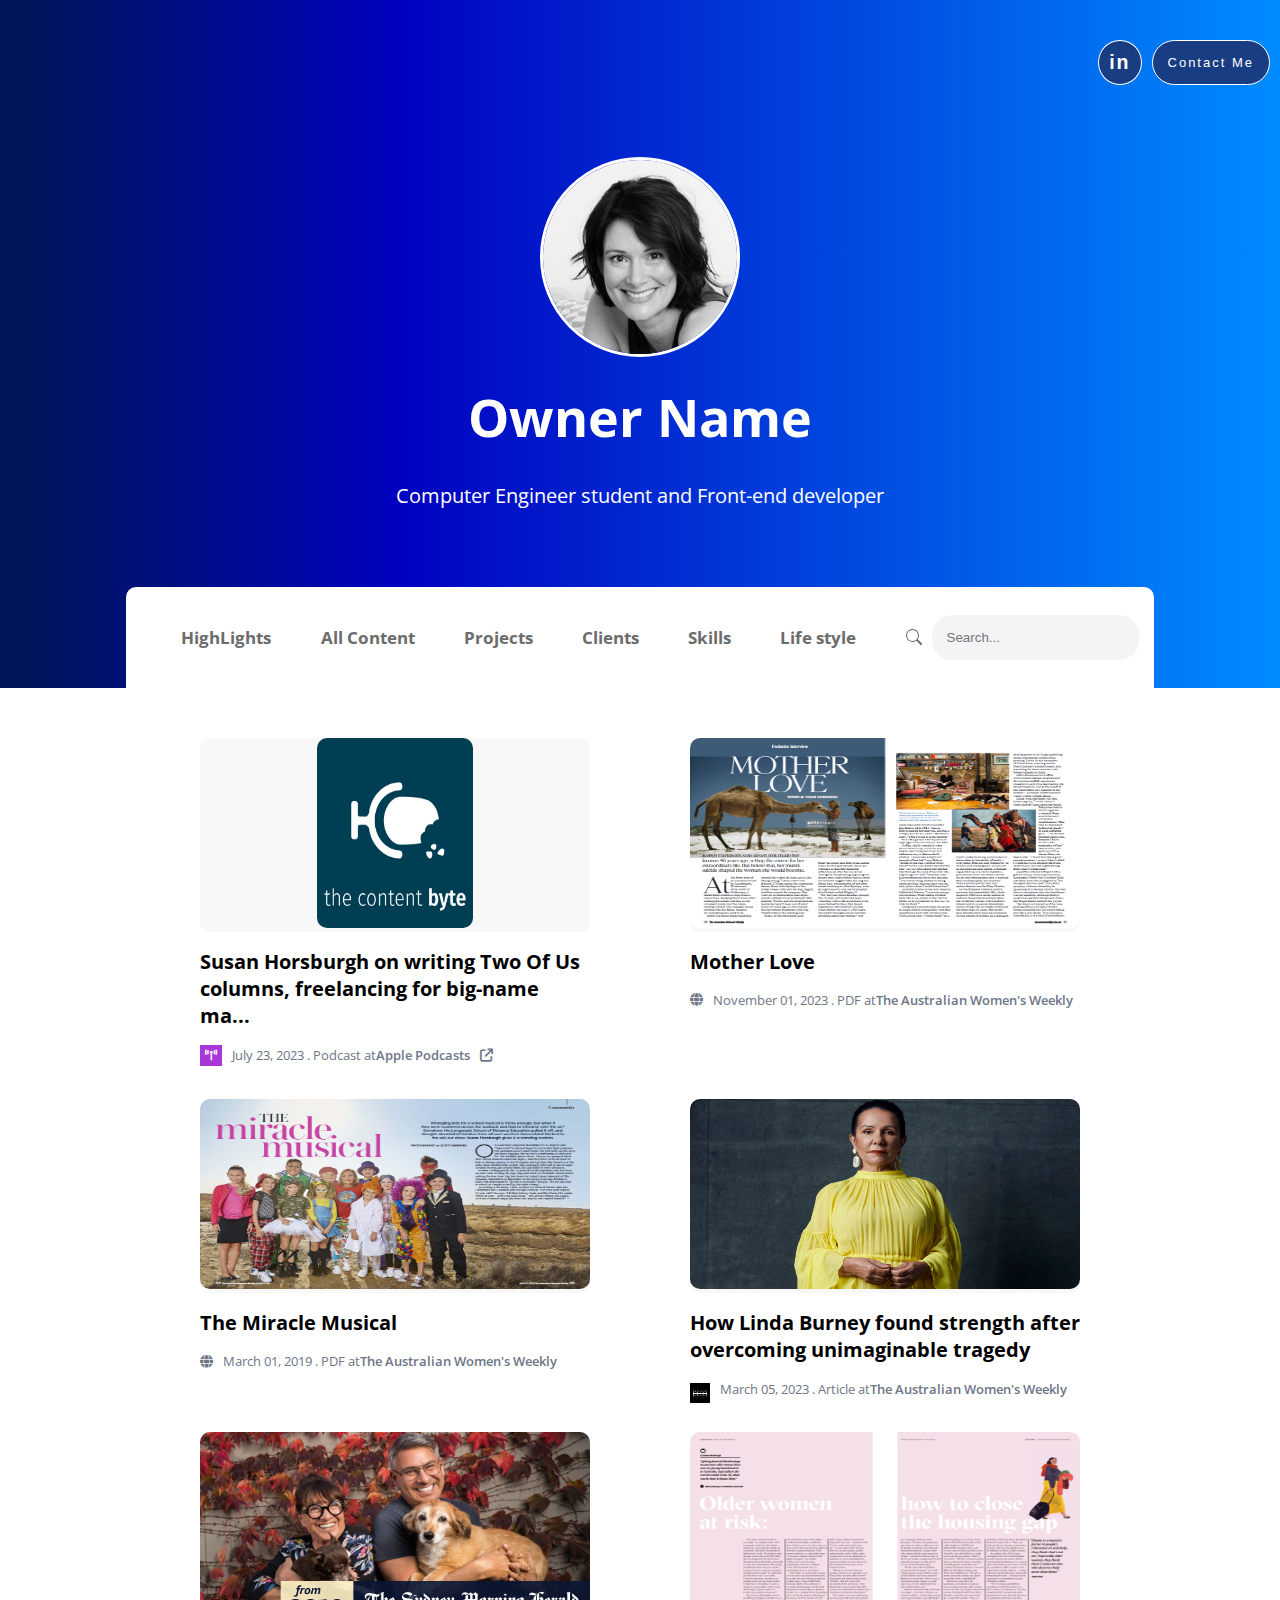
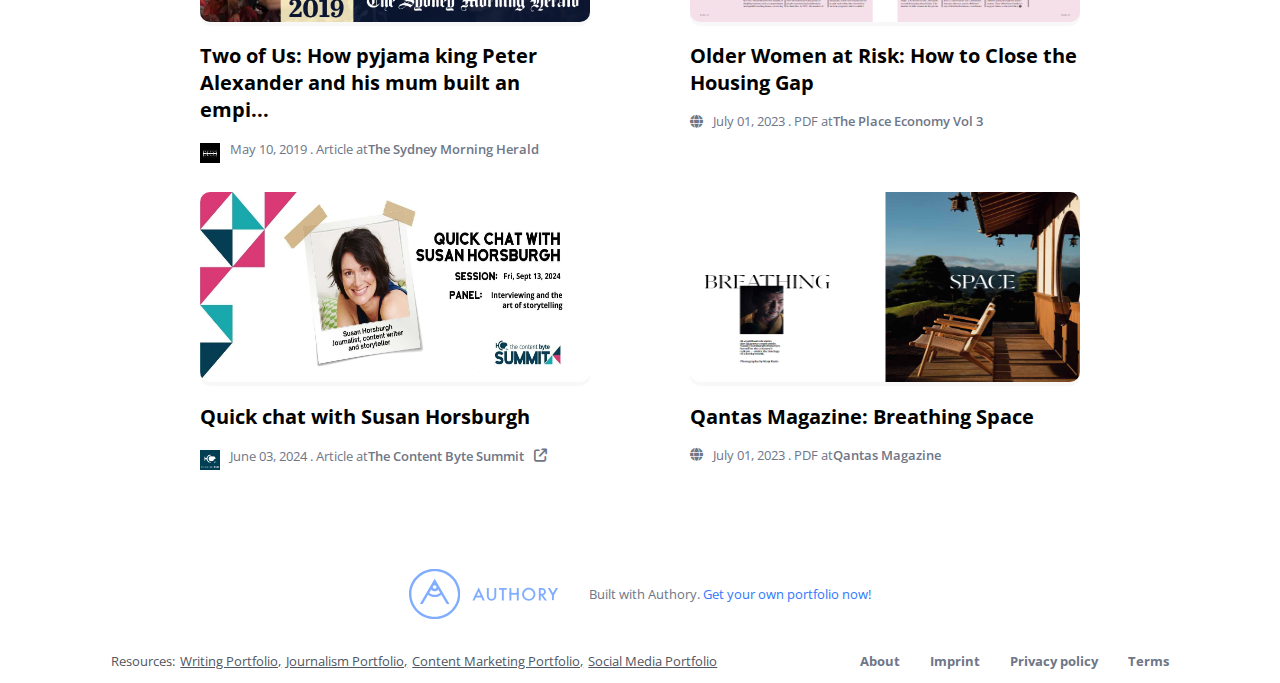
==== html/index.html @ 60794b68 "handel paragraph in small screens" ====
<!DOCTYPE html>
<html lang="en">
  <head>
    <meta charset="UTF-8" />
    <meta name="viewport" content="width=device-width, initial-scale=1.0" />
    <link rel="icon" href="../images/logo.svg" />
    <link rel="stylesheet" href="../CSS/all.min.css" />
    <link rel="stylesheet" href="../CSS/sections.css" />
    <link rel="stylesheet" href="../CSS/header.css" />
    <link rel="stylesheet" href="../CSS/style.css" />
    <link rel="stylesheet" href="../CSS/footer.css" />
    <!-- font  -->
    <link rel="preconnect" href="https://fonts.googleapis.com" />
    <link rel="preconnect" href="https://fonts.gstatic.com" crossorigin />
    <link
      href="https://fonts.googleapis.com/css2?family=Cairo:wght@200..1000&family=Open+Sans:ital,wght@0,300..800;1,300..800&family=Roboto:ital,wght@0,100;0,300;0,400;0,500;0,700;0,900;1,100;1,300;1,400;1,500;1,700;1,900&display=swap"
      rel="stylesheet"
    />
    <!-- ### -->
    <title>Susan Horsburgh</title>
  </head>

  <body>
    <header>
      <div class="btns">
        <button type="button" class="linked-in">
          <a href="https://www.linkedin.com/">in</a>
        </button>
        <button type="button" class="contact">Contact Me</button>
      </div>
      <div class="info">
        <div class="profile-img">
          <img src="../images/avatar.jpg" alt="profile image" />
        </div>
        <h1>Owner Name</h1>
        <p>Computer Engineer student and Front-end developer</p>
      </div>
      <div class="container">
        <nav class="nav-bar">
          <ul class="header-links">
            <li name="Highlights">HighLights</li>
            <li name="all-content">All Content</li>
            <li>Projects</li>
            <li>Clients</li>
            <li>Skills</li>
            <li>Life style</li>
            <li>
              <svg
                xmlns="http://www.w3.org/2000/svg"
                width="16"
                height="16"
                fill="currentColor"
                class="bi bi-search"
                viewBox="0 0 16 16"
              >
                <path
                  d="M11.742 10.344a6.5 6.5 0 1 0-1.397 1.398h-.001q.044.06.098.115l3.85 3.85a1 1 0 0 0 1.415-1.414l-3.85-3.85a1 1 0 0 0-.115-.1zM12 6.5a5.5 5.5 0 1 1-11 0 5.5 5.5 0 0 1 11 0"
                />
              </svg>
              <input type="text" id="search" placeholder="Search..." />
            </li>
            <!-- additional slot -->
          </ul>
        </nav>
      </div>
    </header>

    <div class="pop-up hidden">
      <button class="close-pop-up">&times;</button>
      <h2>I'm a modal window 😍</h2>
      <p>
        Lorem ipsum dolor sit amet, consectetur adipisicing elit, sed do eiusmod
        tempor incididunt ut labore et dolore magna aliqua. Ut enim ad minim
        veniam, quis nostrud exercitation ullamco laboris nisi ut aliquip ex ea
        commodo consequat. Duis aute irure dolor in reprehenderit in voluptate
        velit esse cillum dolore eu fugiat nulla pariatur. Excepteur sint
        occaecat cupidatat non proident, sunt in culpa qui officia deserunt
        mollit anim id est laborum.
      </p>
    </div>
    <div class="contact-card pop-up hidden">
      <button class="close-pop-up">&times;</button>
      <h2>Contact Portfolio owner</h2>
      <p>Share your thoughts or even inquire about something</p>
      <input type="email" placeholder="e.g yourname@gmail.com" />
      <button>Send</button>
    </div>
    <!-- start HighLights section  -->
    <div class="Highlights active">
      <div class="section-flex">
        <div class="card">
          <div class="card-img">
            <img src="../images/Highlights-1.webp" alt="" />
          </div>
          <h2>
            Susan Horsburgh on writing Two Of Us columns, freelancing for
            big-name ma...
          </h2>
          <p class="hidden-p">
            Freelance writer Susan Horsburgh has an enviable CV and portfolio,
            writing for some of the country's most prestigious titles, including
            The Australian Women's Weekly, Good Weekend (in the Sydney Morning
            Herald and The Age) and Qantas magazines. She
          </p>
          <p>
            <i class="fa-solid fa-tower-broadcast left"></i> July 23, 2023 .
            Podcast at <span>Apple Podcasts</span
            ><i class="fa-solid fa-arrow-up-right-from-square right"></i>
          </p>
        </div>
        <div class="card">
          <div class="card-img">
            <img src="../images/Highlights-2.png" class="ml" alt="" />
          </div>
          <h2>Mother Love</h2>
          <p class="hidden-p">
            Robyn Davidson’s solo desert trek made her famous 46 years ago,
            setting the course for her extraordinary life. But before that, her
            mum’s suicide shaped the woman she would become. Words by Susan
            Horsburgh.
          </p>
          <p>
            <i class="fa-solid fa-globe left"></i> November 01, 2023 . PDF at
            <span>The Australian Women's Weekly</span>
          </p>
        </div>
      </div>
      <div class="section-flex">
        <div class="card">
          <div class="card-img">
            <img src="../images/Highlights-3.png" alt="" />
          </div>
          <h2>The Miracle Musical</h2>
          <p class="hidden-p">
            Wrangling kids for a school musical is tricky enough, but what if
            they were scattered across the outback and had to rehearse over the
            air? Somehow the Longreach School of Distance Education pulled it
            off. Susan Horsburgh reports.
          </p>
          <p>
            <i class="fa-solid fa-globe left"></i> March 01, 2019 . PDF at
            <span>The Australian Women's Weekly</span>
          </p>
        </div>
        <div class="card">
          <div class="card-img">
            <img src="../images/Highlights-4.webp" alt="" />
          </div>
          <h2>
            How Linda Burney found strength after overcoming unimaginable
            tragedy
          </h2>
          <p class="hidden-p">
            Having lost both her husband and son, the Minister for Indigenous
            Australians has dealt with grief through the fortifying power of her
            female friendships. By Susan Horsburgh Linda Burney’s historic first
            speech to federal parliament in 2016 was a
          </p>
          <p>
            <img
              src="../images/logo3.jpg"
              style="translate: 0 20%"
              class="left icon"
              width="20px"
              height="20px"
              alt=""
            />
            March 05, 2023 . Article at
            <span>The Australian Women's Weekly</span>
          </p>
        </div>
      </div>
      <div class="section-flex">
        <div class="card">
          <div class="card-img">
            <img src="../images/Highlights-5.webp" alt="" />
          </div>
          <h2>
            Two of Us: How pyjama king Peter Alexander and his mum built an
            empi...
          </h2>
          <p class="hidden-p">
            By Susan Horsburgh May 11, 2019 — 12.08am Save Log in, register or
            subscribe to save articles for later. Share Normal text sizeLarger
            text sizeVery large text size This article features among the best
            Two of Us columns of 2019 Pyjama king Peter
          </p>
          <p>
            <img
              src="../images/logo3.jpg"
              style="translate: 0 20%"
              class="left icon"
              width="20px"
              height="20px"
              alt=""
            />
            May 10, 2019 . Article at <span>The Sydney Morning Herald</span>
          </p>
        </div>
        <div class="card">
          <div class="card-img">
            <img src="../images/Highlights-6.png" alt="" />
          </div>
          <h2>Older Women at Risk: How to Close the Housing Gap</h2>
          <p class="hidden-p">
            Lifelong financial disadvantage means more older women than ever are
            facing homelessness in Australia, especially in the current rental
            crisis. So, what can be done to house them?
          </p>
          <p>
            <i class="fa-solid fa-globe left"></i> July 01, 2023 . PDF at
            <span>The Place Economy Vol 3</span>
          </p>
        </div>
      </div>
      <div class="section-flex">
        <div class="card">
          <div class="card-img">
            <img src="../images/Highlights-7.webp" alt="" />
          </div>
          <h2>Quick chat with Susan Horsburgh</h2>
          <p class="hidden-p">
            0 Comments You’ve been a journalist for many years. What do you love
            about what you do? I just love chatting with people and writing
            about it. It’s my dream job, possibly because I’m quite nosy – as
            anyone sitting next to me on a plane would know.
          </p>
          <p>
            <img
              src="../images/Highlights-1.webp"
              style="translate: 0 20%"
              class="left icon"
              width="20px"
              height="20px"
              alt=""
            />
            June 03, 2024 . Article at <span>The Content Byte Summit</span
            ><i class="fa-solid fa-arrow-up-right-from-square right"></i>
          </p>
        </div>
        <div class="card">
          <div class="card-img">
            <img src="../images/Highlights-8.png" alt="" />
          </div>
          <h2>Qantas Magazine: Breathing Space</h2>
          <p class="hidden-p">
            At a spiritual retreat in the Japanese countryside, Susan Horsburgh
            immerses herself in the country's culture - under the tutelage of a
            kooky monk.
          </p>
          <p>
            <i class="fa-solid fa-globe left"></i> July 01, 2023 . PDF at
            <span>Qantas Magazine</span>
          </p>
        </div>
      </div>
    </div>
    <!-- end HighLights section  -->
    <!-- start All content section  -->
    <div class="all-content">
      <div class="section-flex">
        <div class="card">
          <div class="card-img">
            <img src="../images/Allcontent-1.webp" alt="" />
          </div>
          <h2>5 Questions with Kellie Riordan</h2>
          <p class="hidden-p">
            Kellie Riordan is the founder and director of Deadset Studios, a
            podcast production house with clients that include the BBC, SBS,
            ABC, ARN, Pinna, iHeartRadio and Global UK. Kellie was founding
            managing editor of ABC’s podcast unit Audio Studios, and has
            launched more than 50 new programs, many of them critically
            acclaimed, such as Walkley award winner Unravel True Crime, Ladies,
            We Need to Talk, and leadership podcast Curveball, which she hosts.
          </p>
          <p>
            <img
              src="../images/logo3.jpg"
              style="translate: 0 20%"
              class="left icon"
              width="20px"
              height="20px"
              alt=""
            />
            June 18, 2024 . Article at <span>Women in Media newsletter</span
            ><i class="fa-solid fa-arrow-up-right-from-square right"></i>
          </p>
        </div>
        <div class="card">
          <div class="card-img">
            <img src="../images/Allcontent-2.webp" alt="" />
          </div>
          <h2>Quick chat with Susan Horsburgh</h2>
          <p class="hidden-p">
            0 Comments You’ve been a journalist for many years. What do you love
            about what you do? I just love chatting with people and writing
            about it. It’s my dream job, possibly because I’m quite nosy – as
            anyone sitting next to me on a plane would know.
          </p>
          <p>
            <img
              src="../images/Highlights-1.webp"
              style="translate: 0 20%"
              class="left icon"
              width="20px"
              height="20px"
              alt=""
            />
            June 03, 2024 . Article at <span>The Content Byte Summit</span
            ><i class="fa-solid fa-arrow-up-right-from-square right"></i>
          </p>
        </div>
      </div>
      <div class="section-flex">
        <div class="card">
          <div class="card-img">
            <img src="../images/Allcontent-3.webp" alt="" />
          </div>
          <h2>5 Questions with Grainne Brunsdon</h2>
          <p class="hidden-p">
            Grainne Brunsdon recently stepped into the COO role at Screen
            Australia after two years as Director of Content, leading production
            investment and development, distribution support and business
            initiatives. She has worked in the creative industries for more than
            25 years, including senior roles at Screen NSW and Arts NSW, and
            leadership positions in international cultural relations with the
            British Council and arts organisations in Sydney.
          </p>
          <p>
            <img
              src="../images/logo3.jpg"
              style="translate: 0 20%"
              class="left icon"
              width="20px"
              height="20px"
              alt=""
            />
            May 21, 2024 . Article at <span>Women in Media newsletter</span
            ><i class="fa-solid fa-arrow-up-right-from-square right"></i>
          </p>
        </div>
        <div class="card">
          <div class="card-img">
            <img src="../images/Allcontent-4.webp" alt="" />
          </div>
          <h2>
            ‘She had dreadlocks and a ghostly white face’: Meeting a childhood
            bestie again
          </h2>
          <p class="hidden-p">
            By Susan Horsburgh April 18, 2024 — 5.00am , register or subscribe
            to save articles for later. Save articles for later Add articles to
            your saved list and come back to them any time. In the 1970s,
            Myfanwy Jones, 52, and Hilde Hinton, 55, used to play
          </p>
          <p>
            <img
              src="../images/logo3.jpg"
              style="translate: 0 20%"
              class="left icon"
              width="20px"
              height="20px"
              alt=""
            />
            April 17, 2024 . Article at <span>The Age</span>
          </p>
        </div>
      </div>
      <div class="section-flex">
        <div class="card">
          <div class="card-img">
            <img src="../images/Allcontent-5.webp" alt="" />
          </div>
          <h2>5 Questions with Kate McClymont AM</h2>
          <p class="hidden-p">
            Award winning investigative journalist Kate McClymont AM will be
            giving the inaugural Women in Media Oration Honouring Caroline Jones
            AO on 8 August, a gala dinner taking place the evening before the
            2024 WiM Conference. A ten-time Walkley winner
          </p>
          <p>
            <img
              src="../images/logo3.jpg"
              style="translate: 0 20%"
              class="left icon"
              width="20px"
              height="20px"
              alt=""
            />
            April 17, 2024 . Article at <span> Women in Media newsletter</span
            ><i class="fa-solid fa-arrow-up-right-from-square right"></i>
          </p>
        </div>
        <div class="card">
          <div class="card-img">
            <img src="../images/Allcontent-6.webp" alt="" />
          </div>
          <h2>Steering Your Course</h2>
          <p class="hidden-p">
            Words by Susan Horsburgh Building a career isn’t a solo pursuit –
            most of us need mentors and support networks particularly, to help
            us find our voice. The formidable forces behind Future Women and
            Missing Perspectives used their advocacy to launch
          </p>
          <p>
            <img
              src="../images/logo3.jpg"
              style="translate: 0 20%"
              class="left icon"
              width="20px"
              height="20px"
              alt=""
            />
            April 16, 2024 . Article at <span>Women in Media newsletter</span
            ><i class="fa-solid fa-arrow-up-right-from-square right"></i>
          </p>
        </div>
      </div>
      <div class="section-flex">
        <div class="card">
          <div class="card-img">
            <img src="../images/Allcontent-7.png" alt="" />
          </div>
          <h2>Spotlight on Niigata</h2>
          <p class="hidden-p">
            This under-the-radar prefecture just two hours from Tokyo by bullet
            train won't stay secret for long.
          </p>
          <p>
            <i class="fa-solid fa-globe left"></i> August 01, 2023 . PDF at
            <span>Qantas Magazine</span>
          </p>
        </div>
        <div class="card">
          <div class="card-img">
            <img src="../images/Allcontent-8.png" alt="" />
          </div>
          <h2>Older Women at Risk: How to Close the Housing Gap</h2>
          <p class="hidden-p">
            Lifelong financial disadvantage means more older women than ever are
            facing homelessness in Australia, especially in the current rental
            crisis. So, what can be done to house them?
          </p>
          <p>
            <i class="fa-solid fa-globe left"></i> July 01, 2023 . PDF at
            <span>The Place Economy Vol 3</span>
          </p>
        </div>
      </div>
    </div>
    <!-- end All content section  -->
    <!-- start footer  -->
    <footer>
      <div class="foot1">
        <img src="../images/logo.svg" alt="" width="150px" height="90px" />
        <p>
          Built with Authory.
          <a href="https://authory.com/" target="_blank"
            >Get your own portfolio now!</a
          >
        </p>
      </div>
      <div class="foot2">
        <div class="resources">
          <ul>
            <li>Resources:</li>
            <li>
              <a
                href="https://authory.com/blog/writing-portfolio"
                target="_blank"
                >Writing Portfolio,
              </a>
            </li>
            <li>
              <a
                href="https://authory.com/blog/journalism-portfolio"
                target="_blank"
                >Journalism Portfolio,
              </a>
            </li>
            <li>
              <a
                href="https://authory.com/blog/content-marketing-portfolio"
                target="_blank"
                >Content Marketing Portfolio,
              </a>
            </li>
            <li>
              <a
                href="https://authory.com/blog/social-media-portfolio"
                target="_blank"
                >Social Media Portfolio</a
              >
            </li>
          </ul>
        </div>
        <div class="links">
          <ul>
            <li><a href="https://authory.com/about">About</a></li>
            <li><a href="https://authory.com/imprint">Imprint</a></li>
            <li><a href="https://authory.com/privacy">Privacy policy</a></li>
            <li><a href="https://authory.com/tos">Terms</a></li>
          </ul>
        </div>
      </div>
    </footer>
    <!-- end footer  -->
    <script src="https://ajax.googleapis.com/ajax/libs/jquery/3.7.1/jquery.min.js"></script>
    <!-- jquery may be deleted -->
    <script src="../Js/main.js"></script>
    <script src="../JS/details.js"></script>
  </body>
</html>
---- CSS/sections.css ----
.Highlights,
.all-content,
.projects,
.clients {
  padding: 50px 200px;
  display: none;
}

.section-flex {
  display: flex;
  gap: 100px;
}

.section-flex .card {
  width: 50%;
  margin-bottom: 20px;
}

.section-flex .card-img {
  background-color: #f8f8f8;
  border-radius: 10px;
}

.section-flex .card img:not(.icon) {
  width: 100%;
  height: 190px;
  border-radius: 10px;
}

.Highlights .section-flex:first-child .card:first-child img {
  width: 40%;
  margin: 0px 30%;
}

.card p {
  color: var(--text-color);
  font-size: small;
  display: flex;
  align-items: center;
}

.card img,
.card h2 {
  cursor: pointer;
}

.card span {
  font-weight: 600;
}

.left {
  margin-right: 10px;
}

.Highlights .section-flex:first-child .card:first-child .left {
  background-color: #a937d7;
  padding: 5px;
  color: white;
  font-size: smaller;
}

.right {
  margin-left: 10px;
  cursor: pointer;
}

/* media queries  */
@media (max-width: 1200px) {
  .Highlights,
  .all-content {
    padding: 50px 50px;
  }
}

@media (max-width: 997px) {
  .section-flex {
    gap: 50px;
  }

  .Highlights,
  .all-content {
    padding: 50px 0px;
  }
}

@media (max-width: 850px) {
  p span {
    overflow: hidden;
    text-overflow: ellipsis;
    white-space: nowrap;
    flex: 1;
  }
}

.card .hidden-p {
  display: none;
}

@media (max-width: 700px) {
  .section-flex {
    flex-wrap: wrap;
    gap: 0;
  }

  .section-flex .card {
    width: 100%;
    margin-bottom: 50px;
  }

  .card p {
    display: block;
  }

  .card .hidden-p {
    display: -webkit-box;
    overflow: hidden;
    text-overflow: ellipsis;
    -webkit-box-orient: vertical;
    -webkit-line-clamp: 3;
    color: black;
    font-size: medium;
  }
}

@media (max-width: 415px) {
  .card p {
    display: flex;
  }

  .card p span {
    flex: 1;
  }
}
---- CSS/header.css ----
/* tasneem's task */
/* just for testing you can remove it when you start working */
header {
  /*  height: 82vh; */
  background-color: #183d82;
  background: linear-gradient(
    90deg,
    rgba(0, 20, 92, 1) 3%,
    rgba(1, 1, 191, 1) 31%,
    rgb(0, 140, 255) 100%
  );
  position: relative;
}

.btns {
  display: flex;
  flex-flow: row wrap;
  justify-content: flex-end;
}

header > .btns > button {
  background-color: #183d82;
  color: white;
  border: 1px solid white;
  font-size: 1em;
  margin: 40px 10px 0px 0px;
  letter-spacing: 2px;
}
header > .btns > button:hover {
  background-color: #d1d8e6;
  color: black;
  cursor: pointer;
}

.linked-in {
  border-radius: 50%;
  font-weight: 600;
  font-size: 1.5em !important;
  padding: 10px;
}
header a {
  text-decoration: none;
  color: white;
}

.contact {
  border-radius: 60px 60px;
  padding: 10px 15px;
}

header > .info {
  display: grid;
  place-items: center;
  align-items: center;
  color: white;
  margin-top: 8vh;
}

.profile-img > img {
  width: 200px;
  border-radius: 50%;
  border: 3px solid white;
}

header > .linked-in {
  width: min-content;
  align-self: flex-end;
}

header h1 {
  font-size: 4em;
  margin: 20px 0px 10px 0px;
}
header h1,
p:hover {
  cursor: pointer;
}

header p {
  font-size: 1.5em;
  margin-bottom: 4em;
}

.container {
  display: grid;
  place-items: center;
}

.container .nav-bar ul {
  display: flex;
  gap: 1.2rem;
  list-style: none;
}
.container .nav-bar ul li {
  white-space: nowrap;
  padding: 15px;
  display: flex;
  align-items: center;
  font-size: 1.3em;
  font-weight: 700;
  color: #6b6c6c;
  text-decoration: none;
  transition: color 0.3s ease;
  cursor: pointer;
}
.container .nav-bar li:hover {
  color: cornflowerblue;
}

.container nav {
  background-color: white;
  display: flex;
  border-radius: 10px 10px 0px 0px;
}

.nav-bar input,
.contact-card input {
  background-color: #f4f4f6;
  border-radius: 20px;
  border-width: 0px;
  padding: 15px;
  margin-left: 10px;
}
.hidden {
  display: none;
}
.pop-up {
  position: absolute;
  top: 15%;
  left: 50%;
  transform: translate(-50%, -50%);
  background-color: white;
  border-radius: 10px;
  box-shadow: 0 3rem 5rem rgba(0, 0, 0, 0.3);
  z-index: 10;
  backdrop-filter: blur(80px);
}

.contact-card input {
  width: 70%;
  margin: 0px 20px 0px 0px;
  border-radius: 10px;
}
.contact-card button {
  background-color: #3957ff;
  color: white;
  border-radius: 20px;
  padding: 10px;
  width: 100px;
  border-color: transparent;
  margin-top: 10px;
  cursor: pointer;
}

.contact-card .close-pop-up {
  position: absolute;
  left: 82%;
  top: 0%;
  width: 40px;
  cursor: pointer;
}
.contact-card h2 {
  margin-top: 0px;
  margin-bottom: 20px;
  letter-spacing: 0.5px;
}

.contact-card {
  padding: 30px;
  width: 50dvw;
}

@media screen and (max-width: 878px) {
  header {
    display: flex;
    flex-direction: column-reverse;
  }

  header .container {
    order: -1;
  }
  header .btns {
    display: flex;
    flex-direction: column-reverse;
    align-items: center;
  }
  header .btns button {
    margin: 0px 0px 25px 0px;
  }
  .container .nav-bar ul li {
    padding: 0px;
  }
  .container .nav-bar ul {
    flex-wrap: wrap;
    justify-content: flex-start;
  }
}
---- CSS/style.css ----
:root {
    --text-color: #6e7687;
}

* {
    box-sizing: border-box;
}

body {
    font-family: "Open Sans", sans-serif;
    font-size: small;
    position: relative;
    margin: 0px;
    /* for bg to have full width */
}
---- CSS/footer.css ----
/* footer styles  */
footer {
    padding: 0px 40px;
}

footer .foot1 {
    margin: 0px auto;
    display: flex;
    justify-content: center;
    gap: 30px;
    align-items: center;
}

footer .foot1 img {
    opacity: 0.6;
}

footer .foot1 p {
    color: #6e7687;
}

footer .foot1 a {
    text-decoration: none;
    color: #2e77ff;
    cursor: pointer;
}

footer .foot2 {
    display: flex;
    justify-content: space-around;
}

footer .foot2 .resources ul {
    display: flex;
    color: #505662;
    gap: 5px;
    padding: 0;
    flex-wrap: wrap;
}

footer .foot2 .resources ul li {
    list-style: none;
}

footer .foot2 .resources ul li a {
    color: #505662;
}

footer .foot2 .links ul {
    display: flex;
    gap: 30px;
    padding: 0;
}

footer .foot2 .links ul li {
    list-style: none;

}

.links li a {
    text-decoration: none;
    color: #6e7687;
    font-weight: bold;
}

.links li a:hover {
    color: #505662;
}

@media (max-width: 1050px) {
    footer .foot2 .resources {
        flex: 1;
    }
}

@media (max-width: 415px) {
    .foot1 a {
        display: block;
    }
}

@media (max-width:800px) {
    .foot2 {
        flex-wrap: wrap;
        justify-content: center;
    }

    footer {
        padding: 0;
    }

    .resources,
    .links {
        width: 100%;
    }

    footer .foot2 .links ul,
    footer .foot2 .resources ul {
        justify-content: center;
    }
}

.active {
    display: block;
}
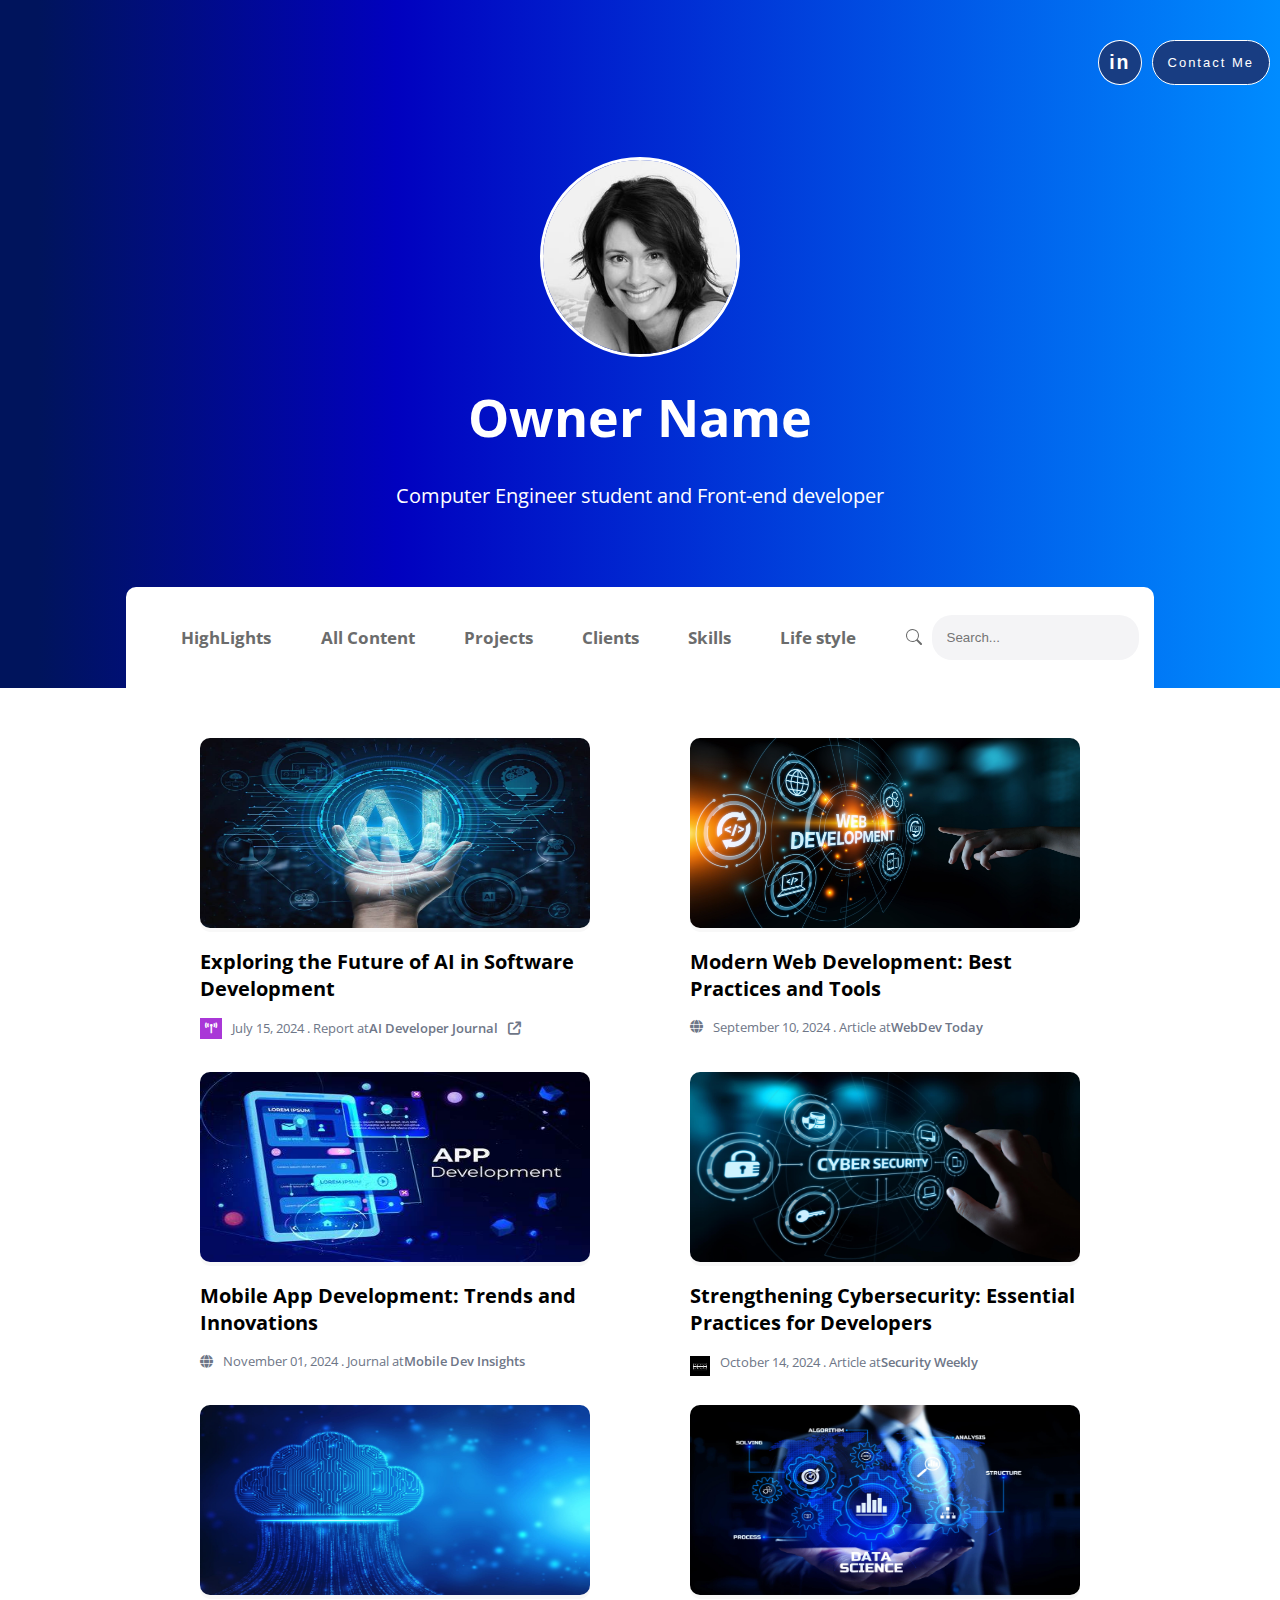
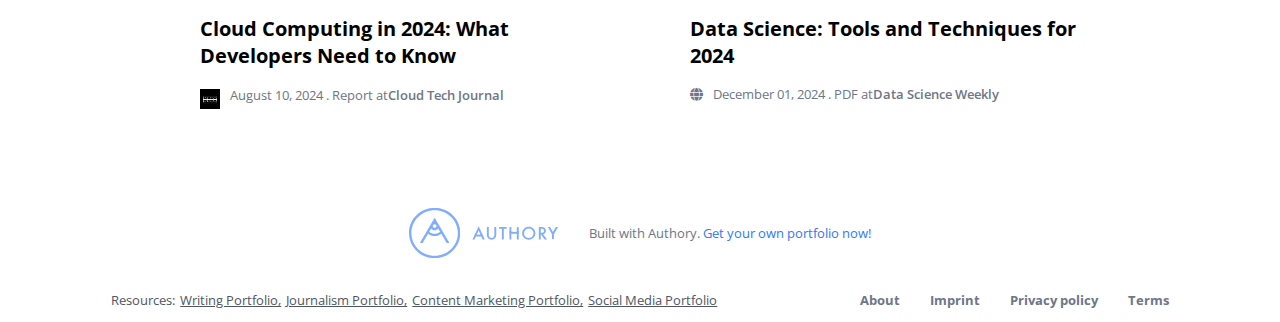
==== commit cd161a65: "changing to programming relatance" ====
--- a/html/index.html
+++ b/html/index.html
@@ -7,6 +7,8 @@
     <link rel="stylesheet" href="../CSS/all.min.css" />
     <link rel="stylesheet" href="../CSS/sections.css" />
     <link rel="stylesheet" href="../CSS/header.css" />
+    <link rel="stylesheet" href="../CSS/projects.css" />
+    <link rel="stylesheet" href="../CSS/clients.css" />
     <link rel="stylesheet" href="../CSS/style.css" />
     <link rel="stylesheet" href="../CSS/footer.css" />
     <!-- font  -->
@@ -40,10 +42,10 @@
           <ul class="header-links">
             <li name="Highlights">HighLights</li>
             <li name="all-content">All Content</li>
-            <li>Projects</li>
-            <li>Clients</li>
+            <li name="projects">Projects</li>
+            <li name="clients">Clients</li>
             <li>Skills</li>
-            <li>Life style</li>
+            <li name = "lifestyle-content" >Life style</li>
             <li>
               <svg
                 xmlns="http://www.w3.org/2000/svg"
@@ -85,370 +87,704 @@
       <input type="email" placeholder="e.g yourname@gmail.com" />
       <button>Send</button>
     </div>
-    <!-- start HighLights section  -->
-    <div class="Highlights active">
+<!-- start HighLights section  -->
+<div class="Highlights active">
+  <div class="section-flex">
+    <div class="card">
+      <div class="card-img">
+        <img src="../images/programming-project-1.jpg" alt="Programming Project" />
+      </div>
+      <h2>
+        Exploring the Future of AI in Software Development
+      </h2>
+      <p class="hidden-p">
+        This article delves into how AI is transforming software development, from automating routine tasks to enhancing code quality and debugging processes.
+      </p>
+      <p>
+        <i class="fa-solid fa-tower-broadcast left"></i> July 15, 2024 . Report at <span>AI Developer Journal</span>
+        <i class="fa-solid fa-arrow-up-right-from-square right"></i>
+      </p>
+    </div>
+    <div class="card">
+      <div class="card-img">
+        <img src="../images/programming-project-2.jpeg" class="ml" alt="Web Development" />
+      </div>
+      <h2>Modern Web Development: Best Practices and Tools</h2>
+      <p class="hidden-p">
+        This guide covers the latest best practices in web development, including frameworks, tools, and techniques to create efficient and scalable web applications.
+      </p>
+      <p>
+        <i class="fa-solid fa-globe left"></i> September 10, 2024 . Article at <span>WebDev Today</span>
+      </p>
+    </div>
+  </div>
+  <div class="section-flex">
+    <div class="card">
+      <div class="card-img">
+        <img src="../images/programming-project-3.jpeg" alt="Mobile App Development" />
+      </div>
+      <h2>Mobile App Development: Trends and Innovations</h2>
+      <p class="hidden-p">
+        Discover the latest trends in mobile app development, from cross-platform frameworks to AI-powered apps that enhance user experience.
+      </p>
+      <p>
+        <i class="fa-solid fa-globe left"></i> November 01, 2024 . Journal at <span>Mobile Dev Insights</span>
+      </p>
+    </div>
+    <div class="card">
+      <div class="card-img">
+        <img src="../images/programming-project-4.jpg" alt="Cybersecurity" />
+      </div>
+      <h2>
+        Strengthening Cybersecurity: Essential Practices for Developers
+      </h2>
+      <p class="hidden-p">
+        This article focuses on the critical role of cybersecurity in software development, offering best practices to safeguard applications against threats.
+      </p>
+      <p>
+        <img
+          src="../images/logo3.jpg"
+          style="translate: 0 20%"
+          class="left icon"
+          width="20px"
+          height="20px"
+          alt=""
+        />
+        October 14, 2024 . Article at <span>Security Weekly</span>
+      </p>
+    </div>
+  </div>
+  <div class="section-flex">
+    <div class="card">
+      <div class="card-img">
+        <img src="../images/programming-project-5.jpg" alt="Cloud Computing" />
+      </div>
+      <h2>
+        Cloud Computing in 2024: What Developers Need to Know
+      </h2>
+      <p class="hidden-p">
+        An overview of the latest advancements in cloud computing, and how developers can leverage these technologies for more robust and scalable applications.
+      </p>
+      <p>
+        <img
+          src="../images/logo3.jpg"
+          style="translate: 0 20%"
+          class="left icon"
+          width="20px"
+          height="20px"
+          alt=""
+        />
+        August 10, 2024 . Report at <span>Cloud Tech Journal</span>
+      </p>
+    </div>
+    <div class="card">
+      <div class="card-img">
+        <img src="../images/programming-project-6.jpg" alt="Data Science" />
+      </div>
+      <h2>Data Science: Tools and Techniques for 2024</h2>
+      <p class="hidden-p">
+        This article explores the most effective tools and techniques in data science, helping developers and data scientists maximize the value of big data.
+      </p>
+      <p>
+        <i class="fa-solid fa-globe left"></i> December 01, 2024 . PDF at <span>Data Science Weekly</span>
+      </p>
+    </div>
+  </div>
+</div>
+<!-- end HighLights section  -->
+
+
+<!-- start All content section  -->
+<div class="all-content">
+  <div class="section-flex">
+    <div class="card">
+      <div class="card-img">
+        <img src="../images/programming-1.png" alt="Python Basics" />
+      </div>
+      <h2>Getting Started with Python</h2>
+      <p class="hidden-p">
+        Learn the fundamentals of Python programming, a versatile language used in web development, data analysis, artificial intelligence, and more.
+      </p>
+      <p>
+        <i class="fa-solid fa-globe left"></i> July 15, 2024 . Tutorial at <span>Codecademy</span>
+        <i class="fa-solid fa-arrow-up-right-from-square right"></i>
+      </p>
+    </div>
+    <div class="card">
+      <div class="card-img">
+        <img src="../images/programming-2.jpg" alt="JavaScript ES6" />
+      </div>
+      <h2>Understanding JavaScript ES6</h2>
+      <p class="hidden-p">
+        Explore the features of ES6, the latest version of JavaScript, and how it improves upon previous iterations with modern syntax and capabilities.
+      </p>
+      <p>
+        <i class="fa-solid fa-globe left"></i> August 01, 2024 . Guide at <span>MDN Web Docs</span>
+        <i class="fa-solid fa-arrow-up-right-from-square right"></i>
+      </p>
+    </div>
+  </div>
+  <div class="section-flex">
+    <div class="card">
+      <div class="card-img">
+        <img src="../images/programming-3.png" alt="React JS" />
+      </div>
+      <h2>Building Components with React</h2>
+      <p class="hidden-p">
+        Learn how to build reusable UI components with React, a popular JavaScript library for creating dynamic and responsive web applications.
+      </p>
+      <p>
+        <i class="fa-solid fa-globe left"></i> September 12, 2024 . Course at <span>Udemy</span>
+        <i class="fa-solid fa-arrow-up-right-from-square right"></i>
+      </p>
+    </div>
+    <div class="card">
+      <div class="card-img">
+        <img src="../images/programming-4.png" alt="Node.js" />
+      </div>
+      <h2>Server-side Development with Node.js</h2>
+      <p class="hidden-p">
+        Dive into Node.js, a powerful platform for building scalable network applications using JavaScript on the server side.
+      </p>
+      <p>
+        <i class="fa-solid fa-globe left"></i> October 10, 2024 . Workshop at <span>Pluralsight</span>
+        <i class="fa-solid fa-arrow-up-right-from-square right"></i>
+      </p>
+    </div>
+  </div>
+  <div class="section-flex">
+    <div class="card">
+      <div class="card-img">
+        <img src="../images/programming-5.jpg" alt="MongoDB" />
+      </div>
+      <h2>Mastering MongoDB for Modern Applications</h2>
+      <p class="hidden-p">
+        Discover how to efficiently use MongoDB, a powerful NoSQL database, for building scalable and flexible data-driven applications.
+      </p>
+      <p>
+        <i class="fa-solid fa-globe left"></i> June 30, 2024 . Article at <span>MongoDB University</span>
+        <i class="fa-solid fa-arrow-up-right-from-square right"></i>
+      </p>
+    </div>    
+    <div class="card">
+      <div class="card-img">
+        <img src="../images/programming-6.avif" alt="Version Control Git" />
+      </div>
+      <h2>Version Control with Git</h2>
+      <p class="hidden-p">
+        Get started with Git, the popular version control system, to manage your codebase efficiently and collaborate with others on projects.
+      </p>
+    </div>
+  </div>
+</div>
+<!-- end All content section  -->
+
+    <!-- start Lifestyle section  -->
+    <div class="lifestyle-content">
       <div class="section-flex">
         <div class="card">
           <div class="card-img">
-            <img src="../images/Highlights-1.webp" alt="" />
-          </div>
-          <h2>
-            Susan Horsburgh on writing Two Of Us columns, freelancing for
-            big-name ma...
-          </h2>
+            <img src="../images/lifestyle-1.jpg" alt="Healthy Eating" />
+          </div>
+          <h2>Embracing a Healthy Eating Lifestyle</h2>
           <p class="hidden-p">
-            Freelance writer Susan Horsburgh has an enviable CV and portfolio,
-            writing for some of the country's most prestigious titles, including
-            The Australian Women's Weekly, Good Weekend (in the Sydney Morning
-            Herald and The Age) and Qantas magazines. She
-          </p>
-          <p>
-            <i class="fa-solid fa-tower-broadcast left"></i> July 23, 2023 .
-            Podcast at <span>Apple Podcasts</span
-            ><i class="fa-solid fa-arrow-up-right-from-square right"></i>
-          </p>
-        </div>
-        <div class="card">
-          <div class="card-img">
-            <img src="../images/Highlights-2.png" class="ml" alt="" />
-          </div>
-          <h2>Mother Love</h2>
+            Explore the benefits of a balanced diet and discover tips for incorporating nutritious foods into your daily routine.
+          </p>
+          <p>
+            <i class="fa-solid fa-globe left"></i> July 15, 2024 . Article at <span>Healthline</span>
+            <i class="fa-solid fa-arrow-up-right-from-square right"></i>
+          </p>
+        </div>
+        <div class="card">
+          <div class="card-img">
+            <img src="../images/lifestyle-2.png" alt="Mindfulness Practices" />
+          </div>
+          <h2>Integrating Mindfulness into Your Daily Life</h2>
           <p class="hidden-p">
-            Robyn Davidson’s solo desert trek made her famous 46 years ago,
-            setting the course for her extraordinary life. But before that, her
-            mum’s suicide shaped the woman she would become. Words by Susan
-            Horsburgh.
-          </p>
-          <p>
-            <i class="fa-solid fa-globe left"></i> November 01, 2023 . PDF at
-            <span>The Australian Women's Weekly</span>
+            Learn how mindfulness and meditation can help reduce stress and improve overall well-being in your everyday life.
+          </p>
+          <p>
+            <i class="fa-solid fa-globe left"></i> August 01, 2024 . Guide at <span>Mindful.org</span>
+            <i class="fa-solid fa-arrow-up-right-from-square right"></i>
           </p>
         </div>
       </div>
       <div class="section-flex">
         <div class="card">
           <div class="card-img">
-            <img src="../images/Highlights-3.png" alt="" />
-          </div>
-          <h2>The Miracle Musical</h2>
+            <img src="../images/lifestyle-3.jpg" alt="Fitness Routines" />
+          </div>
+          <h2>Effective Fitness Routines for Busy Lives</h2>
           <p class="hidden-p">
-            Wrangling kids for a school musical is tricky enough, but what if
-            they were scattered across the outback and had to rehearse over the
-            air? Somehow the Longreach School of Distance Education pulled it
-            off. Susan Horsburgh reports.
-          </p>
-          <p>
-            <i class="fa-solid fa-globe left"></i> March 01, 2019 . PDF at
-            <span>The Australian Women's Weekly</span>
-          </p>
-        </div>
-        <div class="card">
-          <div class="card-img">
-            <img src="../images/Highlights-4.webp" alt="" />
-          </div>
-          <h2>
-            How Linda Burney found strength after overcoming unimaginable
-            tragedy
-          </h2>
+            Discover efficient workout routines that fit into a busy schedule, helping you stay active and healthy without sacrificing time.
+          </p>
+          <p>
+            <i class="fa-solid fa-globe left"></i> September 12, 2024 . Course at <span>Fitness Blender</span>
+            <i class="fa-solid fa-arrow-up-right-from-square right"></i>
+          </p>
+        </div>
+        <div class="card">
+          <div class="card-img">
+            <img src="../images/lifestyle-4.jpg" alt="Travel Adventures" />
+          </div>
+          <h2>Exploring Unique Travel Destinations</h2>
           <p class="hidden-p">
-            Having lost both her husband and son, the Minister for Indigenous
-            Australians has dealt with grief through the fortifying power of her
-            female friendships. By Susan Horsburgh Linda Burney’s historic first
-            speech to federal parliament in 2016 was a
-          </p>
-          <p>
+            Embark on exciting adventures and discover off-the-beaten-path travel destinations that offer unique experiences and cultural insights.
+          </p>
+          <p>
+            <i class="fa-solid fa-globe left"></i> October 10, 2024 . Article at <span>Travel + Leisure</span>
+            <i class="fa-solid fa-arrow-up-right-from-square right"></i>
+          </p>
+        </div>
+      </div>
+      <div class="section-flex">
+        <div class="card">
+          <div class="card-img">
+            <img src="../images/lifestyle-5.jpeg" alt="Home Organization" />
+          </div>
+          <h2>Tips for Organizing Your Home</h2>
+          <p class="hidden-p">
+            Get practical advice for decluttering and organizing your living space to create a more functional and aesthetically pleasing home environment.
+          </p>
+          <p>
+            <i class="fa-solid fa-globe left"></i> November 05, 2024 . Article at <span>Good Housekeeping</span>
+            <i class="fa-solid fa-arrow-up-right-from-square right"></i>
+          </p>
+        </div>
+        <div class="card">
+          <div class="card-img">
+            <img src="../images/lifestyle-6.webp" alt="Sustainable Living" />
+          </div>
+          <h2>Adopting a Sustainable Living Lifestyle</h2>
+          <p class="hidden-p">
+            Learn how to make eco-friendly choices and reduce your carbon footprint to live a more sustainable and environmentally conscious life.
+          </p>
+          <p>
+            <i class="fa-solid fa-globe left"></i> December 01, 2024 . Article at <span>Green Living</span>
+            <i class="fa-solid fa-arrow-up-right-from-square right"></i>
+          </p>
+        </div>
+      </div>
+    </div>
+    <!-- end Lifestyle section  -->
+
+    <!-- start projects section -->
+    <div class="projects">
+      <div class="section-flex">
+        <div class="card">
+          <div class="card-img">
+            <img src="../images/alien.jpg" alt="an alien holding earth" />
+          </div>
+          <h2>Alien Invasion Simulator</h2>
+          <p class="hidden-p">lorem Ipsum</p>
+          <p>
+            <svg
+              xmlns="http://www.w3.org/2000/svg"
+              width="16"
+              height="16"
+              fill="currentColor"
+              class="bi bi-arrow-right-circle"
+              viewBox="0 0 16 16"
+            >
+              <path
+                fill-rule="evenodd"
+                d="M1 8a7 7 0 1 0 14 0A7 7 0 0 0 1 8m15 0A8 8 0 1 1 0 8a8 8 0 0 1 16 0M4.5 7.5a.5.5 0 0 0 0 1h5.793l-2.147 2.146a.5.5 0 0 0 .708.708l3-3a.5.5 0 0 0 0-.708l-3-3a.5.5 0 1 0-.708.708L10.293 7.5z"
+              />
+            </svg>
+            May 2024
+            <svg
+              xmlns="http://www.w3.org/2000/svg"
+              width="16"
+              height="16"
+              fill="currentColor"
+              class="bi bi-github"
+              viewBox="0 0 16 16"
+            >
+              <path
+                d="M8 0C3.58 0 0 3.58 0 8c0 3.54 2.29 6.53 5.47 7.59.4.07.55-.17.55-.38 0-.19-.01-.82-.01-1.49-2.01.37-2.53-.49-2.69-.94-.09-.23-.48-.94-.82-1.13-.28-.15-.68-.52-.01-.53.63-.01 1.08.58 1.23.82.72 1.21 1.87.87 2.33.66.07-.52.28-.87.51-1.07-1.78-.2-3.64-.89-3.64-3.95 0-.87.31-1.59.82-2.15-.08-.2-.36-1.02.08-2.12 0 0 .67-.21 2.2.82.64-.18 1.32-.27 2-.27s1.36.09 2 .27c1.53-1.04 2.2-.82 2.2-.82.44 1.1.16 1.92.08 2.12.51.56.82 1.27.82 2.15 0 3.07-1.87 3.75-3.65 3.95.29.25.54.73.54 1.48 0 1.07-.01 1.93-.01 2.2 0 .21.15.46.55.38A8.01 8.01 0 0 0 16 8c0-4.42-3.58-8-8-8"
+              />
+            </svg>
+            <span>Github repo</span>
+          </p>
+        </div>
+        <div class="card">
+          <div class="card-img">
+            <img src="../images/aes.jpg" alt="lock image" />
+          </div>
+          <h2>Advanced Encryption System</h2>
+          <p class="hidden-p">lorem Ipsum</p>
+          <p>
+            <svg
+              xmlns="http://www.w3.org/2000/svg"
+              width="16"
+              height="16"
+              fill="currentColor"
+              class="bi bi-arrow-right-circle"
+              viewBox="0 0 16 16"
+            >
+              <path
+                fill-rule="evenodd"
+                d="M1 8a7 7 0 1 0 14 0A7 7 0 0 0 1 8m15 0A8 8 0 1 1 0 8a8 8 0 0 1 16 0M4.5 7.5a.5.5 0 0 0 0 1h5.793l-2.147 2.146a.5.5 0 0 0 .708.708l3-3a.5.5 0 0 0 0-.708l-3-3a.5.5 0 1 0-.708.708L10.293 7.5z"
+              />
+            </svg>
+            May 2024
+            <svg
+              xmlns="http://www.w3.org/2000/svg"
+              width="16"
+              height="16"
+              fill="currentColor"
+              class="bi bi-github"
+              viewBox="0 0 16 16"
+            >
+              <path
+                d="M8 0C3.58 0 0 3.58 0 8c0 3.54 2.29 6.53 5.47 7.59.4.07.55-.17.55-.38 0-.19-.01-.82-.01-1.49-2.01.37-2.53-.49-2.69-.94-.09-.23-.48-.94-.82-1.13-.28-.15-.68-.52-.01-.53.63-.01 1.08.58 1.23.82.72 1.21 1.87.87 2.33.66.07-.52.28-.87.51-1.07-1.78-.2-3.64-.89-3.64-3.95 0-.87.31-1.59.82-2.15-.08-.2-.36-1.02.08-2.12 0 0 .67-.21 2.2.82.64-.18 1.32-.27 2-.27s1.36.09 2 .27c1.53-1.04 2.2-.82 2.2-.82.44 1.1.16 1.92.08 2.12.51.56.82 1.27.82 2.15 0 3.07-1.87 3.75-3.65 3.95.29.25.54.73.54 1.48 0 1.07-.01 1.93-.01 2.2 0 .21.15.46.55.38A8.01 8.01 0 0 0 16 8c0-4.42-3.58-8-8-8"
+              />
+            </svg>
+            <span>Github repo</span>
+          </p>
+        </div>
+      </div>
+      <div class="section-flex">
+        <div class="card">
+          <div class="card-img">
+            <img src="../images/calc.jpg" alt="circuit design" />
+          </div>
+          <h2>3 Bit Binary Calculator</h2>
+          <p class="hidden-p">lorem Ipsum</p>
+          <p>
+            <svg
+              xmlns="http://www.w3.org/2000/svg"
+              width="16"
+              height="16"
+              fill="currentColor"
+              class="bi bi-arrow-right-circle"
+              viewBox="0 0 16 16"
+            >
+              <path
+                fill-rule="evenodd"
+                d="M1 8a7 7 0 1 0 14 0A7 7 0 0 0 1 8m15 0A8 8 0 1 1 0 8a8 8 0 0 1 16 0M4.5 7.5a.5.5 0 0 0 0 1h5.793l-2.147 2.146a.5.5 0 0 0 .708.708l3-3a.5.5 0 0 0 0-.708l-3-3a.5.5 0 1 0-.708.708L10.293 7.5z"
+              />
+            </svg>
+            May 21, 2024
+            <svg
+              xmlns="http://www.w3.org/2000/svg"
+              width="16"
+              height="16"
+              fill="currentColor"
+              class="bi bi-github"
+              viewBox="0 0 16 16"
+            >
+              <path
+                d="M8 0C3.58 0 0 3.58 0 8c0 3.54 2.29 6.53 5.47 7.59.4.07.55-.17.55-.38 0-.19-.01-.82-.01-1.49-2.01.37-2.53-.49-2.69-.94-.09-.23-.48-.94-.82-1.13-.28-.15-.68-.52-.01-.53.63-.01 1.08.58 1.23.82.72 1.21 1.87.87 2.33.66.07-.52.28-.87.51-1.07-1.78-.2-3.64-.89-3.64-3.95 0-.87.31-1.59.82-2.15-.08-.2-.36-1.02.08-2.12 0 0 .67-.21 2.2.82.64-.18 1.32-.27 2-.27s1.36.09 2 .27c1.53-1.04 2.2-.82 2.2-.82.44 1.1.16 1.92.08 2.12.51.56.82 1.27.82 2.15 0 3.07-1.87 3.75-3.65 3.95.29.25.54.73.54 1.48 0 1.07-.01 1.93-.01 2.2 0 .21.15.46.55.38A8.01 8.01 0 0 0 16 8c0-4.42-3.58-8-8-8"
+              />
+            </svg>
+            <span>Github repo</span>
+          </p>
+        </div>
+        <div class="card">
+          <div class="card-img">
             <img
-              src="../images/logo3.jpg"
-              style="translate: 0 20%"
-              class="left icon"
-              width="20px"
-              height="20px"
-              alt=""
-            />
-            March 05, 2023 . Article at
-            <span>The Australian Women's Weekly</span>
-          </p>
-        </div>
-      </div>
-      <div class="section-flex">
-        <div class="card">
-          <div class="card-img">
-            <img src="../images/Highlights-5.webp" alt="" />
-          </div>
-          <h2>
-            Two of Us: How pyjama king Peter Alexander and his mum built an
-            empi...
-          </h2>
-          <p class="hidden-p">
-            By Susan Horsburgh May 11, 2019 — 12.08am Save Log in, register or
-            subscribe to save articles for later. Share Normal text sizeLarger
-            text sizeVery large text size This article features among the best
-            Two of Us columns of 2019 Pyjama king Peter
-          </p>
-          <p>
-            <img
-              src="../images/logo3.jpg"
-              style="translate: 0 20%"
-              class="left icon"
-              width="20px"
-              height="20px"
-              alt=""
-            />
-            May 10, 2019 . Article at <span>The Sydney Morning Herald</span>
-          </p>
-        </div>
-        <div class="card">
-          <div class="card-img">
-            <img src="../images/Highlights-6.png" alt="" />
-          </div>
-          <h2>Older Women at Risk: How to Close the Housing Gap</h2>
-          <p class="hidden-p">
-            Lifelong financial disadvantage means more older women than ever are
-            facing homelessness in Australia, especially in the current rental
-            crisis. So, what can be done to house them?
-          </p>
-          <p>
-            <i class="fa-solid fa-globe left"></i> July 01, 2023 . PDF at
-            <span>The Place Economy Vol 3</span>
-          </p>
-        </div>
-      </div>
-      <div class="section-flex">
-        <div class="card">
-          <div class="card-img">
-            <img src="../images/Highlights-7.webp" alt="" />
-          </div>
-          <h2>Quick chat with Susan Horsburgh</h2>
-          <p class="hidden-p">
-            0 Comments You’ve been a journalist for many years. What do you love
-            about what you do? I just love chatting with people and writing
-            about it. It’s my dream job, possibly because I’m quite nosy – as
-            anyone sitting next to me on a plane would know.
-          </p>
-          <p>
-            <img
-              src="../images/Highlights-1.webp"
-              style="translate: 0 20%"
-              class="left icon"
-              width="20px"
-              height="20px"
-              alt=""
-            />
-            June 03, 2024 . Article at <span>The Content Byte Summit</span
-            ><i class="fa-solid fa-arrow-up-right-from-square right"></i>
-          </p>
-        </div>
-        <div class="card">
-          <div class="card-img">
-            <img src="../images/Highlights-8.png" alt="" />
-          </div>
-          <h2>Qantas Magazine: Breathing Space</h2>
-          <p class="hidden-p">
-            At a spiritual retreat in the Japanese countryside, Susan Horsburgh
-            immerses herself in the country's culture - under the tutelage of a
-            kooky monk.
-          </p>
-          <p>
-            <i class="fa-solid fa-globe left"></i> July 01, 2023 . PDF at
-            <span>Qantas Magazine</span>
-          </p>
-        </div>
-      </div>
-    </div>
-    <!-- end HighLights section  -->
-    <!-- start All content section  -->
-    <div class="all-content">
-      <div class="section-flex">
-        <div class="card">
-          <div class="card-img">
-            <img src="../images/Allcontent-1.webp" alt="" />
-          </div>
-          <h2>5 Questions with Kellie Riordan</h2>
-          <p class="hidden-p">
-            Kellie Riordan is the founder and director of Deadset Studios, a
-            podcast production house with clients that include the BBC, SBS,
-            ABC, ARN, Pinna, iHeartRadio and Global UK. Kellie was founding
-            managing editor of ABC’s podcast unit Audio Studios, and has
-            launched more than 50 new programs, many of them critically
-            acclaimed, such as Walkley award winner Unravel True Crime, Ladies,
-            We Need to Talk, and leadership podcast Curveball, which she hosts.
-          </p>
-          <p>
-            <img
-              src="../images/logo3.jpg"
-              style="translate: 0 20%"
-              class="left icon"
-              width="20px"
-              height="20px"
-              alt=""
-            />
-            June 18, 2024 . Article at <span>Women in Media newsletter</span
-            ><i class="fa-solid fa-arrow-up-right-from-square right"></i>
-          </p>
-        </div>
-        <div class="card">
-          <div class="card-img">
-            <img src="../images/Allcontent-2.webp" alt="" />
-          </div>
-          <h2>Quick chat with Susan Horsburgh</h2>
-          <p class="hidden-p">
-            0 Comments You’ve been a journalist for many years. What do you love
-            about what you do? I just love chatting with people and writing
-            about it. It’s my dream job, possibly because I’m quite nosy – as
-            anyone sitting next to me on a plane would know.
-          </p>
-          <p>
-            <img
-              src="../images/Highlights-1.webp"
-              style="translate: 0 20%"
-              class="left icon"
-              width="20px"
-              height="20px"
-              alt=""
-            />
-            June 03, 2024 . Article at <span>The Content Byte Summit</span
-            ><i class="fa-solid fa-arrow-up-right-from-square right"></i>
-          </p>
-        </div>
-      </div>
-      <div class="section-flex">
-        <div class="card">
-          <div class="card-img">
-            <img src="../images/Allcontent-3.webp" alt="" />
-          </div>
-          <h2>5 Questions with Grainne Brunsdon</h2>
-          <p class="hidden-p">
-            Grainne Brunsdon recently stepped into the COO role at Screen
-            Australia after two years as Director of Content, leading production
-            investment and development, distribution support and business
-            initiatives. She has worked in the creative industries for more than
-            25 years, including senior roles at Screen NSW and Arts NSW, and
-            leadership positions in international cultural relations with the
-            British Council and arts organisations in Sydney.
-          </p>
-          <p>
-            <img
-              src="../images/logo3.jpg"
-              style="translate: 0 20%"
-              class="left icon"
-              width="20px"
-              height="20px"
-              alt=""
-            />
-            May 21, 2024 . Article at <span>Women in Media newsletter</span
-            ><i class="fa-solid fa-arrow-up-right-from-square right"></i>
-          </p>
-        </div>
-        <div class="card">
-          <div class="card-img">
-            <img src="../images/Allcontent-4.webp" alt="" />
-          </div>
-          <h2>
-            ‘She had dreadlocks and a ghostly white face’: Meeting a childhood
-            bestie again
-          </h2>
-          <p class="hidden-p">
-            By Susan Horsburgh April 18, 2024 — 5.00am , register or subscribe
-            to save articles for later. Save articles for later Add articles to
-            your saved list and come back to them any time. In the 1970s,
-            Myfanwy Jones, 52, and Hilde Hinton, 55, used to play
-          </p>
-          <p>
-            <img
-              src="../images/logo3.jpg"
-              style="translate: 0 20%"
-              class="left icon"
-              width="20px"
-              height="20px"
-              alt=""
-            />
-            April 17, 2024 . Article at <span>The Age</span>
-          </p>
-        </div>
-      </div>
-      <div class="section-flex">
-        <div class="card">
-          <div class="card-img">
-            <img src="../images/Allcontent-5.webp" alt="" />
-          </div>
-          <h2>5 Questions with Kate McClymont AM</h2>
-          <p class="hidden-p">
-            Award winning investigative journalist Kate McClymont AM will be
-            giving the inaugural Women in Media Oration Honouring Caroline Jones
-            AO on 8 August, a gala dinner taking place the evening before the
-            2024 WiM Conference. A ten-time Walkley winner
-          </p>
-          <p>
-            <img
-              src="../images/logo3.jpg"
-              style="translate: 0 20%"
-              class="left icon"
-              width="20px"
-              height="20px"
-              alt=""
-            />
-            April 17, 2024 . Article at <span> Women in Media newsletter</span
-            ><i class="fa-solid fa-arrow-up-right-from-square right"></i>
-          </p>
-        </div>
-        <div class="card">
-          <div class="card-img">
-            <img src="../images/Allcontent-6.webp" alt="" />
-          </div>
-          <h2>Steering Your Course</h2>
-          <p class="hidden-p">
-            Words by Susan Horsburgh Building a career isn’t a solo pursuit –
-            most of us need mentors and support networks particularly, to help
-            us find our voice. The formidable forces behind Future Women and
-            Missing Perspectives used their advocacy to launch
-          </p>
-          <p>
-            <img
-              src="../images/logo3.jpg"
-              style="translate: 0 20%"
-              class="left icon"
-              width="20px"
-              height="20px"
-              alt=""
-            />
-            April 16, 2024 . Article at <span>Women in Media newsletter</span
-            ><i class="fa-solid fa-arrow-up-right-from-square right"></i>
-          </p>
-        </div>
-      </div>
-      <div class="section-flex">
-        <div class="card">
-          <div class="card-img">
-            <img src="../images/Allcontent-7.png" alt="" />
-          </div>
-          <h2>Spotlight on Niigata</h2>
-          <p class="hidden-p">
-            This under-the-radar prefecture just two hours from Tokyo by bullet
-            train won't stay secret for long.
-          </p>
-          <p>
-            <i class="fa-solid fa-globe left"></i> August 01, 2023 . PDF at
-            <span>Qantas Magazine</span>
-          </p>
-        </div>
-        <div class="card">
-          <div class="card-img">
-            <img src="../images/Allcontent-8.png" alt="" />
-          </div>
-          <h2>Older Women at Risk: How to Close the Housing Gap</h2>
-          <p class="hidden-p">
-            Lifelong financial disadvantage means more older women than ever are
-            facing homelessness in Australia, especially in the current rental
-            crisis. So, what can be done to house them?
-          </p>
-          <p>
-            <i class="fa-solid fa-globe left"></i> July 01, 2023 . PDF at
-            <span>The Place Economy Vol 3</span>
-          </p>
-        </div>
-      </div>
-    </div>
-    <!-- end All content section  -->
+              src="../images/kidpaint.jpg"
+              alt="a kids painting with a brush"
+            />
+          </div>
+          <h2>Paint for Kids</h2>
+          <p class="hidden-p">Lorem ipsum</p>
+          <p>
+            <svg
+              xmlns="http://www.w3.org/2000/svg"
+              width="16"
+              height="16"
+              fill="currentColor"
+              class="bi bi-arrow-right-circle"
+              viewBox="0 0 16 16"
+            >
+              <path
+                fill-rule="evenodd"
+                d="M1 8a7 7 0 1 0 14 0A7 7 0 0 0 1 8m15 0A8 8 0 1 1 0 8a8 8 0 0 1 16 0M4.5 7.5a.5.5 0 0 0 0 1h5.793l-2.147 2.146a.5.5 0 0 0 .708.708l3-3a.5.5 0 0 0 0-.708l-3-3a.5.5 0 1 0-.708.708L10.293 7.5z"
+              />
+            </svg>
+            December 2023
+            <svg
+              xmlns="http://www.w3.org/2000/svg"
+              width="16"
+              height="16"
+              fill="currentColor"
+              class="bi bi-github"
+              viewBox="0 0 16 16"
+            >
+              <path
+                d="M8 0C3.58 0 0 3.58 0 8c0 3.54 2.29 6.53 5.47 7.59.4.07.55-.17.55-.38 0-.19-.01-.82-.01-1.49-2.01.37-2.53-.49-2.69-.94-.09-.23-.48-.94-.82-1.13-.28-.15-.68-.52-.01-.53.63-.01 1.08.58 1.23.82.72 1.21 1.87.87 2.33.66.07-.52.28-.87.51-1.07-1.78-.2-3.64-.89-3.64-3.95 0-.87.31-1.59.82-2.15-.08-.2-.36-1.02.08-2.12 0 0 .67-.21 2.2.82.64-.18 1.32-.27 2-.27s1.36.09 2 .27c1.53-1.04 2.2-.82 2.2-.82.44 1.1.16 1.92.08 2.12.51.56.82 1.27.82 2.15 0 3.07-1.87 3.75-3.65 3.95.29.25.54.73.54 1.48 0 1.07-.01 1.93-.01 2.2 0 .21.15.46.55.38A8.01 8.01 0 0 0 16 8c0-4.42-3.58-8-8-8"
+              />
+            </svg>
+            <span>Github repo</span>
+          </p>
+        </div>
+      </div>
+    </div>
+    <!-- end project section -->
+    <div class="clients">
+      <div class="grid-container">
+        <div>
+          <svg
+            xmlns="http://www.w3.org/2000/svg"
+            width="2500"
+            height="857"
+            viewBox="0.512 0.511 748.99 256.61"
+          >
+            <g transform="translate(4636.413 -2865.209)">
+              <linearGradient
+                id="a"
+                gradientUnits="userSpaceOnUse"
+                x1="-11445.563"
+                y1="603.918"
+                x2="-11445.563"
+                y2="465.768"
+                gradientTransform="matrix(1.3509 0 0 -1.3509 10917.478 3681.026)"
+              >
+                <stop offset="0" stop-color="#196eef" />
+                <stop offset=".5" stop-color="#186dee" />
+                <stop offset="1" stop-color="#1065e7" />
+              </linearGradient>
+              <path
+                d="M-4520.08 2990.41h32.21v45.24c-10.05 3.229-22.74 5-35.931 5-53.46 0-84.88-45.78-84.88-90.49 0-43.851 28.42-74.61 68.07-74.61 25.09 0 39.689 8.5 52.75 20.34v14.76l24.49-24.49c-15.49-10.48-37.92-20.44-69.98-20.44-70.38 0-102.55 50.351-102.55 91.73 0 58.899 42.9 94.38 96.811 94.38 26.14 0 49.35-3.99 76.16-11.45v-46.74c0-2.39 1.05-4.03 2.62-5.47l8.46-8.46h-57.45l-10.78 10.7z"
+                fill="url(#a)"
+              />
+              <linearGradient
+                id="b"
+                gradientUnits="userSpaceOnUse"
+                x1="-11323.519"
+                y1="556.948"
+                x2="-11323.519"
+                y2="467.618"
+                gradientTransform="matrix(1.3509 0 0 -1.3509 10917.478 3681.026)"
+              >
+                <stop offset="0" stop-color="#de5744" />
+                <stop offset=".5" stop-color="#db4632" />
+                <stop offset="1" stop-color="#d13d29" />
+              </linearGradient>
+              <path
+                d="M-4375.79 2928.93c-40.51 0-65.61 29.601-65.61 61.021 0 27.12 20.221 59.319 61.19 59.319 39.41 0 63.59-29.659 63.59-61.629 0-29.78-23.63-58.7-59.17-58.7v-.011zm-6.721 8.63c28.561 0 41.28 37.21 41.28 63.75 0 39.47-29.61 40.25-33.15 40.25-13.55 0-23.02-8.189-30.109-18.93-6.24-9.899-12.34-28.29-12.34-46.26 0-17.9 5.859-26.64 15.08-33.07 7.54-4.82 14.6-5.74 19.229-5.74h.01z"
+                fill="url(#b)"
+              />
+              <linearGradient
+                id="c"
+                gradientUnits="userSpaceOnUse"
+                x1="-11130.575"
+                y1="556.948"
+                x2="-11130.575"
+                y2="413.518"
+                gradientTransform="matrix(1.3509 0 0 -1.3509 10917.478 3681.026)"
+              >
+                <stop offset="0" stop-color="#1a6fef" />
+                <stop offset=".25" stop-color="#1e72ef" />
+                <stop offset=".5" stop-color="#166bec" />
+                <stop offset=".75" stop-color="#1267e9" />
+                <stop offset="1" stop-color="#1063e5" stop-opacity=".87" />
+              </linearGradient>
+              <path
+                d="M-4110.979 2928.92c-35.381 0-54.521 22.4-54.521 47.41 0 19.04 13.64 40.52 41.78 40.52h7.119s-1.939 4.71-1.949 9.26c0 6.711 2.41 10.48 7.529 16.28-48.42 2.95-67.88 22.48-67.88 43.47 0 18.381 17.601 36.471 54.59 36.471 43.79 0 66.47-24.311 66.47-48.17 0-16.82-8.38-26.04-29.6-41.94-6.24-4.85-7.45-7.939-7.45-11.569 0-5.2 3.11-8.641 4.25-9.94 2.01-2.12 5.49-4.54 6.79-5.7 7.13-6.04 17.2-14.979 17.2-32.82 0-12.24-5.091-22.77-16.69-32.63h14.16l10.64-10.64h-52.438zm-9.76 7.96c6.42 0 11.779 2.27 17.439 6.98 6.279 5.66 16.311 20.87 16.311 39.69 0 20.31-15.78 25.87-24.32 25.87-4.18 0-9.189-1.17-13.43-4.07-9.42-6.109-18.771-22.37-18.771-41.72 0-17.46 10.4-26.75 22.771-26.75zm14.01 113.22c2.699 0 4.64.221 4.64.221s6.37 4.55 10.82 7.949c10.36 8.19 16.819 14.45 16.819 25.601 0 15.33-14.22 27.35-37.25 27.35-25.279 0-44.6-11.77-44.6-30.989 0-15.921 13.24-29.623 49.571-30.132z"
+                fill="url(#c)"
+              />
+              <linearGradient
+                id="d"
+                gradientUnits="userSpaceOnUse"
+                x1="-11061.771"
+                y1="601.408"
+                x2="-11061.771"
+                y2="470.128"
+                gradientTransform="matrix(1.3509 0 0 -1.3509 10917.478 3681.026)"
+              >
+                <stop offset="0" stop-color="#0aa561" />
+                <stop offset=".5" stop-color="#009b58" />
+                <stop offset="1" stop-color="#00914b" />
+              </linearGradient>
+              <path
+                d="M-4050.88 3045.76h48.57l7.399-7.399-13.93-1.74c-3.75-.46-5.979-3.7-5.979-6.84v-146.71c0-2.89 1.34-4.37 2.319-5.311l8.761-8.76h-41.42l-10.78 10.78h16.1v151.97c0 2.16-.68 3.63-2.14 5.14l-8.9 8.87z"
+                fill="url(#d)"
+              />
+              <linearGradient
+                id="e"
+                gradientUnits="userSpaceOnUse"
+                x1="-10998.289"
+                y1="556.948"
+                x2="-10998.289"
+                y2="467.864"
+                gradientTransform="matrix(1.3509 0 0 -1.3509 10917.478 3681.026)"
+              >
+                <stop offset="0" stop-color="#de5644" />
+                <stop offset=".5" stop-color="#da4531" />
+                <stop offset="1" stop-color="#ce3a28" />
+              </linearGradient>
+              <path
+                d="M-3936.5 2928.93c-27.12 0-55.93 20.67-55.93 57.78 0 30.649 20.67 62.56 59.29 62.56 9.63 0 17.56-1.239 24.99-4.649 7.97-3.67 15.64-9.63 21.239-17.12-10.569 5.33-19.189 8.83-30.64 8.83-21.76 0-42.74-15.7-50.08-44.56l76.87-31.07c-4.44-15.83-16.96-31.771-45.729-31.771h-.01zm-5.021 8.49c14.551 0 25.07 11.97 25.07 21.34 0 3.03-1.899 4.63-5.66 6.11l-47.25 19.11s-1.279-5.95-1.279-12.38c0-26.97 19.5-34.18 29.119-34.18z"
+                fill="url(#e)"
+              />
+              <linearGradient
+                id="f"
+                gradientUnits="userSpaceOnUse"
+                x1="-11221.762"
+                y1="556.754"
+                x2="-11221.762"
+                y2="467.795"
+                gradientTransform="matrix(1.3509 0 0 -1.3509 10917.478 3681.026)"
+              >
+                <stop offset="0" stop-color="#ffc01a" />
+                <stop offset=".5" stop-color="#ffba03" />
+                <stop offset="1" stop-color="#ffb300" />
+              </linearGradient>
+              <path
+                d="M-4238.33 2928.93c-40.51 0-65.61 29.601-65.61 61.021 0 27.12 20.221 59.319 61.19 59.319 39.41 0 63.59-29.659 63.59-61.629 0-29.78-23.63-58.7-59.17-58.7v-.011zm-6.721 8.63c28.561 0 41.28 37.21 41.28 63.75 0 39.47-29.61 40.25-33.15 40.25-13.55 0-23.02-8.189-30.109-18.93-6.24-9.899-12.34-28.29-12.34-46.26 0-17.9 5.859-26.64 15.08-33.07 7.54-4.82 14.6-5.74 19.229-5.74h.01z"
+                fill="url(#f)"
+              />
+            </g>
+          </svg>
+        </div>
+        <div>
+          <svg
+            version="1.1"
+            id="Layer_1"
+            xmlns="http://www.w3.org/2000/svg"
+            xmlns:xlink="http://www.w3.org/1999/xlink"
+            x="0px"
+            y="0px"
+            viewBox="0 0 2423.5 829"
+            style="enable-background: new 0 0 2423.5 829"
+            xml:space="preserve"
+          >
+            <path
+              d="M563.7,440.5c-1-104.9,85.7-155.3,89.6-157.7c-48.8-71.3-124.6-81.1-151.6-82.2c-64.5-6.6-125.9,38-158.7,38
+    s-83.3-37.1-136.8-36c-70.4,1-135.3,40.9-171.6,103.9C-38.4,433.1,16,621.1,87.3,724c34.9,50.3,76.3,107,130.9,104.9
+    c52.6-2.1,72.4-34,135.8-34s81.3,34,136.8,33c56.5-1.1,92.3-51.4,126.9-101.9C657.5,667.5,674,611,675,608
+    C673.7,607.5,564.9,565.8,563.7,440.5"
+            />
+            <path
+              d="M459.4,132.4c29-35.1,48.5-83.8,43.2-132.4c-41.7,1.7-92.2,27.8-122.1,62.9c-26.8,31-50.3,80.6-43.9,128.2
+    C382.9,194.7,430.5,167.4,459.4,132.4 M929.4,543.6l-48,145.5h-61.7l157.1-462.4h72l157.7,462.4h-63.8l-49.4-145.5H929.4z
+     M1081,496.9l-45.2-133.1c-10.3-30.2-17.1-57.6-24-84.4h-1.3c-6.9,27.4-14.4,55.5-23.3,83.7l-45.2,133.7L1081,496.9z M1253.3,465.4
+    c0-42.5-1.3-76.9-2.8-108.4h54.2l2.8,57h1.3c24.7-40.5,63.8-64.5,118-64.5c80.3,0,140.6,67.9,140.6,168.8
+    c0,119.4-72.7,178.3-150.9,178.3c-43.9,0-82.3-19.2-102.2-52.1h-1.3v180.4h-59.7V465.4z M1312.9,553.9c0,9,1.3,17.1,2.8,24.7
+    c11,41.8,47.3,70.7,90.6,70.7c63.8,0,100.9-52.1,100.9-128.3c0-66.6-35-123.4-98.8-123.4c-41.1,0-79.5,29.5-91.3,74.8
+    c-2.1,7.5-4.1,16.5-4.1,24.7L1312.9,553.9L1312.9,553.9z M1629.8,465.4c0-42.5-1.3-76.9-2.8-108.4h54.2l2.8,57h1.3
+    c24.7-40.5,63.8-64.5,118-64.5c80.3,0,140.6,67.9,140.6,168.8c0,119.4-72.7,178.3-150.9,178.3c-43.9,0-82.3-19.2-102.2-52.1h-1.3
+    v180.4h-59.7V465.4z M1689.5,553.9c0,9,1.3,17.1,2.8,24.7c11,41.8,47.3,70.7,90.6,70.7c63.8,0,100.9-52.1,100.9-128.3
+    c0-66.6-35-123.4-98.8-123.4c-41.1,0-79.5,29.5-91.3,74.8c-2.1,7.5-4.1,16.5-4.1,24.7L1689.5,553.9L1689.5,553.9z M2006.4,202h60.4
+    v487h-60.4V202z M2188.2,534c1.3,81.6,53.5,115.3,113.8,115.3c43.2,0,69.3-7.5,91.9-17.1l10.3,43.2c-21.2,9.6-57.6,20.6-110.4,20.6
+    c-102.2,0-163.3-67.2-163.3-167.4s59-179.1,155.7-179.1c108.4,0,137.2,95.3,137.2,156.4c0,12.4-1.3,21.9-2.1,28.1H2188.2z
+     M2365.2,490.8c0.7-38.4-15.8-98.1-83.7-98.1c-61.1,0-87.8,56.3-92.6,98.1H2365.2z"
+            />
+          </svg>
+        </div>
+        <div>
+          <svg
+            viewBox="0 0 603.9000000000002 129"
+            xmlns="http://www.w3.org/2000/svg"
+            width="2500"
+            height="534"
+          >
+            <path
+              d="M213.2 74.3l-3.6 10.2h-.3c-.6-2.3-1.7-5.8-3.5-10L186.5 26h-18.9v77.3h12.5V55.6c0-3 0-6.4-.1-10.6-.1-2.1-.3-3.7-.4-4.9h.3c.6 3 1.3 5.2 1.8 6.6l23.2 56.4h8.8l23-56.9c.5-1.3 1-3.9 1.5-6.1h.3c-.3 5.7-.5 10.8-.6 13.9v49h13.3V25.8H233zm50.6-26.7h13V103h-13zm6.6-23.4c-2.2 0-4 .8-5.5 2.2s-2.3 3.2-2.3 5.4c0 2.1.8 3.9 2.3 5.3s3.3 2.1 5.5 2.1 4.1-.8 5.5-2.1c1.5-1.4 2.3-3.2 2.3-5.3s-.8-3.9-2.3-5.4c-1.3-1.4-3.2-2.2-5.5-2.2m52.5 22.9c-2.4-.5-4.9-.8-7.3-.8-5.9 0-11.3 1.3-15.8 3.9s-8.1 6.2-10.4 10.7c-2.4 4.6-3.6 9.9-3.6 16 0 5.3 1.2 10 3.5 14.3 2.3 4.2 5.5 7.6 9.8 9.9 4.1 2.3 8.9 3.5 14.3 3.5 6.2 0 11.5-1.3 15.7-3.7l.1-.1v-12l-.5.4c-1.9 1.4-4.1 2.6-6.3 3.3-2.3.8-4.4 1.2-6.2 1.2-5.2 0-9.3-1.5-12.2-4.8-3-3.2-4.5-7.6-4.5-13.1 0-5.7 1.5-10.2 4.6-13.5s7.2-5 12.2-5c4.2 0 8.5 1.4 12.4 4.2l.5.4V49.2l-.1-.1c-1.7-.7-3.6-1.5-6.2-2m42.9-.4c-3.2 0-6.2 1-8.8 3.1-2.2 1.8-3.7 4.4-5 7.5h-.1v-9.7h-13V103h13V74.7c0-4.8 1-8.8 3.2-11.7 2.2-3 5-4.5 8.4-4.5 1.2 0 2.4.3 3.9.5 1.4.4 2.4.8 3.1 1.3l.5.4v-13l-.3-.1c-.9-.6-2.7-.9-4.9-.9m35.4-.3c-9.1 0-16.4 2.7-21.5 8-5.2 5.3-7.7 12.6-7.7 21.8 0 8.6 2.6 15.6 7.6 20.7 5 5 11.8 7.6 20.3 7.6 8.9 0 16-2.7 21.1-8.1 5.2-5.4 7.7-12.6 7.7-21.5 0-8.8-2.4-15.8-7.3-20.9-4.7-5.1-11.6-7.6-20.2-7.6M411.6 89c-2.4 3.1-6.2 4.6-10.9 4.6s-8.5-1.5-11.2-4.8c-2.7-3.1-4-7.6-4-13.3 0-5.9 1.4-10.4 4-13.6 2.7-3.2 6.4-4.8 11.1-4.8 4.6 0 8.2 1.5 10.8 4.6s4 7.6 4 13.5c-.2 6-1.3 10.7-3.8 13.8m46.1-18.4c-4.1-1.7-6.7-3-7.9-4.1-1-1-1.5-2.4-1.5-4.2 0-1.5.6-3 2.1-4s3.2-1.5 5.7-1.5c2.2 0 4.5.4 6.7 1s4.2 1.5 5.8 2.7l.5.4V48.7l-.3-.1c-1.5-.6-3.5-1.2-5.9-1.7-2.4-.4-4.6-.6-6.4-.6-6.2 0-11.3 1.5-15.3 4.8-4 3.1-5.9 7.3-5.9 12.2 0 2.6.4 4.9 1.3 6.8s2.2 3.7 4 5.2c1.8 1.4 4.4 3 8 4.5 3 1.3 5.3 2.3 6.7 3.1s2.3 1.7 3 2.4c.5.8.8 1.8.8 3.1 0 3.7-2.8 5.5-8.5 5.5-2.2 0-4.5-.4-7.2-1.3s-5.2-2.2-7.3-3.7l-.5-.4v12.7l.3.1c1.9.9 4.2 1.5 7 2.2 2.8.5 5.3.9 7.5.9 6.7 0 12.2-1.5 16.1-4.8 4-3.2 6.1-7.3 6.1-12.6 0-3.7-1-7-3.2-9.5-2.9-2.4-6.5-4.9-11.7-6.9m49.2-24.2c-9.1 0-16.4 2.7-21.5 8s-7.7 12.6-7.7 21.8c0 8.6 2.6 15.6 7.6 20.7 5 5 11.8 7.6 20.3 7.6 8.9 0 16-2.7 21.1-8.1 5.2-5.4 7.7-12.6 7.7-21.5 0-8.8-2.4-15.8-7.3-20.9-4.7-5.1-11.6-7.6-20.2-7.6M517.2 89c-2.4 3.1-6.2 4.6-10.9 4.6-4.8 0-8.5-1.5-11.2-4.8-2.7-3.1-4-7.6-4-13.3 0-5.9 1.4-10.4 4-13.6 2.7-3.2 6.4-4.8 11.1-4.8 4.5 0 8.2 1.5 10.8 4.6s4 7.6 4 13.5c0 6-1.3 10.7-3.8 13.8m86.7-30.7V47.6h-13.1V31.2l-.4.1L578 35l-.3.1v12.5h-19.6v-7c0-3.2.8-5.7 2.2-7.3s3.5-2.4 6.1-2.4c1.8 0 3.7.4 5.8 1.3l.5.3V21.2l-.3-.1c-1.8-.6-4.2-1-7.3-1-3.9 0-7.3.9-10.4 2.4-3.1 1.7-5.4 4-7.1 7.1-1.7 3-2.6 6.4-2.6 10.3v7.7h-9.1v10.6h9.1V103h13.1V58.3h19.6v28.5c0 11.7 5.5 17.6 16.5 17.6 1.8 0 3.7-.3 5.5-.6 1.9-.4 3.3-.9 4.1-1.3l.1-.1V91.7l-.5.4c-.8.5-1.5.9-2.7 1.2-1 .3-1.9.4-2.6.4-2.6 0-4.4-.6-5.7-2.1-1.2-1.4-1.8-3.7-1.8-7.1V58.3h13.3z"
+              fill="#737373"
+            />
+            <path d="M0 0h61.3v61.3H0z" fill="#f25022" />
+            <path d="M67.7 0H129v61.3H67.7z" fill="#7fba00" />
+            <path d="M0 67.7h61.3V129H0z" fill="#00a4ef" />
+            <path d="M67.7 67.7H129V129H67.7z" fill="#ffb900" />
+          </svg>
+        </div>
+        <div>
+          <svg
+            xmlns="http://www.w3.org/2000/svg"
+            width="2500"
+            height="2065"
+            viewBox="2.375 2.2 285.256 235.6"
+          >
+            <path
+              fill="#0F3A97"
+              d="M252.51 120c0 64.618-53.233 117.8-117.92 117.8-64.685 0-117.92-53.185-117.92-117.8 0-64.622 51.99-117.8 117.92-117.8 63.436 0 117.92 53.181 117.92 117.8"
+            />
+            <path
+              fill="#FFF"
+              d="M161.188 182c50.379 20.725 41.638-31.646 14.783-71.747-15.221-22.718-35.071-41.646-47.591-50.78-41.513-30.298-67.14-11.922-37.826 47.83 9.478 19.319 21.651 32.358 31.159 44.648 7.261 9.383 21.404 14.081 16.422 18.531-5.615 5.021-19.209-17.123-19.209-17.123-10.04-12.108-19.61-25.028-29.473-42.76-22.533-40.497-19.284-81.831 21.505-63.826 34.615 15.288 67.678 58.166 80.973 88.616 6.139 14.062 22.879 69.692-30.438 47.2"
+            />
+            <path
+              fill="#F7410A"
+              d="M4.526 154.92c22.163-14.76 43.176-24.29 78.935-36.102 50.249-16.6 88.067-27.758 134.472-51.082 20.771-10.438 56.811-33.847 69.698-54.196-3.858 7.876-15.812 23.206-21.22 29.985-62.96 78.833-197.07 74.363-261 112.209"
+            />
+            <path
+              fill="#FFF"
+              d="M36.678 97.303c20.284.159 18.294-.041 18.531.197.354 0 16.196 27.281 16.196 27.518 0 .115-.118-9.696-.118-21.967 0-1.417-3.899-5.55-3.783-5.55 5.79 0 13.357.118 13.357.118-2.835 3.307-3.402 3.034-3.426 5.079-.08 6.57-.154 18.716 0 32.356.022 2.045 1.537 2.835 4.02 6.378H62.893c-6.029-10.038-17.077-28.869-17.022-28.814.085.086-.238 11.812.116 21.257.119 3.121 1.538 4.133 4.14 6.969 0 0 2.993-.08-14.542.117 5.32-2.835 4.613-6.377 4.611-6.495-.191-13.052-.04-24.211-.04-31.415 0-1.181-.08-1.064-3.743-5.551M100.1 117.46c1.703-5.913 3.158-11.197 3.849-14.644.117-.591-1.3-2.716-3.546-4.842l-.159-.33c10.831.035 22.146.096 22.146.096 2.956 7.202 9.693 27.396 14.777 39.798 1.344 3.275 3.665 3.896 3.665 3.896-9.221-.117-26.333-.037-26.242-.117 4.609-4.136 4.018-4.136 2.008-10.154h-14.421c-2.956 6.848.921 10.062 1.417 10.037-3.282.17-14.421 0-14.421 0 6.029-4.254 5.673-5.552 5.673-5.552 1.656-5.892 3.575-12.347 5.255-18.189l5.917.001-2.542 8.148h11.47l-6.385-16.298-2.542 8.148-5.917-.001M199.17 118.05c1.7-5.911 3.156-11.197 3.847-14.644.116-.59-1.303-2.715-3.548-4.843l-.159-.328c10.834.035 22.151.095 22.151.095 2.951 7.204 9.69 27.396 14.772 39.798 1.343 3.279 3.662 3.896 3.662 3.896-9.215-.117-26.328-.037-26.239-.117 4.61-4.133 4.021-4.133 2.011-10.154h-14.424c-2.956 6.849.919 10.062 1.415 10.039-3.279.168-14.421 0-14.421 0 6.029-4.252 5.676-5.552 5.676-5.552 1.656-5.894 3.574-12.346 5.257-18.19h5.916c-1.274 4.077-2.54 8.151-2.54 8.151h11.464l-6.385-16.3s-1.267 4.073-2.539 8.147l-5.916.002M180.521 108.37c-.235-8.39 0-11.104 0-11.104-3.666 2.954-1.815 2.577-10.992 1.063-26.444-4.363-28.459 20.324-14.068 25.861 12.08 4.65 16.359 5.562 14.539 9.919-.591 1.422-11.584 6.616-22.932-3.896l.231 14.645c1.42-1.461 5.323-4.133 5.323-4.133.115 0 12.3 5.367 23.286-.236 16.907-8.619 8.469-22.572-9.574-28.106-15.015-4.606-.828-15.354 14.065-3.897M136.25 12.898a.965.965 0 0 1-.96.962.966.966 0 0 1-.96-.962c0-.522.435-.958.96-.958a.963.963 0 0 1 .96.958M142.91 27.44c0 .648-.538 1.183-1.182 1.183a1.189 1.189 0 0 1-1.184-1.183c0-.646.534-1.179 1.184-1.179.645 0 1.182.532 1.182 1.179M160.188 51.206c0 .646-.53 1.181-1.183 1.181a1.19 1.19 0 0 1-1.182-1.181c0-.648.495-1.184 1.146-1.184.652.002 1.219.536 1.219 1.184M132.41 35.633a.963.963 0 0 1-.96.959.965.965 0 0 1-.962-.959c0-.525.435-.96.962-.96a.963.963 0 0 1 .96.96M142.76 41.096a.965.965 0 0 1-.959.958.966.966 0 0 1-.961-.958c0-.525.435-.959.961-.959.525 0 .959.434.959.959M129.31 25.815c0 .648-.534 1.183-1.182 1.183s-1.182-.532-1.182-1.183c0-.646.534-1.182 1.182-1.182s1.182.534 1.182 1.182M113.65 35.338c0 .527-.433.96-.961.96a.965.965 0 0 1-.96-.96c0-.525.434-.96.96-.96a.964.964 0 0 1 .961.96M116.45 37.255a.966.966 0 0 1-.962.962.967.967 0 0 1-.962-.962.963.963 0 0 1 1.924 0M119.26 39.175a.965.965 0 0 1-.96.962.966.966 0 0 1-.961-.962c0-.523.435-.957.961-.957.527 0 .96.433.96.957M114.98 42.867a.97.97 0 0 1-.962.96.967.967 0 0 1-.962-.96c0-.525.434-.959.962-.959.525 0 .962.434.962.959M92.664 58.514a.964.964 0 0 1-.962.958c-.527 0-.961-.432-.961-.958s.435-.961.961-.961.962.434.962.961M96.8 63.535a.967.967 0 0 1-.961.959.968.968 0 0 1-.962-.959c0-.528.435-.96.962-.96.527 0 .961.432.961.96M93.512 144.58a.965.965 0 0 1-.961.959c-.527 0-.96-.434-.96-.959s.433-.961.96-.961c.528 0 .961.436.961.961M94.103 166.939c0 .648-.534 1.182-1.182 1.182s-1.182-.531-1.182-1.182c0-.646.534-1.18 1.182-1.18a1.188 1.188 0 0 1 1.182 1.18M81.392 178.391a.965.965 0 0 1-.959.958.966.966 0 0 1-.961-.958c0-.529.435-.961.961-.961.525 0 .959.431.959.961M66.174 183.029a1.19 1.19 0 0 1-1.184 1.182 1.186 1.186 0 0 1-1.182-1.182c0-.647.534-1.182 1.182-1.182a1.191 1.191 0 0 1 1.184 1.182M63.07 172.7c0 .645-.534 1.179-1.18 1.179a1.188 1.188 0 0 1-1.182-1.179 1.19 1.19 0 0 1 1.182-1.185c.646.003 1.18.536 1.18 1.185M61.299 179.27c0 .527-.435.959-.961.959s-.962-.432-.962-.959c0-.523.436-.96.962-.96s.961.434.961.96M49.918 173.811a.965.965 0 0 1-.958.959.966.966 0 0 1-.962-.959c0-.523.434-.959.962-.959.524 0 .958.433.958.959M89.668 192.26c0 .527-.397.961-.922.961-.527 0-.999-.434-.999-.961 0-.525.435-.96.96-.96.529 0 .961.434.961.96M101.64 183.48c0 .648-.496 1.184-1.146 1.184-.648 0-1.218-.533-1.218-1.184 0-.646.534-1.18 1.182-1.18a1.188 1.188 0 0 1 1.182 1.18M103.01 194.77c0 .527-.473.963-.997.963a.968.968 0 0 1-.962-.963c0-.523.434-.957.962-.957.524-.001.997.431.997.957M152.21 183.99a.968.968 0 0 1-.958.961.97.97 0 0 1-.964-.961c0-.527.434-.959.964-.959.524 0 .958.432.958.959M129.31 192.109a.963.963 0 0 1-.96.959.965.965 0 0 1-.96-.959c0-.523.435-.959.96-.959.528 0 .96.434.96.959M190.931 203.779a.967.967 0 0 1-.961.959.967.967 0 0 1-.963-.959c0-.524.436-.959.963-.959.525 0 .961.433.961.959M195.95 158.38a1.19 1.19 0 0 1-1.184 1.183 1.19 1.19 0 0 1-1.183-1.183c0-.648.533-1.183 1.183-1.183a1.189 1.189 0 0 1 1.184 1.183M186.5 164.8a.968.968 0 0 1-.963.961c-.524 0-.959-.435-.959-.961s.435-.958.959-.958c.528 0 .963.431.963.958M195.812 166.65c0 .647-.533 1.184-1.184 1.184s-1.184-.534-1.184-1.184c0-.646.533-1.182 1.184-1.182s1.184.536 1.184 1.182M186.5 178.09a.966.966 0 0 1-.963.959.966.966 0 0 1-.959-.959c0-.527.435-.961.959-.961.528 0 .963.433.963.961M210.58 151.96c0 .524-.437.96-.961.96a.967.967 0 0 1-.959-.96c0-.526.434-.958.959-.958.525 0 .961.432.961.958M212.91 157.79c0 .647-.493 1.183-1.144 1.183-.649 0-1.22-.533-1.22-1.183 0-.648.533-1.181 1.181-1.181.65.002 1.183.533 1.183 1.181M229.5 164.73c0 .647-.528 1.182-1.183 1.182a1.188 1.188 0 0 1-1.184-1.182 1.19 1.19 0 0 1 1.184-1.183 1.187 1.187 0 0 1 1.183 1.183M212.649 177.061a.968.968 0 0 1-.963.959.966.966 0 0 1-.961-.959c0-.527.436-.961.961-.961.525 0 .963.431.963.961M223.29 167.02a.964.964 0 0 1-.959.959.966.966 0 0 1-.96-.959c0-.524.437-.96.96-.96.525 0 .959.433.959.96M221.33 182.52a.964.964 0 0 1-.959.959.965.965 0 0 1-.963-.959c0-.523.434-.96.963-.96.525 0 .959.434.959.96M225.84 156.76c0 .811-.668 1.476-1.479 1.476-.81 0-1.477-.665-1.477-1.476 0-.81.667-1.475 1.477-1.475.811 0 1.479.665 1.479 1.475"
+            />
+            <path
+              fill="#FFF"
+              d="M224.358 152.26l-.439 4.059-4.027.444 4.062.44.444 4.209.444-4.209 3.988-.518-4.024-.369-.448-4.056M215.49 182.439c0 .812-.667 1.479-1.478 1.479a1.485 1.485 0 0 1-1.479-1.479c0-.81.668-1.475 1.479-1.475a1.484 1.484 0 0 1 1.478 1.475"
+            />
+            <path
+              fill="#FFF"
+              d="M214.021 177.939l-.444 4.061-4.025.441 4.062.444.445 4.205.444-4.205 3.986-.518-4.027-.37-.441-4.058M105.26 60.505c0 .81-.667 1.476-1.477 1.476a1.483 1.483 0 0 1-1.479-1.476c0-.812.666-1.477 1.479-1.477.81.002 1.477.667 1.477 1.477"
+            />
+            <path
+              fill="#FFF"
+              d="M103.78 56.003l-.444 4.059-4.028.444 4.064.439.444 4.211.442-4.211 3.99-.514-4.028-.371-.44-4.057M160.229 24.783c0 .81-.668 1.477-1.479 1.477s-1.476-.667-1.476-1.477c0-.812.664-1.479 1.476-1.479s1.479.669 1.479 1.479"
+            />
+            <path
+              fill="#FFF"
+              d="M158.75 20.277l-.44 4.062-4.026.444 4.063.441.44 4.208.444-4.208 3.988-.518-4.027-.369-.442-4.06M93.4 206.07c0 .812-.667 1.477-1.477 1.477a1.484 1.484 0 0 1-1.479-1.477c0-.809.667-1.478 1.479-1.478.81.001 1.477.67 1.477 1.478"
+            />
+            <path
+              fill="#FFF"
+              d="M91.958 201.561l-.442 4.062-4.027.442 4.063.441.443 4.208.442-4.208 3.99-.516-4.026-.37-.443-4.059"
+            />
+            <path
+              fill="#F7410A"
+              d="M287.62 13.541c-17.971 53.312-89.96 94.479-150.56 133.777-36.559 23.717-72.856 51.014-97.844 74.24-6.586 6.125 1.342-2.291-1.182.296 34.872-40.151 74.986-64.067 97.153-79.122 37.489-25.469 58.812-31.888 123.49-91.463"
+            />
+            <path
+              fill="#EE293D"
+              d="M19.515 145.62c-6.454 3.155-12.235 6.274-17.14 9.319l2.984 1.086c4.29-2.641 9.44-5.396 14.865-7.823M53.587 205.279a647.95 647.95 0 0 0-18.113 16.406l-.27 4.071c5.6-5.771 12.479-11.998 20.418-18.608"
+            />
+            <path
+              fill="#FFF"
+              d="M161.188 182c50.379 20.725 41.638-31.646 14.783-71.747-15.222-22.718-33.992-40.74-47.592-50.78-15.88-11.725-17.43-12.697-17.43-12.697 35.462 16.831 67.678 58.165 80.971 88.617 6.141 14.061 22.88 69.691-30.438 47.199"
+            />
+          </svg>
+        </div>
+        <div>
+          <svg
+            xmlns="http://www.w3.org/2000/svg"
+            width="2500"
+            height="2500"
+            viewBox="0 0 192.756 192.756"
+          >
+            <g fill-rule="evenodd" clip-rule="evenodd">
+              <path fill="#fff" d="M0 0h192.756v192.756H0V0z" />
+              <path
+                d="M26.389 83.282v5.2c-2.473-.865-5.181-1.37-7.34-1.37-2.665 0-4.148.812-4.148 2.271 0 .931.649 1.548 2.511 2.385l5.008 2.247c4.006 1.8 6.025 4.426 6.025 7.838 0 5.266-4.558 8.588-11.783 8.588-2.635 0-5.683-.377-8.912-1.107v-5.375c3.201.871 6.133 1.336 8.414 1.336 2.987 0 4.587-.832 4.587-2.383 0-.932-.625-1.617-2.056-2.256l-5.481-2.441c-4.063-1.812-5.938-4.253-5.938-7.733 0-4.987 4.393-8.167 11.285-8.167 2.413 0 5.383.367 7.828.967zM32.345 82.86h8.099v27.036h-8.099V82.86zM66.777 82.86v4.953H54.55v6.098h10.681v4.48H54.55v6.322h12.385v5.183H46.68V82.86h20.097zM105.039 82.86v27.036h-7.836V92.101l-7.676 18.006h-4.954l-7.624-18.006v17.795h-5.411V82.86h9.89l6.992 16.445 6.956-16.445h9.663zM131.393 82.86v4.953h-12.245v6.098h10.678v4.48h-10.678v6.322h12.383v5.183h-20.273V82.86h20.135zM159.92 82.86v27.036h-8.643l-9.732-17.34v17.34h-5.412V82.86h8.871l9.523 17.111V82.86h5.393zM183.424 83.282v5.2c-2.455-.859-5.18-1.37-7.299-1.37-2.707 0-4.189.799-4.189 2.263 0 .954.605 1.524 2.531 2.394l4.986 2.247c4.035 1.819 6.029 4.422 6.029 7.874 0 5.238-4.562 8.553-11.771 8.553-2.639 0-5.699-.379-8.924-1.107v-5.375c3.197.869 6.123 1.336 8.389 1.336 2.967 0 4.611-.832 4.611-2.334 0-.994-.576-1.635-2.076-2.305l-5.459-2.441c-4.088-1.826-5.941-4.239-5.941-7.732 0-4.984 4.395-8.166 11.271-8.166 2.42-.003 5.402.363 7.842.963z"
+                fill="#00a0b0"
+              />
+            </g>
+          </svg>
+        </div>
+        <div>
+          <svg
+            height="1188"
+            viewBox="35.433 35.43 885.827 383.745"
+            width="2500"
+            xmlns="http://www.w3.org/2000/svg"
+          >
+            <path
+              d="m897.747 317.349c-73.984-5.488-166.042-10.043-266.645-10.043-153.987 0-327.85 10.51-486.423 43.373-26.587-33.572-58.936-59.934-108.522-80.76l-.724 1.45c43.856 47.653 71.876 88.854 91.736 147.806 222.305-82.884 501.39-98.237 712.108-98.237 20.166 0 39.382.241 57.97.482z"
+              fill="#38748b"
+            />
+            <path
+              d="m666.38 166.677c1.207-5.73 2.173-10.525 2.173-17.236 0-12.924-8.16-18.219-16.802-18.219-14.147 0-21.518 8.401-24.865 35.455zm-280.501 65.18c-4.313 3.107-10.783 6.696-17.961 6.696-13.664 0-15.58-11.507-15.58-25.155 0-16.046 4.33-44.548 9.094-55.814 7.21-17.253 17.027-22.032 32.832-22.032.466 0 1.69 0 3.363.24zm464.181-39.317c-5.005 46.48-11.974 56.071-25.332 56.071-12.247 0-17.027-8.883-17.027-28.277 0-8.368.95-20.1 2.398-32.316 5.037-46.496 11.99-56.072 25.348-56.072 12.247 0 17.027 8.868 17.027 28.261 0 8.385-.965 20.118-2.414 32.333zm-318.113 88.147h-66.547l30.175-245.257h66.613zm135.399-42.617c13.358 0 31.35-3.106 45.497-7.178l-8.143 44.564c-16.802 4.281-40.46 6.68-61.576 6.68-67.272 0-85.974-29.244-85.974-67.547 0-97.98 42.15-120.238 100.12-120.238 45.515 0 73.743 22.017 73.743 64.199 0 18.411-3.766 34.972-6.405 46.463h-100.137c0 21.1 6.889 33.057 42.875 33.057zm-261.833-142.287c-46.463 0-71.602 8.852-91.977 30.643-19.393 20.633-29.693 57.037-29.693 95.598 0 33.54 8.369 61.302 49.827 61.302 18.894 0 35.455-7.146 50.776-16.046h.708l-1.657 13.407h62.992l22.515-183.697c-18.444-.74-39.768-1.207-63.49-1.207zm515.747 65.165c0-47.445-30.723-66.597-82.224-66.597-62.22 0-100.12 28.518-100.12 125.275 0 47.413 30.707 66.597 82.223 66.597 62.22 0 100.12-27.794 100.12-125.275zm-660.431-125.518c-15.306 57.472-36.405 114.975-63.475 172.704h-.483c-7.161-46.946-10.766-114.508-10.766-172.704h-77.155c2.414 91.945 18.46 173.17 36.437 245.256h74.257c41.909-75.674 81.194-157.11 111.612-245.256z"
+              fill="#99ca3c"
+            />
+          </svg>
+        </div>
+      </div>
+    </div>
+
     <!-- start footer  -->
     <footer>
       <div class="foot1">
--- a/CSS/sections.css
+++ b/CSS/sections.css
@@ -1,7 +1,8 @@
 .Highlights,
 .all-content,
 .projects,
-.clients {
+.clients,
+.lifestyle-content {
   padding: 50px 200px;
   display: none;
 }
@@ -27,10 +28,6 @@
   border-radius: 10px;
 }
 
-.Highlights .section-flex:first-child .card:first-child img {
-  width: 40%;
-  margin: 0px 30%;
-}
 
 .card p {
   color: var(--text-color);
@@ -66,8 +63,10 @@
 
 /* media queries  */
 @media (max-width: 1200px) {
+
   .Highlights,
-  .all-content {
+  .all-content ,
+  .lifestyle-content {
     padding: 50px 50px;
   }
 }
@@ -78,8 +77,9 @@
   }
 
   .Highlights,
-  .all-content {
-    padding: 50px 0px;
+  .all-content ,
+  .lifestyle-content {
+    padding: 50px 20px;
   }
 }
 
@@ -130,4 +130,4 @@
   .card p span {
     flex: 1;
   }
-}
+}--- a/CSS/projects.css
+++ b/CSS/projects.css
@@ -0,0 +1,13 @@
+.projects .card {
+  transition: all 1s ease-out;
+}
+.projects .card:hover {
+  transform: translate(42px, -10px);
+}
+
+.projects svg {
+  margin-right: 7px;
+}
+.projects svg.bi-github {
+  margin-left: 20px;
+}
--- a/CSS/clients.css
+++ b/CSS/clients.css
@@ -0,0 +1,33 @@
+.clients .grid-container {
+  display: grid;
+  grid-template-columns: repeat(2, 1fr);
+  grid-template-rows: repeat(3, 1fr);
+  gap: 20px;
+  place-items: center;
+}
+
+.clients .grid-container svg {
+  width: 300px;
+  height: 300px;
+  animation: border-play 3s ease-in-out infinite;
+  animation-fill-mode: forwards;
+  border: 10px solid transparent;
+  box-shadow: 10px 0px 20px 0px #576379;
+  padding: 20px;
+  border-radius: 10px;
+}
+@keyframes border-play {
+  0% {
+    box-shadow: 10px 0px 20px 0px #576379;
+  }
+  50% {
+    box-shadow: -10px 0px 20px 0px #576379;
+  }
+  100% {
+  }
+}
+@media screen and (max-width: 878px) {
+  .clients .grid-container {
+    grid-template-columns: 1fr;
+  }
+}
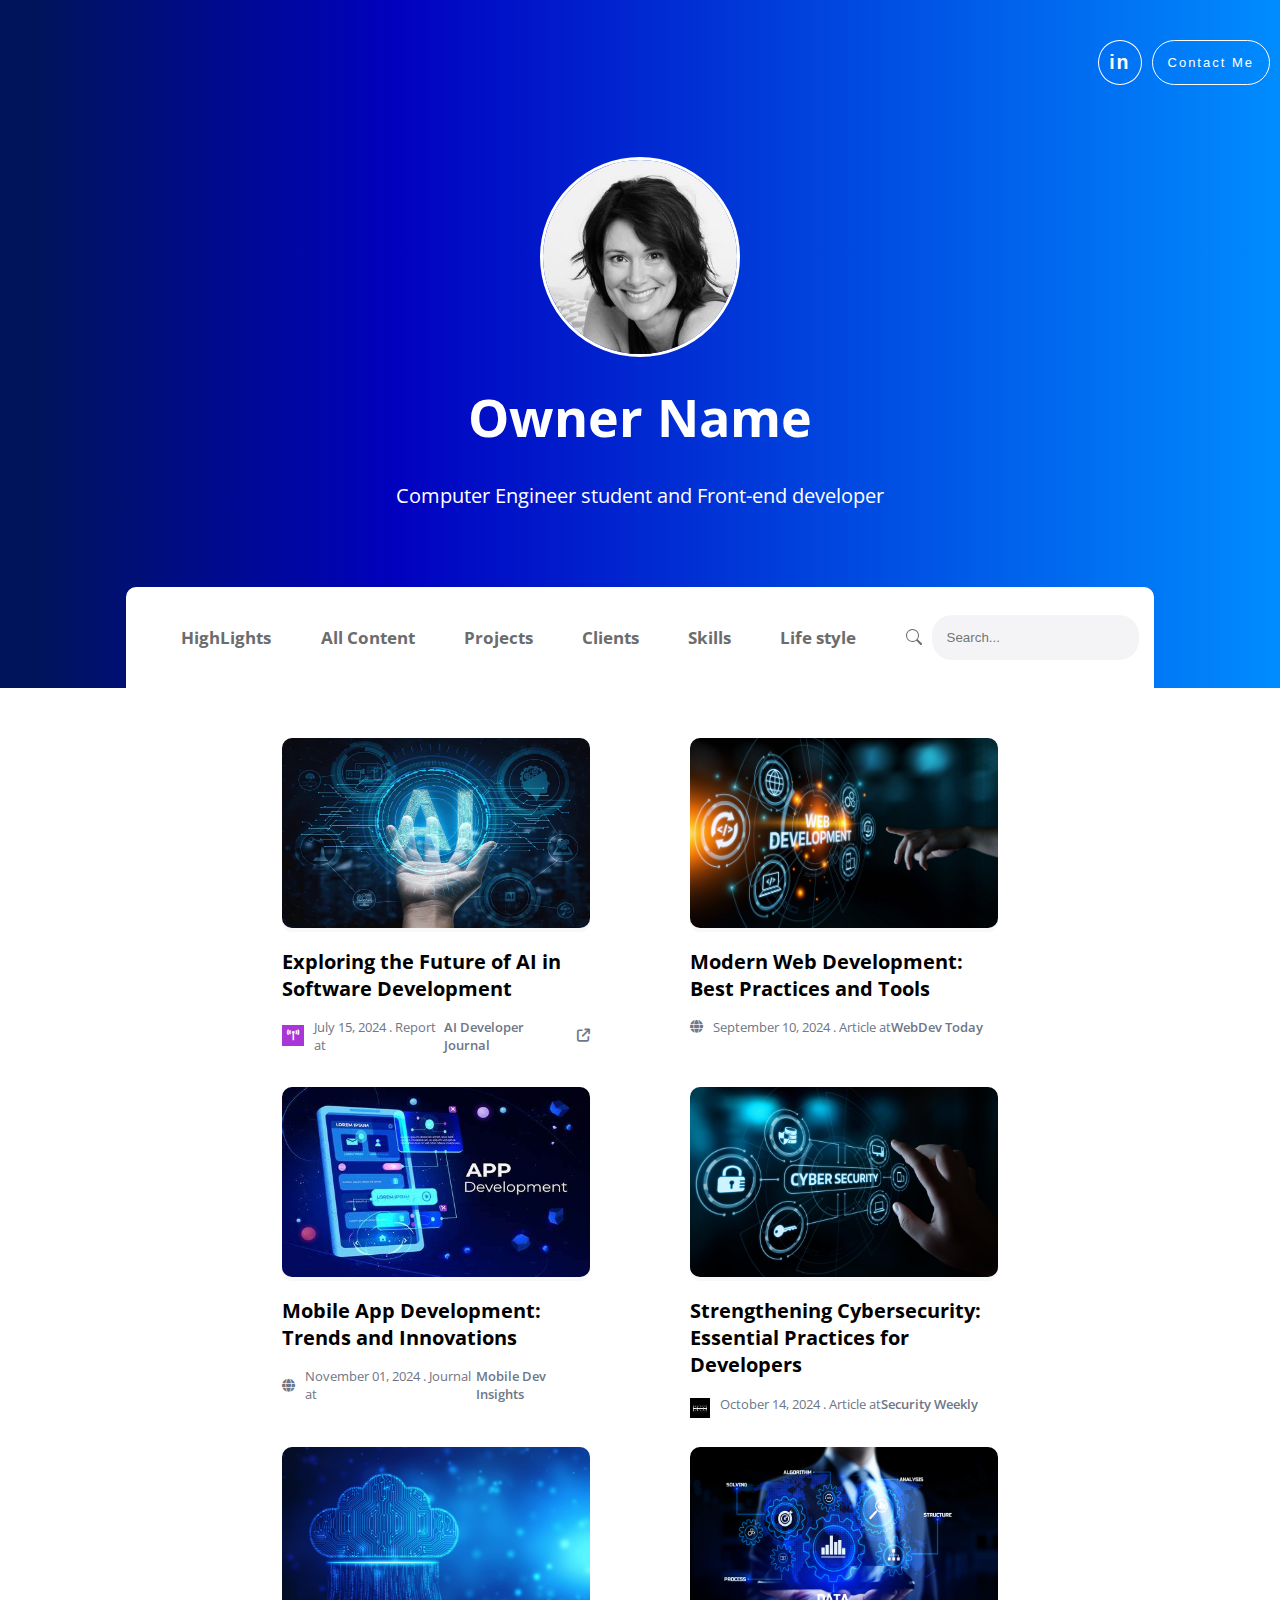
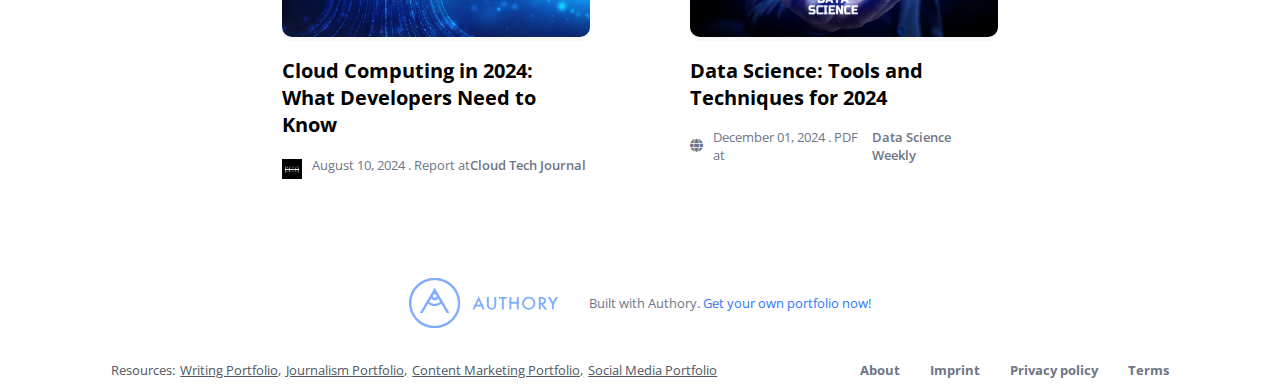
==== commit 725346aa: "Skills section" ====
--- a/html/index.html
+++ b/html/index.html
@@ -44,8 +44,8 @@
             <li name="all-content">All Content</li>
             <li name="projects">Projects</li>
             <li name="clients">Clients</li>
-            <li>Skills</li>
-            <li name = "lifestyle-content" >Life style</li>
+            <li name="skills">Skills</li>
+            <li name="lifestyle-content">Life style</li>
             <li>
               <svg
                 xmlns="http://www.w3.org/2000/svg"
@@ -87,197 +87,238 @@
       <input type="email" placeholder="e.g yourname@gmail.com" />
       <button>Send</button>
     </div>
-<!-- start HighLights section  -->
-<div class="Highlights active">
-  <div class="section-flex">
-    <div class="card">
-      <div class="card-img">
-        <img src="../images/programming-project-1.jpg" alt="Programming Project" />
-      </div>
-      <h2>
-        Exploring the Future of AI in Software Development
-      </h2>
-      <p class="hidden-p">
-        This article delves into how AI is transforming software development, from automating routine tasks to enhancing code quality and debugging processes.
-      </p>
-      <p>
-        <i class="fa-solid fa-tower-broadcast left"></i> July 15, 2024 . Report at <span>AI Developer Journal</span>
-        <i class="fa-solid fa-arrow-up-right-from-square right"></i>
-      </p>
+    <!-- start HighLights section  -->
+    <div class="Highlights active">
+      <div class="section-flex">
+        <div class="card">
+          <div class="card-img">
+            <img
+              src="../images/programming-project-1.jpg"
+              alt="Programming Project"
+            />
+          </div>
+          <h2>Exploring the Future of AI in Software Development</h2>
+          <p class="hidden-p">
+            This article delves into how AI is transforming software
+            development, from automating routine tasks to enhancing code quality
+            and debugging processes.
+          </p>
+          <p>
+            <i class="fa-solid fa-tower-broadcast left"></i> July 15, 2024 .
+            Report at <span>AI Developer Journal</span>
+            <i class="fa-solid fa-arrow-up-right-from-square right"></i>
+          </p>
+        </div>
+        <div class="card">
+          <div class="card-img">
+            <img
+              src="../images/programming-project-2.jpeg"
+              class="ml"
+              alt="Web Development"
+            />
+          </div>
+          <h2>Modern Web Development: Best Practices and Tools</h2>
+          <p class="hidden-p">
+            This guide covers the latest best practices in web development,
+            including frameworks, tools, and techniques to create efficient and
+            scalable web applications.
+          </p>
+          <p>
+            <i class="fa-solid fa-globe left"></i> September 10, 2024 . Article
+            at <span>WebDev Today</span>
+          </p>
+        </div>
+      </div>
+      <div class="section-flex">
+        <div class="card">
+          <div class="card-img">
+            <img
+              src="../images/programming-project-3.jpeg"
+              alt="Mobile App Development"
+            />
+          </div>
+          <h2>Mobile App Development: Trends and Innovations</h2>
+          <p class="hidden-p">
+            Discover the latest trends in mobile app development, from
+            cross-platform frameworks to AI-powered apps that enhance user
+            experience.
+          </p>
+          <p>
+            <i class="fa-solid fa-globe left"></i> November 01, 2024 . Journal
+            at <span>Mobile Dev Insights</span>
+          </p>
+        </div>
+        <div class="card">
+          <div class="card-img">
+            <img
+              src="../images/programming-project-4.jpg"
+              alt="Cybersecurity"
+            />
+          </div>
+          <h2>
+            Strengthening Cybersecurity: Essential Practices for Developers
+          </h2>
+          <p class="hidden-p">
+            This article focuses on the critical role of cybersecurity in
+            software development, offering best practices to safeguard
+            applications against threats.
+          </p>
+          <p>
+            <img
+              src="../images/logo3.jpg"
+              style="translate: 0 20%"
+              class="left icon"
+              width="20px"
+              height="20px"
+              alt=""
+            />
+            October 14, 2024 . Article at <span>Security Weekly</span>
+          </p>
+        </div>
+      </div>
+      <div class="section-flex">
+        <div class="card">
+          <div class="card-img">
+            <img
+              src="../images/programming-project-5.jpg"
+              alt="Cloud Computing"
+            />
+          </div>
+          <h2>Cloud Computing in 2024: What Developers Need to Know</h2>
+          <p class="hidden-p">
+            An overview of the latest advancements in cloud computing, and how
+            developers can leverage these technologies for more robust and
+            scalable applications.
+          </p>
+          <p>
+            <img
+              src="../images/logo3.jpg"
+              style="translate: 0 20%"
+              class="left icon"
+              width="20px"
+              height="20px"
+              alt=""
+            />
+            August 10, 2024 . Report at <span>Cloud Tech Journal</span>
+          </p>
+        </div>
+        <div class="card">
+          <div class="card-img">
+            <img src="../images/programming-project-6.jpg" alt="Data Science" />
+          </div>
+          <h2>Data Science: Tools and Techniques for 2024</h2>
+          <p class="hidden-p">
+            This article explores the most effective tools and techniques in
+            data science, helping developers and data scientists maximize the
+            value of big data.
+          </p>
+          <p>
+            <i class="fa-solid fa-globe left"></i> December 01, 2024 . PDF at
+            <span>Data Science Weekly</span>
+          </p>
+        </div>
+      </div>
     </div>
-    <div class="card">
-      <div class="card-img">
-        <img src="../images/programming-project-2.jpeg" class="ml" alt="Web Development" />
-      </div>
-      <h2>Modern Web Development: Best Practices and Tools</h2>
-      <p class="hidden-p">
-        This guide covers the latest best practices in web development, including frameworks, tools, and techniques to create efficient and scalable web applications.
-      </p>
-      <p>
-        <i class="fa-solid fa-globe left"></i> September 10, 2024 . Article at <span>WebDev Today</span>
-      </p>
+    <!-- end HighLights section  -->
+
+    <!-- start All content section  -->
+    <div class="all-content">
+      <div class="section-flex">
+        <div class="card">
+          <div class="card-img">
+            <img src="../images/programming-1.png" alt="Python Basics" />
+          </div>
+          <h2>Getting Started with Python</h2>
+          <p class="hidden-p">
+            Learn the fundamentals of Python programming, a versatile language
+            used in web development, data analysis, artificial intelligence, and
+            more.
+          </p>
+          <p>
+            <i class="fa-solid fa-globe left"></i> July 15, 2024 . Tutorial at
+            <span>Codecademy</span>
+            <i class="fa-solid fa-arrow-up-right-from-square right"></i>
+          </p>
+        </div>
+        <div class="card">
+          <div class="card-img">
+            <img src="../images/programming-2.jpg" alt="JavaScript ES6" />
+          </div>
+          <h2>Understanding JavaScript ES6</h2>
+          <p class="hidden-p">
+            Explore the features of ES6, the latest version of JavaScript, and
+            how it improves upon previous iterations with modern syntax and
+            capabilities.
+          </p>
+          <p>
+            <i class="fa-solid fa-globe left"></i> August 01, 2024 . Guide at
+            <span>MDN Web Docs</span>
+            <i class="fa-solid fa-arrow-up-right-from-square right"></i>
+          </p>
+        </div>
+      </div>
+      <div class="section-flex">
+        <div class="card">
+          <div class="card-img">
+            <img src="../images/programming-3.png" alt="React JS" />
+          </div>
+          <h2>Building Components with React</h2>
+          <p class="hidden-p">
+            Learn how to build reusable UI components with React, a popular
+            JavaScript library for creating dynamic and responsive web
+            applications.
+          </p>
+          <p>
+            <i class="fa-solid fa-globe left"></i> September 12, 2024 . Course
+            at <span>Udemy</span>
+            <i class="fa-solid fa-arrow-up-right-from-square right"></i>
+          </p>
+        </div>
+        <div class="card">
+          <div class="card-img">
+            <img src="../images/programming-4.png" alt="Node.js" />
+          </div>
+          <h2>Server-side Development with Node.js</h2>
+          <p class="hidden-p">
+            Dive into Node.js, a powerful platform for building scalable network
+            applications using JavaScript on the server side.
+          </p>
+          <p>
+            <i class="fa-solid fa-globe left"></i> October 10, 2024 . Workshop
+            at <span>Pluralsight</span>
+            <i class="fa-solid fa-arrow-up-right-from-square right"></i>
+          </p>
+        </div>
+      </div>
+      <div class="section-flex">
+        <div class="card">
+          <div class="card-img">
+            <img src="../images/programming-5.jpg" alt="MongoDB" />
+          </div>
+          <h2>Mastering MongoDB for Modern Applications</h2>
+          <p class="hidden-p">
+            Discover how to efficiently use MongoDB, a powerful NoSQL database,
+            for building scalable and flexible data-driven applications.
+          </p>
+          <p>
+            <i class="fa-solid fa-globe left"></i> June 30, 2024 . Article at
+            <span>MongoDB University</span>
+            <i class="fa-solid fa-arrow-up-right-from-square right"></i>
+          </p>
+        </div>
+        <div class="card">
+          <div class="card-img">
+            <img src="../images/programming-6.avif" alt="Version Control Git" />
+          </div>
+          <h2>Version Control with Git</h2>
+          <p class="hidden-p">
+            Get started with Git, the popular version control system, to manage
+            your codebase efficiently and collaborate with others on projects.
+          </p>
+        </div>
+      </div>
     </div>
-  </div>
-  <div class="section-flex">
-    <div class="card">
-      <div class="card-img">
-        <img src="../images/programming-project-3.jpeg" alt="Mobile App Development" />
-      </div>
-      <h2>Mobile App Development: Trends and Innovations</h2>
-      <p class="hidden-p">
-        Discover the latest trends in mobile app development, from cross-platform frameworks to AI-powered apps that enhance user experience.
-      </p>
-      <p>
-        <i class="fa-solid fa-globe left"></i> November 01, 2024 . Journal at <span>Mobile Dev Insights</span>
-      </p>
-    </div>
-    <div class="card">
-      <div class="card-img">
-        <img src="../images/programming-project-4.jpg" alt="Cybersecurity" />
-      </div>
-      <h2>
-        Strengthening Cybersecurity: Essential Practices for Developers
-      </h2>
-      <p class="hidden-p">
-        This article focuses on the critical role of cybersecurity in software development, offering best practices to safeguard applications against threats.
-      </p>
-      <p>
-        <img
-          src="../images/logo3.jpg"
-          style="translate: 0 20%"
-          class="left icon"
-          width="20px"
-          height="20px"
-          alt=""
-        />
-        October 14, 2024 . Article at <span>Security Weekly</span>
-      </p>
-    </div>
-  </div>
-  <div class="section-flex">
-    <div class="card">
-      <div class="card-img">
-        <img src="../images/programming-project-5.jpg" alt="Cloud Computing" />
-      </div>
-      <h2>
-        Cloud Computing in 2024: What Developers Need to Know
-      </h2>
-      <p class="hidden-p">
-        An overview of the latest advancements in cloud computing, and how developers can leverage these technologies for more robust and scalable applications.
-      </p>
-      <p>
-        <img
-          src="../images/logo3.jpg"
-          style="translate: 0 20%"
-          class="left icon"
-          width="20px"
-          height="20px"
-          alt=""
-        />
-        August 10, 2024 . Report at <span>Cloud Tech Journal</span>
-      </p>
-    </div>
-    <div class="card">
-      <div class="card-img">
-        <img src="../images/programming-project-6.jpg" alt="Data Science" />
-      </div>
-      <h2>Data Science: Tools and Techniques for 2024</h2>
-      <p class="hidden-p">
-        This article explores the most effective tools and techniques in data science, helping developers and data scientists maximize the value of big data.
-      </p>
-      <p>
-        <i class="fa-solid fa-globe left"></i> December 01, 2024 . PDF at <span>Data Science Weekly</span>
-      </p>
-    </div>
-  </div>
-</div>
-<!-- end HighLights section  -->
-
-
-<!-- start All content section  -->
-<div class="all-content">
-  <div class="section-flex">
-    <div class="card">
-      <div class="card-img">
-        <img src="../images/programming-1.png" alt="Python Basics" />
-      </div>
-      <h2>Getting Started with Python</h2>
-      <p class="hidden-p">
-        Learn the fundamentals of Python programming, a versatile language used in web development, data analysis, artificial intelligence, and more.
-      </p>
-      <p>
-        <i class="fa-solid fa-globe left"></i> July 15, 2024 . Tutorial at <span>Codecademy</span>
-        <i class="fa-solid fa-arrow-up-right-from-square right"></i>
-      </p>
-    </div>
-    <div class="card">
-      <div class="card-img">
-        <img src="../images/programming-2.jpg" alt="JavaScript ES6" />
-      </div>
-      <h2>Understanding JavaScript ES6</h2>
-      <p class="hidden-p">
-        Explore the features of ES6, the latest version of JavaScript, and how it improves upon previous iterations with modern syntax and capabilities.
-      </p>
-      <p>
-        <i class="fa-solid fa-globe left"></i> August 01, 2024 . Guide at <span>MDN Web Docs</span>
-        <i class="fa-solid fa-arrow-up-right-from-square right"></i>
-      </p>
-    </div>
-  </div>
-  <div class="section-flex">
-    <div class="card">
-      <div class="card-img">
-        <img src="../images/programming-3.png" alt="React JS" />
-      </div>
-      <h2>Building Components with React</h2>
-      <p class="hidden-p">
-        Learn how to build reusable UI components with React, a popular JavaScript library for creating dynamic and responsive web applications.
-      </p>
-      <p>
-        <i class="fa-solid fa-globe left"></i> September 12, 2024 . Course at <span>Udemy</span>
-        <i class="fa-solid fa-arrow-up-right-from-square right"></i>
-      </p>
-    </div>
-    <div class="card">
-      <div class="card-img">
-        <img src="../images/programming-4.png" alt="Node.js" />
-      </div>
-      <h2>Server-side Development with Node.js</h2>
-      <p class="hidden-p">
-        Dive into Node.js, a powerful platform for building scalable network applications using JavaScript on the server side.
-      </p>
-      <p>
-        <i class="fa-solid fa-globe left"></i> October 10, 2024 . Workshop at <span>Pluralsight</span>
-        <i class="fa-solid fa-arrow-up-right-from-square right"></i>
-      </p>
-    </div>
-  </div>
-  <div class="section-flex">
-    <div class="card">
-      <div class="card-img">
-        <img src="../images/programming-5.jpg" alt="MongoDB" />
-      </div>
-      <h2>Mastering MongoDB for Modern Applications</h2>
-      <p class="hidden-p">
-        Discover how to efficiently use MongoDB, a powerful NoSQL database, for building scalable and flexible data-driven applications.
-      </p>
-      <p>
-        <i class="fa-solid fa-globe left"></i> June 30, 2024 . Article at <span>MongoDB University</span>
-        <i class="fa-solid fa-arrow-up-right-from-square right"></i>
-      </p>
-    </div>    
-    <div class="card">
-      <div class="card-img">
-        <img src="../images/programming-6.avif" alt="Version Control Git" />
-      </div>
-      <h2>Version Control with Git</h2>
-      <p class="hidden-p">
-        Get started with Git, the popular version control system, to manage your codebase efficiently and collaborate with others on projects.
-      </p>
-    </div>
-  </div>
-</div>
-<!-- end All content section  -->
+    <!-- end All content section  -->
 
     <!-- start Lifestyle section  -->
     <div class="lifestyle-content">
@@ -288,10 +329,12 @@
           </div>
           <h2>Embracing a Healthy Eating Lifestyle</h2>
           <p class="hidden-p">
-            Explore the benefits of a balanced diet and discover tips for incorporating nutritious foods into your daily routine.
-          </p>
-          <p>
-            <i class="fa-solid fa-globe left"></i> July 15, 2024 . Article at <span>Healthline</span>
+            Explore the benefits of a balanced diet and discover tips for
+            incorporating nutritious foods into your daily routine.
+          </p>
+          <p>
+            <i class="fa-solid fa-globe left"></i> July 15, 2024 . Article at
+            <span>Healthline</span>
             <i class="fa-solid fa-arrow-up-right-from-square right"></i>
           </p>
         </div>
@@ -301,10 +344,12 @@
           </div>
           <h2>Integrating Mindfulness into Your Daily Life</h2>
           <p class="hidden-p">
-            Learn how mindfulness and meditation can help reduce stress and improve overall well-being in your everyday life.
-          </p>
-          <p>
-            <i class="fa-solid fa-globe left"></i> August 01, 2024 . Guide at <span>Mindful.org</span>
+            Learn how mindfulness and meditation can help reduce stress and
+            improve overall well-being in your everyday life.
+          </p>
+          <p>
+            <i class="fa-solid fa-globe left"></i> August 01, 2024 . Guide at
+            <span>Mindful.org</span>
             <i class="fa-solid fa-arrow-up-right-from-square right"></i>
           </p>
         </div>
@@ -316,10 +361,12 @@
           </div>
           <h2>Effective Fitness Routines for Busy Lives</h2>
           <p class="hidden-p">
-            Discover efficient workout routines that fit into a busy schedule, helping you stay active and healthy without sacrificing time.
-          </p>
-          <p>
-            <i class="fa-solid fa-globe left"></i> September 12, 2024 . Course at <span>Fitness Blender</span>
+            Discover efficient workout routines that fit into a busy schedule,
+            helping you stay active and healthy without sacrificing time.
+          </p>
+          <p>
+            <i class="fa-solid fa-globe left"></i> September 12, 2024 . Course
+            at <span>Fitness Blender</span>
             <i class="fa-solid fa-arrow-up-right-from-square right"></i>
           </p>
         </div>
@@ -329,10 +376,13 @@
           </div>
           <h2>Exploring Unique Travel Destinations</h2>
           <p class="hidden-p">
-            Embark on exciting adventures and discover off-the-beaten-path travel destinations that offer unique experiences and cultural insights.
-          </p>
-          <p>
-            <i class="fa-solid fa-globe left"></i> October 10, 2024 . Article at <span>Travel + Leisure</span>
+            Embark on exciting adventures and discover off-the-beaten-path
+            travel destinations that offer unique experiences and cultural
+            insights.
+          </p>
+          <p>
+            <i class="fa-solid fa-globe left"></i> October 10, 2024 . Article at
+            <span>Travel + Leisure</span>
             <i class="fa-solid fa-arrow-up-right-from-square right"></i>
           </p>
         </div>
@@ -344,10 +394,13 @@
           </div>
           <h2>Tips for Organizing Your Home</h2>
           <p class="hidden-p">
-            Get practical advice for decluttering and organizing your living space to create a more functional and aesthetically pleasing home environment.
-          </p>
-          <p>
-            <i class="fa-solid fa-globe left"></i> November 05, 2024 . Article at <span>Good Housekeeping</span>
+            Get practical advice for decluttering and organizing your living
+            space to create a more functional and aesthetically pleasing home
+            environment.
+          </p>
+          <p>
+            <i class="fa-solid fa-globe left"></i> November 05, 2024 . Article
+            at <span>Good Housekeeping</span>
             <i class="fa-solid fa-arrow-up-right-from-square right"></i>
           </p>
         </div>
@@ -357,10 +410,13 @@
           </div>
           <h2>Adopting a Sustainable Living Lifestyle</h2>
           <p class="hidden-p">
-            Learn how to make eco-friendly choices and reduce your carbon footprint to live a more sustainable and environmentally conscious life.
-          </p>
-          <p>
-            <i class="fa-solid fa-globe left"></i> December 01, 2024 . Article at <span>Green Living</span>
+            Learn how to make eco-friendly choices and reduce your carbon
+            footprint to live a more sustainable and environmentally conscious
+            life.
+          </p>
+          <p>
+            <i class="fa-solid fa-globe left"></i> December 01, 2024 . Article
+            at <span>Green Living</span>
             <i class="fa-solid fa-arrow-up-right-from-square right"></i>
           </p>
         </div>
@@ -784,7 +840,56 @@
         </div>
       </div>
     </div>
-
+    <div class="skills">
+      <div class="flex-content">
+        <ul>
+          <li>Problem Solving</li>
+          <li>
+            Front End
+            <svg
+              xmlns="http://www.w3.org/2000/svg"
+              width="16"
+              height="16"
+              fill="currentColor"
+              class="bi bi-caret-down-fill"
+              viewBox="0 0 16 16"
+            >
+              <path
+                d="M7.247 11.14 2.451 5.658C1.885 5.013 2.345 4 3.204 4h9.592a1 1 0 0 1 .753 1.659l-4.796 5.48a1 1 0 0 1-1.506 0z"
+              />
+            </svg>
+            <ul>
+              <li class="hidden">HTML</li>
+              <li class="hidden">CSS</li>
+              <li class="hidden">JS</li>
+            </ul>
+          </li>
+          <li>
+            Back End
+            <svg
+              xmlns="http://www.w3.org/2000/svg"
+              width="16"
+              height="16"
+              fill="currentColor"
+              class="bi bi-caret-down-fill"
+              viewBox="0 0 16 16"
+            >
+              <path
+                d="M7.247 11.14 2.451 5.658C1.885 5.013 2.345 4 3.204 4h9.592a1 1 0 0 1 .753 1.659l-4.796 5.48a1 1 0 0 1-1.506 0z"
+              />
+            </svg>
+            <ul>
+              <li class="hidden">Node js</li>
+              <li class="hidden">Express</li>
+            </ul>
+          </li>
+          <li>Data Structure</li>
+          <li>Version Control</li>
+          <li>Time managment</li>
+          <li>Communication skills</li>
+        </ul>
+      </div>
+    </div>
     <!-- start footer  -->
     <footer>
       <div class="foot1">
--- a/CSS/sections.css
+++ b/CSS/sections.css
@@ -2,7 +2,8 @@
 .all-content,
 .projects,
 .clients,
-.lifestyle-content {
+.lifestyle-content,
+.skills {
   padding: 50px 200px;
   display: none;
 }
@@ -10,10 +11,11 @@
 .section-flex {
   display: flex;
   gap: 100px;
+  justify-content: center;
 }
 
 .section-flex .card {
-  width: 50%;
+  width: 35%;
   margin-bottom: 20px;
 }
 
@@ -27,7 +29,6 @@
   height: 190px;
   border-radius: 10px;
 }
-
 
 .card p {
   color: var(--text-color);
@@ -63,9 +64,8 @@
 
 /* media queries  */
 @media (max-width: 1200px) {
-
   .Highlights,
-  .all-content ,
+  .all-content,
   .lifestyle-content {
     padding: 50px 50px;
   }
@@ -77,7 +77,7 @@
   }
 
   .Highlights,
-  .all-content ,
+  .all-content,
   .lifestyle-content {
     padding: 50px 20px;
   }
@@ -130,4 +130,4 @@
   .card p span {
     flex: 1;
   }
-}+}
--- a/CSS/header.css
+++ b/CSS/header.css
@@ -19,7 +19,7 @@
 }
 
 header > .btns > button {
-  background-color: #183d82;
+  background-color: transparent;
   color: white;
   border: 1px solid white;
   font-size: 1em;
--- a/CSS/projects.css
+++ b/CSS/projects.css
@@ -11,3 +11,47 @@
 .projects svg.bi-github {
   margin-left: 20px;
 }
+
+.skills {
+  padding-left: 300px;
+}
+.skills .flex-content {
+  font-size: 30px;
+}
+
+.skills .flex-content ul {
+  list-style: none;
+  width: 50%;
+}
+.skills .flex-content ul > li {
+  margin: 50px 0px;
+  border: 4px solid #006cf1;
+  padding: 20px 12px;
+  border-radius: 10px;
+  box-shadow: 4px 2px 5px slategrey;
+  cursor: pointer;
+  transition: all 0.5s ease-out;
+  position: relative;
+}
+.skills .flex-content ul > li:hover {
+  transform: translateY(-20px);
+}
+.skills .flex-content ul > li > svg {
+  position: absolute;
+  right: 20px;
+  top: 40%;
+}
+
+.hidden {
+  display: none;
+}
+
+@media (max-width: 878px) {
+  .skills .flex-content ul {
+    width: max-content;
+  }
+  .skills {
+    padding-left: 0px;
+    display: flex;
+  }
+}
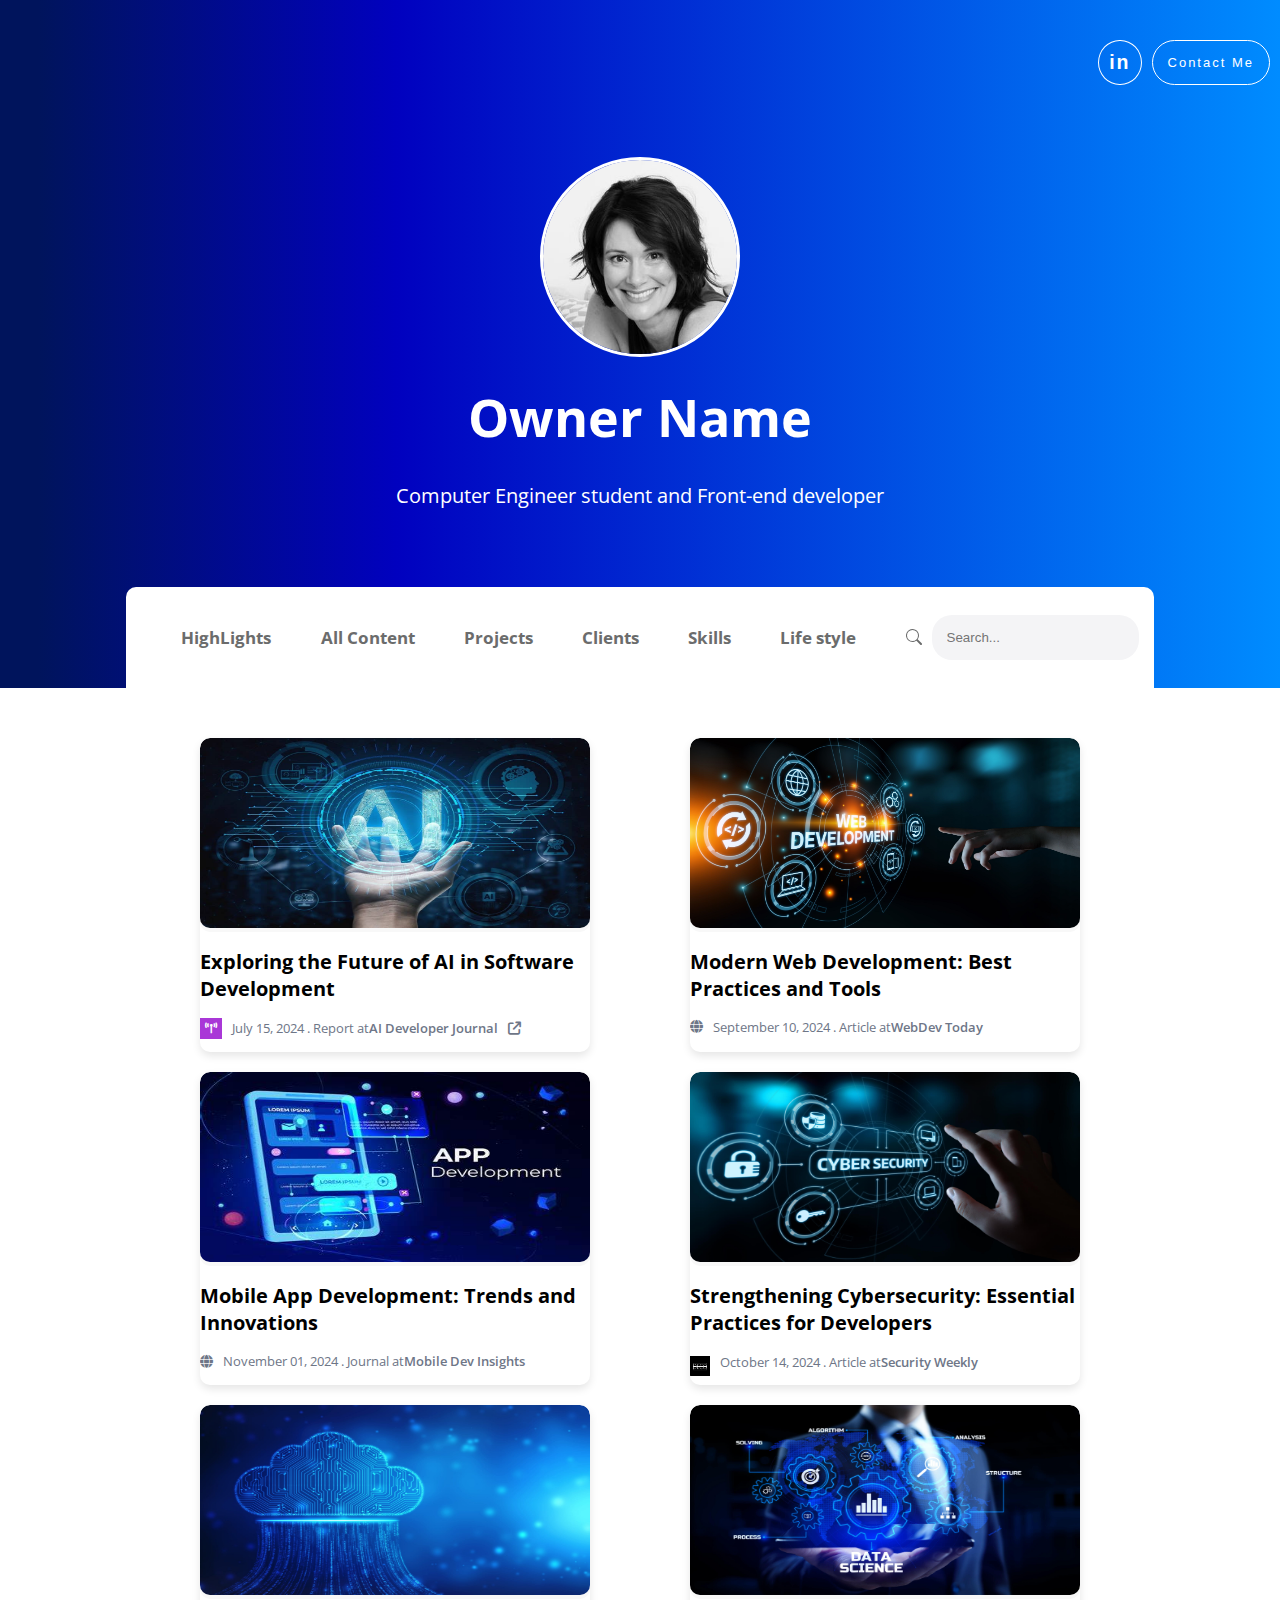
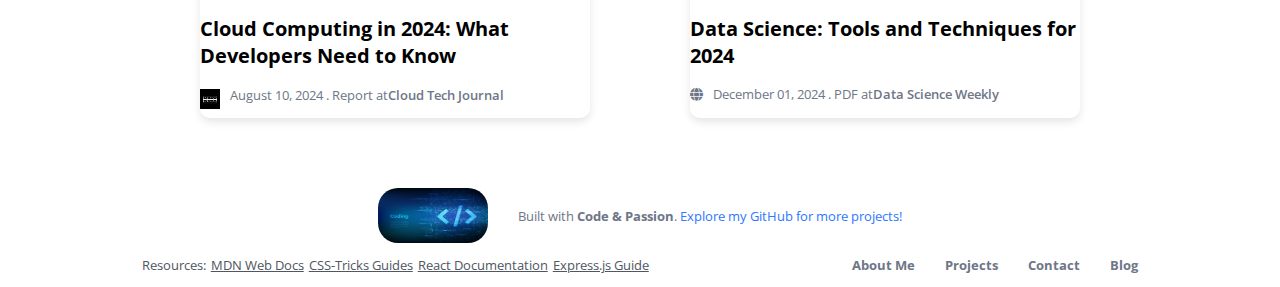
==== commit bdbd4c1d: "some changes" ====
--- a/html/index.html
+++ b/html/index.html
@@ -3,7 +3,7 @@
   <head>
     <meta charset="UTF-8" />
     <meta name="viewport" content="width=device-width, initial-scale=1.0" />
-    <link rel="icon" href="../images/logo.svg" />
+    <link rel="icon" href="../images/icon.jpg" />
     <link rel="stylesheet" href="../CSS/all.min.css" />
     <link rel="stylesheet" href="../CSS/sections.css" />
     <link rel="stylesheet" href="../CSS/header.css" />
@@ -44,8 +44,8 @@
             <li name="all-content">All Content</li>
             <li name="projects">Projects</li>
             <li name="clients">Clients</li>
-            <li name="skills">Skills</li>
-            <li name="lifestyle-content">Life style</li>
+            <li>Skills</li>
+            <li name = "lifestyle-content" >Life style</li>
             <li>
               <svg
                 xmlns="http://www.w3.org/2000/svg"
@@ -87,238 +87,197 @@
       <input type="email" placeholder="e.g yourname@gmail.com" />
       <button>Send</button>
     </div>
-    <!-- start HighLights section  -->
-    <div class="Highlights active">
-      <div class="section-flex">
-        <div class="card">
-          <div class="card-img">
-            <img
-              src="../images/programming-project-1.jpg"
-              alt="Programming Project"
-            />
-          </div>
-          <h2>Exploring the Future of AI in Software Development</h2>
-          <p class="hidden-p">
-            This article delves into how AI is transforming software
-            development, from automating routine tasks to enhancing code quality
-            and debugging processes.
-          </p>
-          <p>
-            <i class="fa-solid fa-tower-broadcast left"></i> July 15, 2024 .
-            Report at <span>AI Developer Journal</span>
-            <i class="fa-solid fa-arrow-up-right-from-square right"></i>
-          </p>
-        </div>
-        <div class="card">
-          <div class="card-img">
-            <img
-              src="../images/programming-project-2.jpeg"
-              class="ml"
-              alt="Web Development"
-            />
-          </div>
-          <h2>Modern Web Development: Best Practices and Tools</h2>
-          <p class="hidden-p">
-            This guide covers the latest best practices in web development,
-            including frameworks, tools, and techniques to create efficient and
-            scalable web applications.
-          </p>
-          <p>
-            <i class="fa-solid fa-globe left"></i> September 10, 2024 . Article
-            at <span>WebDev Today</span>
-          </p>
-        </div>
-      </div>
-      <div class="section-flex">
-        <div class="card">
-          <div class="card-img">
-            <img
-              src="../images/programming-project-3.jpeg"
-              alt="Mobile App Development"
-            />
-          </div>
-          <h2>Mobile App Development: Trends and Innovations</h2>
-          <p class="hidden-p">
-            Discover the latest trends in mobile app development, from
-            cross-platform frameworks to AI-powered apps that enhance user
-            experience.
-          </p>
-          <p>
-            <i class="fa-solid fa-globe left"></i> November 01, 2024 . Journal
-            at <span>Mobile Dev Insights</span>
-          </p>
-        </div>
-        <div class="card">
-          <div class="card-img">
-            <img
-              src="../images/programming-project-4.jpg"
-              alt="Cybersecurity"
-            />
-          </div>
-          <h2>
-            Strengthening Cybersecurity: Essential Practices for Developers
-          </h2>
-          <p class="hidden-p">
-            This article focuses on the critical role of cybersecurity in
-            software development, offering best practices to safeguard
-            applications against threats.
-          </p>
-          <p>
-            <img
-              src="../images/logo3.jpg"
-              style="translate: 0 20%"
-              class="left icon"
-              width="20px"
-              height="20px"
-              alt=""
-            />
-            October 14, 2024 . Article at <span>Security Weekly</span>
-          </p>
-        </div>
-      </div>
-      <div class="section-flex">
-        <div class="card">
-          <div class="card-img">
-            <img
-              src="../images/programming-project-5.jpg"
-              alt="Cloud Computing"
-            />
-          </div>
-          <h2>Cloud Computing in 2024: What Developers Need to Know</h2>
-          <p class="hidden-p">
-            An overview of the latest advancements in cloud computing, and how
-            developers can leverage these technologies for more robust and
-            scalable applications.
-          </p>
-          <p>
-            <img
-              src="../images/logo3.jpg"
-              style="translate: 0 20%"
-              class="left icon"
-              width="20px"
-              height="20px"
-              alt=""
-            />
-            August 10, 2024 . Report at <span>Cloud Tech Journal</span>
-          </p>
-        </div>
-        <div class="card">
-          <div class="card-img">
-            <img src="../images/programming-project-6.jpg" alt="Data Science" />
-          </div>
-          <h2>Data Science: Tools and Techniques for 2024</h2>
-          <p class="hidden-p">
-            This article explores the most effective tools and techniques in
-            data science, helping developers and data scientists maximize the
-            value of big data.
-          </p>
-          <p>
-            <i class="fa-solid fa-globe left"></i> December 01, 2024 . PDF at
-            <span>Data Science Weekly</span>
-          </p>
-        </div>
-      </div>
-    </div>
-    <!-- end HighLights section  -->
+<!-- start HighLights section  -->
+<div class="Highlights active">
+  <div class="section-flex">
+    <div class="card">
+      <div class="card-img">
+        <img src="../images/programming-project-1.jpg" alt="Programming Project" />
+      </div>
+      <h2>
+        Exploring the Future of AI in Software Development
+      </h2>
+      <p class="hidden-p">
+        This article delves into how AI is transforming software development, from automating routine tasks to enhancing code quality and debugging processes.
+      </p>
+      <p>
+        <i class="fa-solid fa-tower-broadcast left"></i> July 15, 2024 . Report at <span>AI Developer Journal</span>
+        <i class="fa-solid fa-arrow-up-right-from-square right"></i>
+      </p>
+    </div>
+    <div class="card">
+      <div class="card-img">
+        <img src="../images/programming-project-2.jpeg" class="ml" alt="Web Development" />
+      </div>
+      <h2>Modern Web Development: Best Practices and Tools</h2>
+      <p class="hidden-p">
+        This guide covers the latest best practices in web development, including frameworks, tools, and techniques to create efficient and scalable web applications.
+      </p>
+      <p>
+        <i class="fa-solid fa-globe left"></i> September 10, 2024 . Article at <span>WebDev Today</span>
+      </p>
+    </div>
+  </div>
+  <div class="section-flex">
+    <div class="card">
+      <div class="card-img">
+        <img src="../images/programming-project-3.jpeg" alt="Mobile App Development" />
+      </div>
+      <h2>Mobile App Development: Trends and Innovations</h2>
+      <p class="hidden-p">
+        Discover the latest trends in mobile app development, from cross-platform frameworks to AI-powered apps that enhance user experience.
+      </p>
+      <p>
+        <i class="fa-solid fa-globe left"></i> November 01, 2024 . Journal at <span>Mobile Dev Insights</span>
+      </p>
+    </div>
+    <div class="card">
+      <div class="card-img">
+        <img src="../images/programming-project-4.jpg" alt="Cybersecurity" />
+      </div>
+      <h2>
+        Strengthening Cybersecurity: Essential Practices for Developers
+      </h2>
+      <p class="hidden-p">
+        This article focuses on the critical role of cybersecurity in software development, offering best practices to safeguard applications against threats.
+      </p>
+      <p>
+        <img
+          src="../images/logo3.jpg"
+          style="translate: 0 20%"
+          class="left icon"
+          width="20px"
+          height="20px"
+          alt=""
+        />
+        October 14, 2024 . Article at <span>Security Weekly</span>
+      </p>
+    </div>
+  </div>
+  <div class="section-flex">
+    <div class="card">
+      <div class="card-img">
+        <img src="../images/programming-project-5.jpg" alt="Cloud Computing" />
+      </div>
+      <h2>
+        Cloud Computing in 2024: What Developers Need to Know
+      </h2>
+      <p class="hidden-p">
+        An overview of the latest advancements in cloud computing, and how developers can leverage these technologies for more robust and scalable applications.
+      </p>
+      <p>
+        <img
+          src="../images/logo3.jpg"
+          style="translate: 0 20%"
+          class="left icon"
+          width="20px"
+          height="20px"
+          alt=""
+        />
+        August 10, 2024 . Report at <span>Cloud Tech Journal</span>
+      </p>
+    </div>
+    <div class="card">
+      <div class="card-img">
+        <img src="../images/programming-project-6.jpg" alt="Data Science" />
+      </div>
+      <h2>Data Science: Tools and Techniques for 2024</h2>
+      <p class="hidden-p">
+        This article explores the most effective tools and techniques in data science, helping developers and data scientists maximize the value of big data.
+      </p>
+      <p>
+        <i class="fa-solid fa-globe left"></i> December 01, 2024 . PDF at <span>Data Science Weekly</span>
+      </p>
+    </div>
+  </div>
+</div>
+<!-- end HighLights section  -->
 
-    <!-- start All content section  -->
-    <div class="all-content">
-      <div class="section-flex">
-        <div class="card">
-          <div class="card-img">
-            <img src="../images/programming-1.png" alt="Python Basics" />
-          </div>
-          <h2>Getting Started with Python</h2>
-          <p class="hidden-p">
-            Learn the fundamentals of Python programming, a versatile language
-            used in web development, data analysis, artificial intelligence, and
-            more.
-          </p>
-          <p>
-            <i class="fa-solid fa-globe left"></i> July 15, 2024 . Tutorial at
-            <span>Codecademy</span>
-            <i class="fa-solid fa-arrow-up-right-from-square right"></i>
-          </p>
-        </div>
-        <div class="card">
-          <div class="card-img">
-            <img src="../images/programming-2.jpg" alt="JavaScript ES6" />
-          </div>
-          <h2>Understanding JavaScript ES6</h2>
-          <p class="hidden-p">
-            Explore the features of ES6, the latest version of JavaScript, and
-            how it improves upon previous iterations with modern syntax and
-            capabilities.
-          </p>
-          <p>
-            <i class="fa-solid fa-globe left"></i> August 01, 2024 . Guide at
-            <span>MDN Web Docs</span>
-            <i class="fa-solid fa-arrow-up-right-from-square right"></i>
-          </p>
-        </div>
-      </div>
-      <div class="section-flex">
-        <div class="card">
-          <div class="card-img">
-            <img src="../images/programming-3.png" alt="React JS" />
-          </div>
-          <h2>Building Components with React</h2>
-          <p class="hidden-p">
-            Learn how to build reusable UI components with React, a popular
-            JavaScript library for creating dynamic and responsive web
-            applications.
-          </p>
-          <p>
-            <i class="fa-solid fa-globe left"></i> September 12, 2024 . Course
-            at <span>Udemy</span>
-            <i class="fa-solid fa-arrow-up-right-from-square right"></i>
-          </p>
-        </div>
-        <div class="card">
-          <div class="card-img">
-            <img src="../images/programming-4.png" alt="Node.js" />
-          </div>
-          <h2>Server-side Development with Node.js</h2>
-          <p class="hidden-p">
-            Dive into Node.js, a powerful platform for building scalable network
-            applications using JavaScript on the server side.
-          </p>
-          <p>
-            <i class="fa-solid fa-globe left"></i> October 10, 2024 . Workshop
-            at <span>Pluralsight</span>
-            <i class="fa-solid fa-arrow-up-right-from-square right"></i>
-          </p>
-        </div>
-      </div>
-      <div class="section-flex">
-        <div class="card">
-          <div class="card-img">
-            <img src="../images/programming-5.jpg" alt="MongoDB" />
-          </div>
-          <h2>Mastering MongoDB for Modern Applications</h2>
-          <p class="hidden-p">
-            Discover how to efficiently use MongoDB, a powerful NoSQL database,
-            for building scalable and flexible data-driven applications.
-          </p>
-          <p>
-            <i class="fa-solid fa-globe left"></i> June 30, 2024 . Article at
-            <span>MongoDB University</span>
-            <i class="fa-solid fa-arrow-up-right-from-square right"></i>
-          </p>
-        </div>
-        <div class="card">
-          <div class="card-img">
-            <img src="../images/programming-6.avif" alt="Version Control Git" />
-          </div>
-          <h2>Version Control with Git</h2>
-          <p class="hidden-p">
-            Get started with Git, the popular version control system, to manage
-            your codebase efficiently and collaborate with others on projects.
-          </p>
-        </div>
-      </div>
-    </div>
-    <!-- end All content section  -->
+
+<!-- start All content section  -->
+<div class="all-content">
+  <div class="section-flex">
+    <div class="card">
+      <div class="card-img">
+        <img src="../images/programming-1.png" alt="Python Basics" />
+      </div>
+      <h2>Getting Started with Python</h2>
+      <p class="hidden-p">
+        Learn the fundamentals of Python programming, a versatile language used in web development, data analysis, artificial intelligence, and more.
+      </p>
+      <p>
+        <i class="fa-solid fa-globe left"></i> July 15, 2024 . Tutorial at <span>Codecademy</span>
+        <i class="fa-solid fa-arrow-up-right-from-square right"></i>
+      </p>
+    </div>
+    <div class="card">
+      <div class="card-img">
+        <img src="../images/programming-2.jpg" alt="JavaScript ES6" />
+      </div>
+      <h2>Understanding JavaScript ES6</h2>
+      <p class="hidden-p">
+        Explore the features of ES6, the latest version of JavaScript, and how it improves upon previous iterations with modern syntax and capabilities.
+      </p>
+      <p>
+        <i class="fa-solid fa-globe left"></i> August 01, 2024 . Guide at <span>MDN Web Docs</span>
+        <i class="fa-solid fa-arrow-up-right-from-square right"></i>
+      </p>
+    </div>
+  </div>
+  <div class="section-flex">
+    <div class="card">
+      <div class="card-img">
+        <img src="../images/programming-3.png" alt="React JS" />
+      </div>
+      <h2>Building Components with React</h2>
+      <p class="hidden-p">
+        Learn how to build reusable UI components with React, a popular JavaScript library for creating dynamic and responsive web applications.
+      </p>
+      <p>
+        <i class="fa-solid fa-globe left"></i> September 12, 2024 . Course at <span>Udemy</span>
+        <i class="fa-solid fa-arrow-up-right-from-square right"></i>
+      </p>
+    </div>
+    <div class="card">
+      <div class="card-img">
+        <img src="../images/programming-4.png" alt="Node.js" />
+      </div>
+      <h2>Server-side Development with Node.js</h2>
+      <p class="hidden-p">
+        Dive into Node.js, a powerful platform for building scalable network applications using JavaScript on the server side.
+      </p>
+      <p>
+        <i class="fa-solid fa-globe left"></i> October 10, 2024 . Workshop at <span>Pluralsight</span>
+        <i class="fa-solid fa-arrow-up-right-from-square right"></i>
+      </p>
+    </div>
+  </div>
+  <div class="section-flex">
+    <div class="card">
+      <div class="card-img">
+        <img src="../images/programming-5.jpg" alt="MongoDB" />
+      </div>
+      <h2>Mastering MongoDB for Modern Applications</h2>
+      <p class="hidden-p">
+        Discover how to efficiently use MongoDB, a powerful NoSQL database, for building scalable and flexible data-driven applications.
+      </p>
+      <p>
+        <i class="fa-solid fa-globe left"></i> June 30, 2024 . Article at <span>MongoDB University</span>
+        <i class="fa-solid fa-arrow-up-right-from-square right"></i>
+      </p>
+    </div>    
+    <div class="card">
+      <div class="card-img">
+        <img src="../images/programming-6.avif" alt="Version Control Git" />
+      </div>
+      <h2>Version Control with Git</h2>
+      <p class="hidden-p">
+        Get started with Git, the popular version control system, to manage your codebase efficiently and collaborate with others on projects.
+      </p>
+    </div>
+  </div>
+</div>
+<!-- end All content section  -->
 
     <!-- start Lifestyle section  -->
     <div class="lifestyle-content">
@@ -329,12 +288,10 @@
           </div>
           <h2>Embracing a Healthy Eating Lifestyle</h2>
           <p class="hidden-p">
-            Explore the benefits of a balanced diet and discover tips for
-            incorporating nutritious foods into your daily routine.
-          </p>
-          <p>
-            <i class="fa-solid fa-globe left"></i> July 15, 2024 . Article at
-            <span>Healthline</span>
+            Explore the benefits of a balanced diet and discover tips for incorporating nutritious foods into your daily routine.
+          </p>
+          <p>
+            <i class="fa-solid fa-globe left"></i> July 15, 2024 . Article at <span>Healthline</span>
             <i class="fa-solid fa-arrow-up-right-from-square right"></i>
           </p>
         </div>
@@ -344,12 +301,10 @@
           </div>
           <h2>Integrating Mindfulness into Your Daily Life</h2>
           <p class="hidden-p">
-            Learn how mindfulness and meditation can help reduce stress and
-            improve overall well-being in your everyday life.
-          </p>
-          <p>
-            <i class="fa-solid fa-globe left"></i> August 01, 2024 . Guide at
-            <span>Mindful.org</span>
+            Learn how mindfulness and meditation can help reduce stress and improve overall well-being in your everyday life.
+          </p>
+          <p>
+            <i class="fa-solid fa-globe left"></i> August 01, 2024 . Guide at <span>Mindful.org</span>
             <i class="fa-solid fa-arrow-up-right-from-square right"></i>
           </p>
         </div>
@@ -361,12 +316,10 @@
           </div>
           <h2>Effective Fitness Routines for Busy Lives</h2>
           <p class="hidden-p">
-            Discover efficient workout routines that fit into a busy schedule,
-            helping you stay active and healthy without sacrificing time.
-          </p>
-          <p>
-            <i class="fa-solid fa-globe left"></i> September 12, 2024 . Course
-            at <span>Fitness Blender</span>
+            Discover efficient workout routines that fit into a busy schedule, helping you stay active and healthy without sacrificing time.
+          </p>
+          <p>
+            <i class="fa-solid fa-globe left"></i> September 12, 2024 . Course at <span>Fitness Blender</span>
             <i class="fa-solid fa-arrow-up-right-from-square right"></i>
           </p>
         </div>
@@ -376,13 +329,10 @@
           </div>
           <h2>Exploring Unique Travel Destinations</h2>
           <p class="hidden-p">
-            Embark on exciting adventures and discover off-the-beaten-path
-            travel destinations that offer unique experiences and cultural
-            insights.
-          </p>
-          <p>
-            <i class="fa-solid fa-globe left"></i> October 10, 2024 . Article at
-            <span>Travel + Leisure</span>
+            Embark on exciting adventures and discover off-the-beaten-path travel destinations that offer unique experiences and cultural insights.
+          </p>
+          <p>
+            <i class="fa-solid fa-globe left"></i> October 10, 2024 . Article at <span>Travel + Leisure</span>
             <i class="fa-solid fa-arrow-up-right-from-square right"></i>
           </p>
         </div>
@@ -394,13 +344,10 @@
           </div>
           <h2>Tips for Organizing Your Home</h2>
           <p class="hidden-p">
-            Get practical advice for decluttering and organizing your living
-            space to create a more functional and aesthetically pleasing home
-            environment.
-          </p>
-          <p>
-            <i class="fa-solid fa-globe left"></i> November 05, 2024 . Article
-            at <span>Good Housekeeping</span>
+            Get practical advice for decluttering and organizing your living space to create a more functional and aesthetically pleasing home environment.
+          </p>
+          <p>
+            <i class="fa-solid fa-globe left"></i> November 05, 2024 . Article at <span>Good Housekeeping</span>
             <i class="fa-solid fa-arrow-up-right-from-square right"></i>
           </p>
         </div>
@@ -410,13 +357,10 @@
           </div>
           <h2>Adopting a Sustainable Living Lifestyle</h2>
           <p class="hidden-p">
-            Learn how to make eco-friendly choices and reduce your carbon
-            footprint to live a more sustainable and environmentally conscious
-            life.
-          </p>
-          <p>
-            <i class="fa-solid fa-globe left"></i> December 01, 2024 . Article
-            at <span>Green Living</span>
+            Learn how to make eco-friendly choices and reduce your carbon footprint to live a more sustainable and environmentally conscious life.
+          </p>
+          <p>
+            <i class="fa-solid fa-globe left"></i> December 01, 2024 . Article at <span>Green Living</span>
             <i class="fa-solid fa-arrow-up-right-from-square right"></i>
           </p>
         </div>
@@ -840,112 +784,56 @@
         </div>
       </div>
     </div>
-    <div class="skills">
-      <div class="flex-content">
-        <ul>
-          <li>Problem Solving</li>
-          <li>
-            Front End
-            <svg
-              xmlns="http://www.w3.org/2000/svg"
-              width="16"
-              height="16"
-              fill="currentColor"
-              class="bi bi-caret-down-fill"
-              viewBox="0 0 16 16"
-            >
-              <path
-                d="M7.247 11.14 2.451 5.658C1.885 5.013 2.345 4 3.204 4h9.592a1 1 0 0 1 .753 1.659l-4.796 5.48a1 1 0 0 1-1.506 0z"
-              />
-            </svg>
-            <ul>
-              <li class="hidden">HTML</li>
-              <li class="hidden">CSS</li>
-              <li class="hidden">JS</li>
-            </ul>
-          </li>
-          <li>
-            Back End
-            <svg
-              xmlns="http://www.w3.org/2000/svg"
-              width="16"
-              height="16"
-              fill="currentColor"
-              class="bi bi-caret-down-fill"
-              viewBox="0 0 16 16"
-            >
-              <path
-                d="M7.247 11.14 2.451 5.658C1.885 5.013 2.345 4 3.204 4h9.592a1 1 0 0 1 .753 1.659l-4.796 5.48a1 1 0 0 1-1.506 0z"
-              />
-            </svg>
-            <ul>
-              <li class="hidden">Node js</li>
-              <li class="hidden">Express</li>
-            </ul>
-          </li>
-          <li>Data Structure</li>
-          <li>Version Control</li>
-          <li>Time managment</li>
-          <li>Communication skills</li>
-        </ul>
-      </div>
-    </div>
-    <!-- start footer  -->
-    <footer>
-      <div class="foot1">
-        <img src="../images/logo.svg" alt="" width="150px" height="90px" />
-        <p>
-          Built with Authory.
-          <a href="https://authory.com/" target="_blank"
-            >Get your own portfolio now!</a
-          >
-        </p>
-      </div>
-      <div class="foot2">
-        <div class="resources">
-          <ul>
-            <li>Resources:</li>
-            <li>
-              <a
-                href="https://authory.com/blog/writing-portfolio"
-                target="_blank"
-                >Writing Portfolio,
-              </a>
-            </li>
-            <li>
-              <a
-                href="https://authory.com/blog/journalism-portfolio"
-                target="_blank"
-                >Journalism Portfolio,
-              </a>
-            </li>
-            <li>
-              <a
-                href="https://authory.com/blog/content-marketing-portfolio"
-                target="_blank"
-                >Content Marketing Portfolio,
-              </a>
-            </li>
-            <li>
-              <a
-                href="https://authory.com/blog/social-media-portfolio"
-                target="_blank"
-                >Social Media Portfolio</a
-              >
-            </li>
-          </ul>
-        </div>
-        <div class="links">
-          <ul>
-            <li><a href="https://authory.com/about">About</a></li>
-            <li><a href="https://authory.com/imprint">Imprint</a></li>
-            <li><a href="https://authory.com/privacy">Privacy policy</a></li>
-            <li><a href="https://authory.com/tos">Terms</a></li>
-          </ul>
-        </div>
-      </div>
-    </footer>
-    <!-- end footer  -->
+
+<!-- start footer -->
+<footer>
+  <div class="foot1">
+    <img src="../images/icon.jpg" alt=""/>
+    <p>
+      Built with <strong>Code & Passion</strong>.
+      <a href="https://github.com/yourprofile" target="_blank">
+        Explore my GitHub for more projects!
+      </a>
+    </p>
+  </div>
+  <div class="foot2">
+    <div class="resources">
+      <ul>
+        <li>Resources:</li>
+        <li>
+          <a href="https://developer.mozilla.org/en-US/docs/Learn" target="_blank">
+            MDN Web Docs
+          </a>
+        </li>
+        <li>
+          <a href="https://css-tricks.com/guides/" target="_blank">
+            CSS-Tricks Guides
+          </a>
+        </li>
+        <li>
+          <a href="https://reactjs.org/docs/getting-started.html" target="_blank">
+            React Documentation
+          </a>
+        </li>
+        <li>
+          <a href="https://expressjs.com/en/starter/installing.html" target="_blank">
+            Express.js Guide
+          </a>
+        </li>
+      </ul>
+    </div>
+    <div class="links">
+      <ul>
+        <li><a href="#">About Me</a></li>
+        <li><a href="#">Projects</a></li>
+        <li><a href="#">Contact</a></li>
+        <li><a href="#">Blog</a></li>
+      </ul>
+    </div>
+  </div>
+</footer>
+<!-- end footer -->
+
     <script src="https://ajax.googleapis.com/ajax/libs/jquery/3.7.1/jquery.min.js"></script>
     <!-- jquery may be deleted -->
     <script src="../Js/main.js"></script>
--- a/CSS/sections.css
+++ b/CSS/sections.css
@@ -1,9 +1,11 @@
+html {
+  scroll-behavior: smooth;
+}
 .Highlights,
 .all-content,
 .projects,
 .clients,
-.lifestyle-content,
-.skills {
+.lifestyle-content {
   padding: 50px 200px;
   display: none;
 }
@@ -11,17 +13,24 @@
 .section-flex {
   display: flex;
   gap: 100px;
-  justify-content: center;
 }
 
 .section-flex .card {
-  width: 35%;
+  width: 50%;
   margin-bottom: 20px;
+  position: relative;
+  overflow: hidden;
+  border-radius: 10px;
+  box-shadow: 0 4px 8px rgba(0, 0, 0, 0.1);
+  transition: transform 0.3s ease, box-shadow 0.3s ease;
 }
 
 .section-flex .card-img {
   background-color: #f8f8f8;
   border-radius: 10px;
+    width: 100%;
+  height: auto;
+  transition: opacity 0.3s ease;
 }
 
 .section-flex .card img:not(.icon) {
@@ -29,6 +38,7 @@
   height: 190px;
   border-radius: 10px;
 }
+
 
 .card p {
   color: var(--text-color);
@@ -45,6 +55,24 @@
 .card span {
   font-weight: 600;
 }
+
+.card:hover {
+  transform: scale(1.05);
+  box-shadow: 0 6px 12px rgba(0, 0, 0, 0.2);
+}
+
+.card:hover .card-img img {
+  opacity: 0.8;
+}
+
+.card h2, .card p {
+  transition: color 0.3s ease;
+}
+
+.card:hover h2, .card:hover p {
+  color: #007bff; 
+}
+
 
 .left {
   margin-right: 10px;
@@ -64,8 +92,9 @@
 
 /* media queries  */
 @media (max-width: 1200px) {
+
   .Highlights,
-  .all-content,
+  .all-content ,
   .lifestyle-content {
     padding: 50px 50px;
   }
@@ -77,7 +106,7 @@
   }
 
   .Highlights,
-  .all-content,
+  .all-content ,
   .lifestyle-content {
     padding: 50px 20px;
   }
@@ -130,4 +159,4 @@
   .card p span {
     flex: 1;
   }
-}
+}--- a/CSS/header.css
+++ b/CSS/header.css
@@ -125,8 +125,12 @@
   display: none;
 }
 .pop-up {
+  padding: 30px;
+  display: flex;
+  flex-flow: column;
+  align-items: center;
   position: absolute;
-  top: 15%;
+  top: 20%;
   left: 50%;
   transform: translate(-50%, -50%);
   background-color: white;
@@ -134,8 +138,16 @@
   box-shadow: 0 3rem 5rem rgba(0, 0, 0, 0.3);
   z-index: 10;
   backdrop-filter: blur(80px);
-}
-
+  font-size: 22px;
+}
+body > div.overlay > div > button {
+  background-color: royalblue;
+  align-self: self-end;
+  border-radius: 50% 10%;
+  border: 2px solid transparent;
+  font-size: 30px;
+  cursor: pointer;
+}
 .contact-card input {
   width: 70%;
   margin: 0px 20px 0px 0px;
@@ -167,7 +179,8 @@
 
 .contact-card {
   padding: 30px;
-  width: 50dvw;
+  width: 500px;
+  align-items: self-start;
 }
 
 @media screen and (max-width: 878px) {
--- a/CSS/footer.css
+++ b/CSS/footer.css
@@ -10,11 +10,11 @@
     gap: 30px;
     align-items: center;
 }
-
 footer .foot1 img {
-    opacity: 0.6;
+    width: 110px;
+    height: 55px;
+    border-radius: 20px;
 }
-
 footer .foot1 p {
     color: #6e7687;
 }
@@ -67,6 +67,7 @@
     color: #505662;
 }
 
+
 @media (max-width: 1050px) {
     footer .foot2 .resources {
         flex: 1;
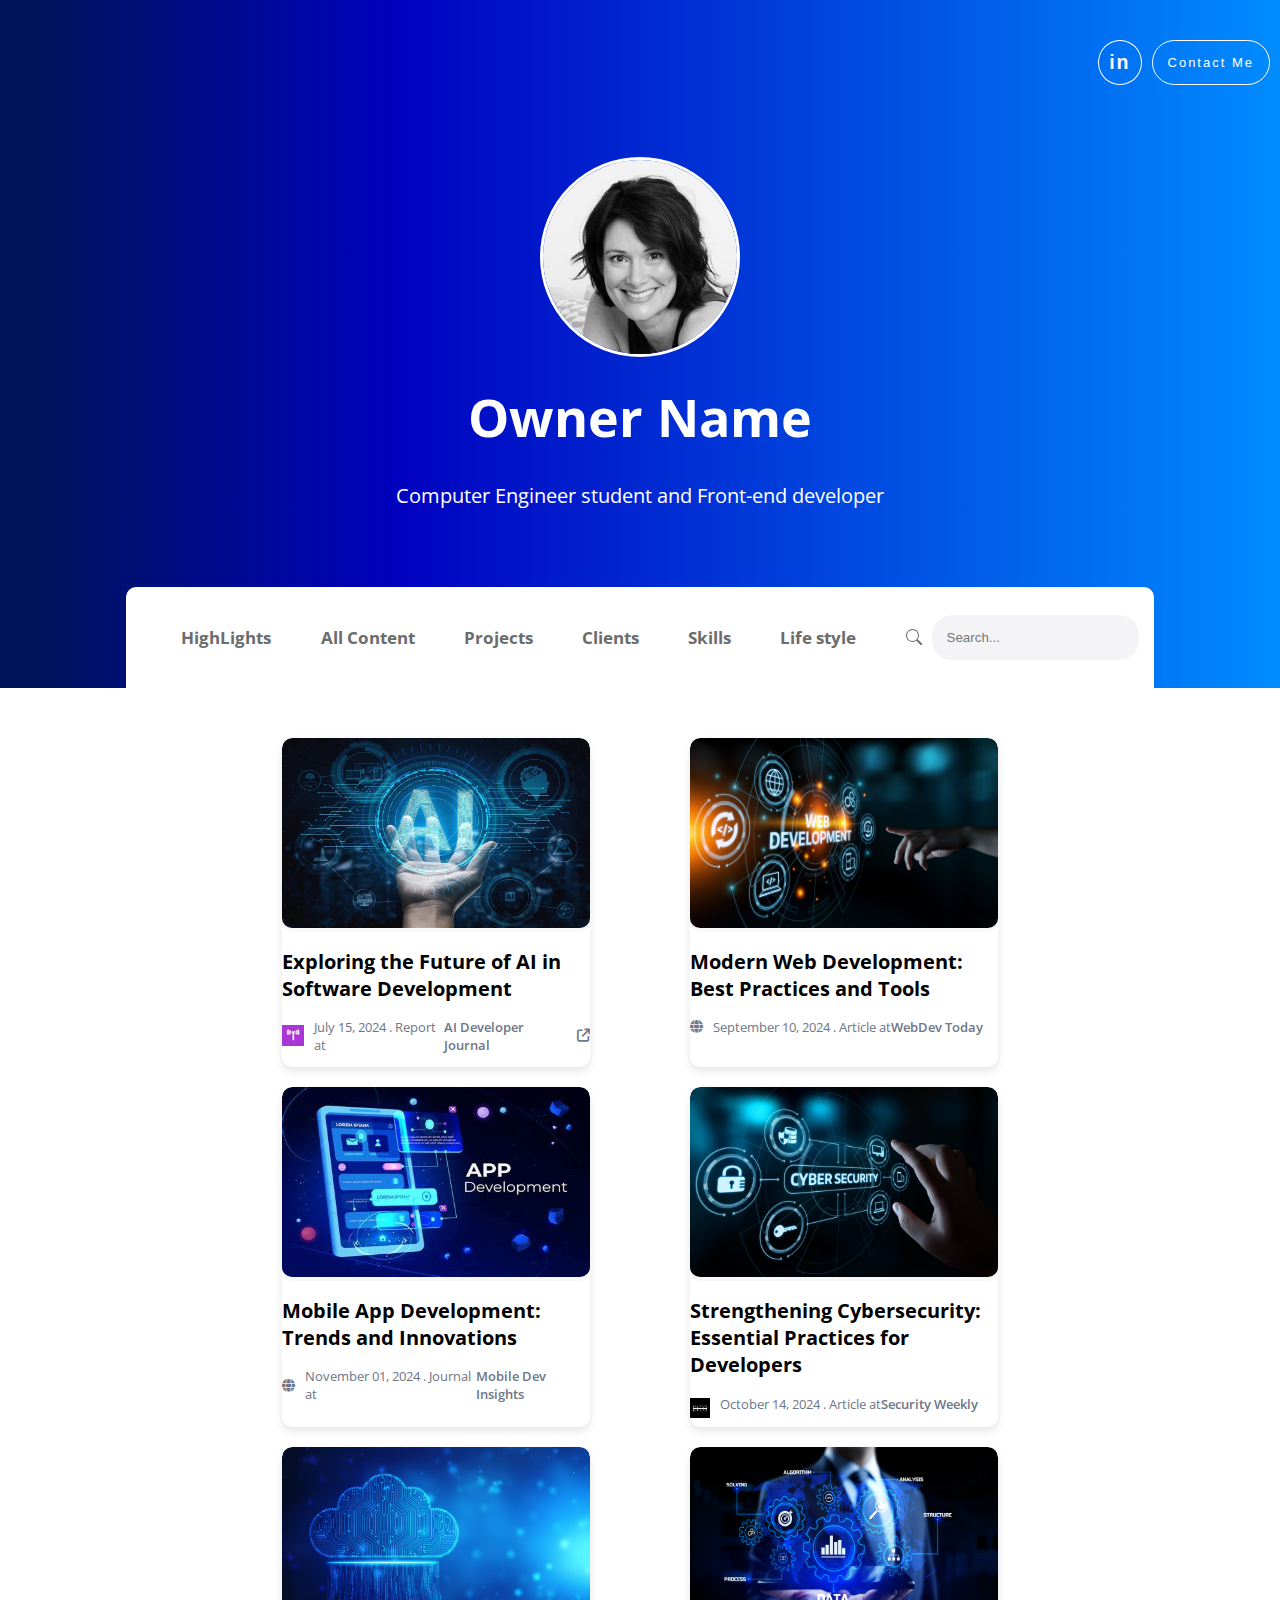
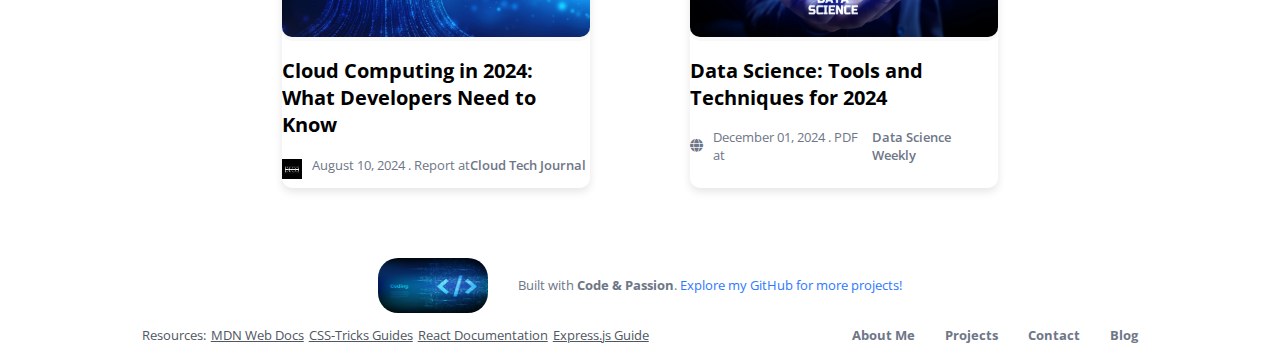
==== commit 8416e919: "merge" ====
--- a/html/index.html
+++ b/html/index.html
@@ -3,7 +3,7 @@
   <head>
     <meta charset="UTF-8" />
     <meta name="viewport" content="width=device-width, initial-scale=1.0" />
-    <link rel="icon" href="../images/icon.jpg" />
+    <link rel="icon" href="../images/titleicon.jpg" />
     <link rel="stylesheet" href="../CSS/all.min.css" />
     <link rel="stylesheet" href="../CSS/sections.css" />
     <link rel="stylesheet" href="../CSS/header.css" />
@@ -44,8 +44,8 @@
             <li name="all-content">All Content</li>
             <li name="projects">Projects</li>
             <li name="clients">Clients</li>
-            <li>Skills</li>
-            <li name = "lifestyle-content" >Life style</li>
+            <li name="skills">Skills</li>
+            <li name="lifestyle-content">Life style</li>
             <li>
               <svg
                 xmlns="http://www.w3.org/2000/svg"
@@ -66,218 +66,300 @@
         </nav>
       </div>
     </header>
-
-    <div class="pop-up hidden">
-      <button class="close-pop-up">&times;</button>
-      <h2>I'm a modal window 😍</h2>
-      <p>
-        Lorem ipsum dolor sit amet, consectetur adipisicing elit, sed do eiusmod
-        tempor incididunt ut labore et dolore magna aliqua. Ut enim ad minim
-        veniam, quis nostrud exercitation ullamco laboris nisi ut aliquip ex ea
-        commodo consequat. Duis aute irure dolor in reprehenderit in voluptate
-        velit esse cillum dolore eu fugiat nulla pariatur. Excepteur sint
-        occaecat cupidatat non proident, sunt in culpa qui officia deserunt
-        mollit anim id est laborum.
-      </p>
+    <div class="overlay">
+      <div class="pop-up hidden">
+        <button class="close-pop-up">&times;</button>
+        <div class="profile-img">
+          <img src="../images/avatar.jpg" alt="profile image" />
+        </div>
+        <h2>Owner Name</h2>
+        <p>Computer Engineer student and Front-end developer</p>
+        <p>
+          <svg
+            xmlns="http://www.w3.org/2000/svg"
+            width="16"
+            height="16"
+            fill="currentColor"
+            class="bi bi-telephone"
+            viewBox="0 0 16 16"
+          >
+            <path
+              d="M3.654 1.328a.678.678 0 0 0-1.015-.063L1.605 2.3c-.483.484-.661 1.169-.45 1.77a17.6 17.6 0 0 0 4.168 6.608 17.6 17.6 0 0 0 6.608 4.168c.601.211 1.286.033 1.77-.45l1.034-1.034a.678.678 0 0 0-.063-1.015l-2.307-1.794a.68.68 0 0 0-.58-.122l-2.19.547a1.75 1.75 0 0 1-1.657-.459L5.482 8.062a1.75 1.75 0 0 1-.46-1.657l.548-2.19a.68.68 0 0 0-.122-.58zM1.884.511a1.745 1.745 0 0 1 2.612.163L6.29 2.98c.329.423.445.974.315 1.494l-.547 2.19a.68.68 0 0 0 .178.643l2.457 2.457a.68.68 0 0 0 .644.178l2.189-.547a1.75 1.75 0 0 1 1.494.315l2.306 1.794c.829.645.905 1.87.163 2.611l-1.034 1.034c-.74.74-1.846 1.065-2.877.702a18.6 18.6 0 0 1-7.01-4.42 18.6 18.6 0 0 1-4.42-7.009c-.362-1.03-.037-2.137.703-2.877z"
+            />
+          </svg>
+          +20123456789
+        </p>
+        <p>
+          <svg
+            xmlns="http://www.w3.org/2000/svg"
+            width="16"
+            height="16"
+            fill="currentColor"
+            class="bi bi-github"
+            viewBox="0 0 16 16"
+          >
+            <path
+              d="M8 0C3.58 0 0 3.58 0 8c0 3.54 2.29 6.53 5.47 7.59.4.07.55-.17.55-.38 0-.19-.01-.82-.01-1.49-2.01.37-2.53-.49-2.69-.94-.09-.23-.48-.94-.82-1.13-.28-.15-.68-.52-.01-.53.63-.01 1.08.58 1.23.82.72 1.21 1.87.87 2.33.66.07-.52.28-.87.51-1.07-1.78-.2-3.64-.89-3.64-3.95 0-.87.31-1.59.82-2.15-.08-.2-.36-1.02.08-2.12 0 0 .67-.21 2.2.82.64-.18 1.32-.27 2-.27s1.36.09 2 .27c1.53-1.04 2.2-.82 2.2-.82.44 1.1.16 1.92.08 2.12.51.56.82 1.27.82 2.15 0 3.07-1.87 3.75-3.65 3.95.29.25.54.73.54 1.48 0 1.07-.01 1.93-.01 2.2 0 .21.15.46.55.38A8.01 8.01 0 0 0 16 8c0-4.42-3.58-8-8-8"
+            />
+          </svg>
+          owner@github.com
+        </p>
+        <p>
+          <svg
+            xmlns="http://www.w3.org/2000/svg"
+            width="16"
+            height="16"
+            fill="currentColor"
+            class="bi bi-instagram"
+            viewBox="0 0 16 16"
+          >
+            <path
+              d="M8 0C5.829 0 5.556.01 4.703.048 3.85.088 3.269.222 2.76.42a3.9 3.9 0 0 0-1.417.923A3.9 3.9 0 0 0 .42 2.76C.222 3.268.087 3.85.048 4.7.01 5.555 0 5.827 0 8.001c0 2.172.01 2.444.048 3.297.04.852.174 1.433.372 1.942.205.526.478.972.923 1.417.444.445.89.719 1.416.923.51.198 1.09.333 1.942.372C5.555 15.99 5.827 16 8 16s2.444-.01 3.298-.048c.851-.04 1.434-.174 1.943-.372a3.9 3.9 0 0 0 1.416-.923c.445-.445.718-.891.923-1.417.197-.509.332-1.09.372-1.942C15.99 10.445 16 10.173 16 8s-.01-2.445-.048-3.299c-.04-.851-.175-1.433-.372-1.941a3.9 3.9 0 0 0-.923-1.417A3.9 3.9 0 0 0 13.24.42c-.51-.198-1.092-.333-1.943-.372C10.443.01 10.172 0 7.998 0zm-.717 1.442h.718c2.136 0 2.389.007 3.232.046.78.035 1.204.166 1.486.275.373.145.64.319.92.599s.453.546.598.92c.11.281.24.705.275 1.485.039.843.047 1.096.047 3.231s-.008 2.389-.047 3.232c-.035.78-.166 1.203-.275 1.485a2.5 2.5 0 0 1-.599.919c-.28.28-.546.453-.92.598-.28.11-.704.24-1.485.276-.843.038-1.096.047-3.232.047s-2.39-.009-3.233-.047c-.78-.036-1.203-.166-1.485-.276a2.5 2.5 0 0 1-.92-.598 2.5 2.5 0 0 1-.6-.92c-.109-.281-.24-.705-.275-1.485-.038-.843-.046-1.096-.046-3.233s.008-2.388.046-3.231c.036-.78.166-1.204.276-1.486.145-.373.319-.64.599-.92s.546-.453.92-.598c.282-.11.705-.24 1.485-.276.738-.034 1.024-.044 2.515-.045zm4.988 1.328a.96.96 0 1 0 0 1.92.96.96 0 0 0 0-1.92m-4.27 1.122a4.109 4.109 0 1 0 0 8.217 4.109 4.109 0 0 0 0-8.217m0 1.441a2.667 2.667 0 1 1 0 5.334 2.667 2.667 0 0 1 0-5.334"
+            />
+          </svg>
+          Owner@insta.com
+        </p>
+      </div>
     </div>
     <div class="contact-card pop-up hidden">
       <button class="close-pop-up">&times;</button>
-      <h2>Contact Portfolio owner</h2>
+      <h2>Contact Me</h2>
       <p>Share your thoughts or even inquire about something</p>
       <input type="email" placeholder="e.g yourname@gmail.com" />
       <button>Send</button>
     </div>
-<!-- start HighLights section  -->
-<div class="Highlights active">
-  <div class="section-flex">
-    <div class="card">
-      <div class="card-img">
-        <img src="../images/programming-project-1.jpg" alt="Programming Project" />
-      </div>
-      <h2>
-        Exploring the Future of AI in Software Development
-      </h2>
-      <p class="hidden-p">
-        This article delves into how AI is transforming software development, from automating routine tasks to enhancing code quality and debugging processes.
-      </p>
-      <p>
-        <i class="fa-solid fa-tower-broadcast left"></i> July 15, 2024 . Report at <span>AI Developer Journal</span>
-        <i class="fa-solid fa-arrow-up-right-from-square right"></i>
-      </p>
+    <!-- start HighLights section  -->
+    <div class="Highlights active">
+      <div class="section-flex">
+        <div class="card">
+          <div class="card-img">
+            <img
+              src="../images/programming-project-1.jpg"
+              alt="Programming Project"
+            />
+          </div>
+          <h2>Exploring the Future of AI in Software Development</h2>
+          <p class="hidden-p">
+            This article delves into how AI is transforming software
+            development, from automating routine tasks to enhancing code quality
+            and debugging processes.
+          </p>
+          <p>
+            <i class="fa-solid fa-tower-broadcast left"></i> July 15, 2024 .
+            Report at <span>AI Developer Journal</span>
+            <i class="fa-solid fa-arrow-up-right-from-square right"></i>
+          </p>
+        </div>
+        <div class="card">
+          <div class="card-img">
+            <img
+              src="../images/programming-project-2.jpeg"
+              class="ml"
+              alt="Web Development"
+            />
+          </div>
+          <h2>Modern Web Development: Best Practices and Tools</h2>
+          <p class="hidden-p">
+            This guide covers the latest best practices in web development,
+            including frameworks, tools, and techniques to create efficient and
+            scalable web applications.
+          </p>
+          <p>
+            <i class="fa-solid fa-globe left"></i> September 10, 2024 . Article
+            at <span>WebDev Today</span>
+          </p>
+        </div>
+      </div>
+      <div class="section-flex">
+        <div class="card">
+          <div class="card-img">
+            <img
+              src="../images/programming-project-3.jpeg"
+              alt="Mobile App Development"
+            />
+          </div>
+          <h2>Mobile App Development: Trends and Innovations</h2>
+          <p class="hidden-p">
+            Discover the latest trends in mobile app development, from
+            cross-platform frameworks to AI-powered apps that enhance user
+            experience.
+          </p>
+          <p>
+            <i class="fa-solid fa-globe left"></i> November 01, 2024 . Journal
+            at <span>Mobile Dev Insights</span>
+          </p>
+        </div>
+        <div class="card">
+          <div class="card-img">
+            <img
+              src="../images/programming-project-4.jpg"
+              alt="Cybersecurity"
+            />
+          </div>
+          <h2>
+            Strengthening Cybersecurity: Essential Practices for Developers
+          </h2>
+          <p class="hidden-p">
+            This article focuses on the critical role of cybersecurity in
+            software development, offering best practices to safeguard
+            applications against threats.
+          </p>
+          <p>
+            <img
+              src="../images/logo3.jpg"
+              style="translate: 0 20%"
+              class="left icon"
+              width="20px"
+              height="20px"
+              alt=""
+            />
+            October 14, 2024 . Article at <span>Security Weekly</span>
+          </p>
+        </div>
+      </div>
+      <div class="section-flex">
+        <div class="card">
+          <div class="card-img">
+            <img
+              src="../images/programming-project-5.jpg"
+              alt="Cloud Computing"
+            />
+          </div>
+          <h2>Cloud Computing in 2024: What Developers Need to Know</h2>
+          <p class="hidden-p">
+            An overview of the latest advancements in cloud computing, and how
+            developers can leverage these technologies for more robust and
+            scalable applications.
+          </p>
+          <p>
+            <img
+              src="../images/logo3.jpg"
+              style="translate: 0 20%"
+              class="left icon"
+              width="20px"
+              height="20px"
+              alt=""
+            />
+            August 10, 2024 . Report at <span>Cloud Tech Journal</span>
+          </p>
+        </div>
+        <div class="card">
+          <div class="card-img">
+            <img src="../images/programming-project-6.jpg" alt="Data Science" />
+          </div>
+          <h2>Data Science: Tools and Techniques for 2024</h2>
+          <p class="hidden-p">
+            This article explores the most effective tools and techniques in
+            data science, helping developers and data scientists maximize the
+            value of big data.
+          </p>
+          <p>
+            <i class="fa-solid fa-globe left"></i> December 01, 2024 . PDF at
+            <span>Data Science Weekly</span>
+          </p>
+        </div>
+      </div>
     </div>
-    <div class="card">
-      <div class="card-img">
-        <img src="../images/programming-project-2.jpeg" class="ml" alt="Web Development" />
-      </div>
-      <h2>Modern Web Development: Best Practices and Tools</h2>
-      <p class="hidden-p">
-        This guide covers the latest best practices in web development, including frameworks, tools, and techniques to create efficient and scalable web applications.
-      </p>
-      <p>
-        <i class="fa-solid fa-globe left"></i> September 10, 2024 . Article at <span>WebDev Today</span>
-      </p>
+    <!-- end HighLights section  -->
+
+    <!-- start All content section  -->
+    <div class="all-content">
+      <div class="section-flex">
+        <div class="card">
+          <div class="card-img">
+            <img src="../images/programming-1.png" alt="Python Basics" />
+          </div>
+          <h2>Getting Started with Python</h2>
+          <p class="hidden-p">
+            Learn the fundamentals of Python programming, a versatile language
+            used in web development, data analysis, artificial intelligence, and
+            more.
+          </p>
+          <p>
+            <i class="fa-solid fa-globe left"></i> July 15, 2024 . Tutorial at
+            <span>Codecademy</span>
+            <i class="fa-solid fa-arrow-up-right-from-square right"></i>
+          </p>
+        </div>
+        <div class="card">
+          <div class="card-img">
+            <img src="../images/programming-2.jpg" alt="JavaScript ES6" />
+          </div>
+          <h2>Understanding JavaScript ES6</h2>
+          <p class="hidden-p">
+            Explore the features of ES6, the latest version of JavaScript, and
+            how it improves upon previous iterations with modern syntax and
+            capabilities.
+          </p>
+          <p>
+            <i class="fa-solid fa-globe left"></i> August 01, 2024 . Guide at
+            <span>MDN Web Docs</span>
+            <i class="fa-solid fa-arrow-up-right-from-square right"></i>
+          </p>
+        </div>
+      </div>
+      <div class="section-flex">
+        <div class="card">
+          <div class="card-img">
+            <img src="../images/programming-3.png" alt="React JS" />
+          </div>
+          <h2>Building Components with React</h2>
+          <p class="hidden-p">
+            Learn how to build reusable UI components with React, a popular
+            JavaScript library for creating dynamic and responsive web
+            applications.
+          </p>
+          <p>
+            <i class="fa-solid fa-globe left"></i> September 12, 2024 . Course
+            at <span>Udemy</span>
+            <i class="fa-solid fa-arrow-up-right-from-square right"></i>
+          </p>
+        </div>
+        <div class="card">
+          <div class="card-img">
+            <img src="../images/programming-4.png" alt="Node.js" />
+          </div>
+          <h2>Server-side Development with Node.js</h2>
+          <p class="hidden-p">
+            Dive into Node.js, a powerful platform for building scalable network
+            applications using JavaScript on the server side.
+          </p>
+          <p>
+            <i class="fa-solid fa-globe left"></i> October 10, 2024 . Workshop
+            at <span>Pluralsight</span>
+            <i class="fa-solid fa-arrow-up-right-from-square right"></i>
+          </p>
+        </div>
+      </div>
+      <div class="section-flex">
+        <div class="card">
+          <div class="card-img">
+            <img src="../images/programming-5.jpg" alt="MongoDB" />
+          </div>
+          <h2>Mastering MongoDB for Modern Applications</h2>
+          <p class="hidden-p">
+            Discover how to efficiently use MongoDB, a powerful NoSQL database,
+            for building scalable and flexible data-driven applications.
+          </p>
+          <p>
+            <i class="fa-solid fa-globe left"></i> June 30, 2024 . Article at
+            <span>MongoDB University</span>
+            <i class="fa-solid fa-arrow-up-right-from-square right"></i>
+          </p>
+        </div>
+        <div class="card">
+          <div class="card-img">
+            <img src="../images/programming-6.avif" alt="Version Control Git" />
+          </div>
+          <h2>Version Control with Git</h2>
+          <p class="hidden-p">
+            Get started with Git, the popular version control system, to manage
+            your codebase efficiently and collaborate with others on projects.
+          </p>
+        </div>
+      </div>
     </div>
-  </div>
-  <div class="section-flex">
-    <div class="card">
-      <div class="card-img">
-        <img src="../images/programming-project-3.jpeg" alt="Mobile App Development" />
-      </div>
-      <h2>Mobile App Development: Trends and Innovations</h2>
-      <p class="hidden-p">
-        Discover the latest trends in mobile app development, from cross-platform frameworks to AI-powered apps that enhance user experience.
-      </p>
-      <p>
-        <i class="fa-solid fa-globe left"></i> November 01, 2024 . Journal at <span>Mobile Dev Insights</span>
-      </p>
-    </div>
-    <div class="card">
-      <div class="card-img">
-        <img src="../images/programming-project-4.jpg" alt="Cybersecurity" />
-      </div>
-      <h2>
-        Strengthening Cybersecurity: Essential Practices for Developers
-      </h2>
-      <p class="hidden-p">
-        This article focuses on the critical role of cybersecurity in software development, offering best practices to safeguard applications against threats.
-      </p>
-      <p>
-        <img
-          src="../images/logo3.jpg"
-          style="translate: 0 20%"
-          class="left icon"
-          width="20px"
-          height="20px"
-          alt=""
-        />
-        October 14, 2024 . Article at <span>Security Weekly</span>
-      </p>
-    </div>
-  </div>
-  <div class="section-flex">
-    <div class="card">
-      <div class="card-img">
-        <img src="../images/programming-project-5.jpg" alt="Cloud Computing" />
-      </div>
-      <h2>
-        Cloud Computing in 2024: What Developers Need to Know
-      </h2>
-      <p class="hidden-p">
-        An overview of the latest advancements in cloud computing, and how developers can leverage these technologies for more robust and scalable applications.
-      </p>
-      <p>
-        <img
-          src="../images/logo3.jpg"
-          style="translate: 0 20%"
-          class="left icon"
-          width="20px"
-          height="20px"
-          alt=""
-        />
-        August 10, 2024 . Report at <span>Cloud Tech Journal</span>
-      </p>
-    </div>
-    <div class="card">
-      <div class="card-img">
-        <img src="../images/programming-project-6.jpg" alt="Data Science" />
-      </div>
-      <h2>Data Science: Tools and Techniques for 2024</h2>
-      <p class="hidden-p">
-        This article explores the most effective tools and techniques in data science, helping developers and data scientists maximize the value of big data.
-      </p>
-      <p>
-        <i class="fa-solid fa-globe left"></i> December 01, 2024 . PDF at <span>Data Science Weekly</span>
-      </p>
-    </div>
-  </div>
-</div>
-<!-- end HighLights section  -->
-
-
-<!-- start All content section  -->
-<div class="all-content">
-  <div class="section-flex">
-    <div class="card">
-      <div class="card-img">
-        <img src="../images/programming-1.png" alt="Python Basics" />
-      </div>
-      <h2>Getting Started with Python</h2>
-      <p class="hidden-p">
-        Learn the fundamentals of Python programming, a versatile language used in web development, data analysis, artificial intelligence, and more.
-      </p>
-      <p>
-        <i class="fa-solid fa-globe left"></i> July 15, 2024 . Tutorial at <span>Codecademy</span>
-        <i class="fa-solid fa-arrow-up-right-from-square right"></i>
-      </p>
-    </div>
-    <div class="card">
-      <div class="card-img">
-        <img src="../images/programming-2.jpg" alt="JavaScript ES6" />
-      </div>
-      <h2>Understanding JavaScript ES6</h2>
-      <p class="hidden-p">
-        Explore the features of ES6, the latest version of JavaScript, and how it improves upon previous iterations with modern syntax and capabilities.
-      </p>
-      <p>
-        <i class="fa-solid fa-globe left"></i> August 01, 2024 . Guide at <span>MDN Web Docs</span>
-        <i class="fa-solid fa-arrow-up-right-from-square right"></i>
-      </p>
-    </div>
-  </div>
-  <div class="section-flex">
-    <div class="card">
-      <div class="card-img">
-        <img src="../images/programming-3.png" alt="React JS" />
-      </div>
-      <h2>Building Components with React</h2>
-      <p class="hidden-p">
-        Learn how to build reusable UI components with React, a popular JavaScript library for creating dynamic and responsive web applications.
-      </p>
-      <p>
-        <i class="fa-solid fa-globe left"></i> September 12, 2024 . Course at <span>Udemy</span>
-        <i class="fa-solid fa-arrow-up-right-from-square right"></i>
-      </p>
-    </div>
-    <div class="card">
-      <div class="card-img">
-        <img src="../images/programming-4.png" alt="Node.js" />
-      </div>
-      <h2>Server-side Development with Node.js</h2>
-      <p class="hidden-p">
-        Dive into Node.js, a powerful platform for building scalable network applications using JavaScript on the server side.
-      </p>
-      <p>
-        <i class="fa-solid fa-globe left"></i> October 10, 2024 . Workshop at <span>Pluralsight</span>
-        <i class="fa-solid fa-arrow-up-right-from-square right"></i>
-      </p>
-    </div>
-  </div>
-  <div class="section-flex">
-    <div class="card">
-      <div class="card-img">
-        <img src="../images/programming-5.jpg" alt="MongoDB" />
-      </div>
-      <h2>Mastering MongoDB for Modern Applications</h2>
-      <p class="hidden-p">
-        Discover how to efficiently use MongoDB, a powerful NoSQL database, for building scalable and flexible data-driven applications.
-      </p>
-      <p>
-        <i class="fa-solid fa-globe left"></i> June 30, 2024 . Article at <span>MongoDB University</span>
-        <i class="fa-solid fa-arrow-up-right-from-square right"></i>
-      </p>
-    </div>    
-    <div class="card">
-      <div class="card-img">
-        <img src="../images/programming-6.avif" alt="Version Control Git" />
-      </div>
-      <h2>Version Control with Git</h2>
-      <p class="hidden-p">
-        Get started with Git, the popular version control system, to manage your codebase efficiently and collaborate with others on projects.
-      </p>
-    </div>
-  </div>
-</div>
-<!-- end All content section  -->
+    <!-- end All content section  -->
 
     <!-- start Lifestyle section  -->
     <div class="lifestyle-content">
@@ -288,10 +370,12 @@
           </div>
           <h2>Embracing a Healthy Eating Lifestyle</h2>
           <p class="hidden-p">
-            Explore the benefits of a balanced diet and discover tips for incorporating nutritious foods into your daily routine.
-          </p>
-          <p>
-            <i class="fa-solid fa-globe left"></i> July 15, 2024 . Article at <span>Healthline</span>
+            Explore the benefits of a balanced diet and discover tips for
+            incorporating nutritious foods into your daily routine.
+          </p>
+          <p>
+            <i class="fa-solid fa-globe left"></i> July 15, 2024 . Article at
+            <span>Healthline</span>
             <i class="fa-solid fa-arrow-up-right-from-square right"></i>
           </p>
         </div>
@@ -301,10 +385,12 @@
           </div>
           <h2>Integrating Mindfulness into Your Daily Life</h2>
           <p class="hidden-p">
-            Learn how mindfulness and meditation can help reduce stress and improve overall well-being in your everyday life.
-          </p>
-          <p>
-            <i class="fa-solid fa-globe left"></i> August 01, 2024 . Guide at <span>Mindful.org</span>
+            Learn how mindfulness and meditation can help reduce stress and
+            improve overall well-being in your everyday life.
+          </p>
+          <p>
+            <i class="fa-solid fa-globe left"></i> August 01, 2024 . Guide at
+            <span>Mindful.org</span>
             <i class="fa-solid fa-arrow-up-right-from-square right"></i>
           </p>
         </div>
@@ -316,10 +402,12 @@
           </div>
           <h2>Effective Fitness Routines for Busy Lives</h2>
           <p class="hidden-p">
-            Discover efficient workout routines that fit into a busy schedule, helping you stay active and healthy without sacrificing time.
-          </p>
-          <p>
-            <i class="fa-solid fa-globe left"></i> September 12, 2024 . Course at <span>Fitness Blender</span>
+            Discover efficient workout routines that fit into a busy schedule,
+            helping you stay active and healthy without sacrificing time.
+          </p>
+          <p>
+            <i class="fa-solid fa-globe left"></i> September 12, 2024 . Course
+            at <span>Fitness Blender</span>
             <i class="fa-solid fa-arrow-up-right-from-square right"></i>
           </p>
         </div>
@@ -329,10 +417,13 @@
           </div>
           <h2>Exploring Unique Travel Destinations</h2>
           <p class="hidden-p">
-            Embark on exciting adventures and discover off-the-beaten-path travel destinations that offer unique experiences and cultural insights.
-          </p>
-          <p>
-            <i class="fa-solid fa-globe left"></i> October 10, 2024 . Article at <span>Travel + Leisure</span>
+            Embark on exciting adventures and discover off-the-beaten-path
+            travel destinations that offer unique experiences and cultural
+            insights.
+          </p>
+          <p>
+            <i class="fa-solid fa-globe left"></i> October 10, 2024 . Article at
+            <span>Travel + Leisure</span>
             <i class="fa-solid fa-arrow-up-right-from-square right"></i>
           </p>
         </div>
@@ -344,10 +435,13 @@
           </div>
           <h2>Tips for Organizing Your Home</h2>
           <p class="hidden-p">
-            Get practical advice for decluttering and organizing your living space to create a more functional and aesthetically pleasing home environment.
-          </p>
-          <p>
-            <i class="fa-solid fa-globe left"></i> November 05, 2024 . Article at <span>Good Housekeeping</span>
+            Get practical advice for decluttering and organizing your living
+            space to create a more functional and aesthetically pleasing home
+            environment.
+          </p>
+          <p>
+            <i class="fa-solid fa-globe left"></i> November 05, 2024 . Article
+            at <span>Good Housekeeping</span>
             <i class="fa-solid fa-arrow-up-right-from-square right"></i>
           </p>
         </div>
@@ -357,10 +451,13 @@
           </div>
           <h2>Adopting a Sustainable Living Lifestyle</h2>
           <p class="hidden-p">
-            Learn how to make eco-friendly choices and reduce your carbon footprint to live a more sustainable and environmentally conscious life.
-          </p>
-          <p>
-            <i class="fa-solid fa-globe left"></i> December 01, 2024 . Article at <span>Green Living</span>
+            Learn how to make eco-friendly choices and reduce your carbon
+            footprint to live a more sustainable and environmentally conscious
+            life.
+          </p>
+          <p>
+            <i class="fa-solid fa-globe left"></i> December 01, 2024 . Article
+            at <span>Green Living</span>
             <i class="fa-solid fa-arrow-up-right-from-square right"></i>
           </p>
         </div>
@@ -784,7 +881,56 @@
         </div>
       </div>
     </div>
-
+    <div class="skills">
+      <div class="flex-content">
+        <ul>
+          <li>Problem Solving</li>
+          <li>
+            Front End
+            <svg
+              xmlns="http://www.w3.org/2000/svg"
+              width="16"
+              height="16"
+              fill="currentColor"
+              class="bi bi-caret-down-fill"
+              viewBox="0 0 16 16"
+            >
+              <path
+                d="M7.247 11.14 2.451 5.658C1.885 5.013 2.345 4 3.204 4h9.592a1 1 0 0 1 .753 1.659l-4.796 5.48a1 1 0 0 1-1.506 0z"
+              />
+            </svg>
+            <ul>
+              <li class="hidden">HTML</li>
+              <li class="hidden">CSS</li>
+              <li class="hidden">JS</li>
+            </ul>
+          </li>
+          <li>
+            Back End
+            <svg
+              xmlns="http://www.w3.org/2000/svg"
+              width="16"
+              height="16"
+              fill="currentColor"
+              class="bi bi-caret-down-fill"
+              viewBox="0 0 16 16"
+            >
+              <path
+                d="M7.247 11.14 2.451 5.658C1.885 5.013 2.345 4 3.204 4h9.592a1 1 0 0 1 .753 1.659l-4.796 5.48a1 1 0 0 1-1.506 0z"
+              />
+            </svg>
+            <ul>
+              <li class="hidden">Node js</li>
+              <li class="hidden">Express</li>
+            </ul>
+          </li>
+          <li>Data Structure</li>
+          <li>Version Control</li>
+          <li>Time managment</li>
+          <li>Communication skills</li>
+        </ul>
+      </div>
+    </div>
 <!-- start footer -->
 <footer>
   <div class="foot1">
@@ -833,7 +979,6 @@
   </div>
 </footer>
 <!-- end footer -->
-
     <script src="https://ajax.googleapis.com/ajax/libs/jquery/3.7.1/jquery.min.js"></script>
     <!-- jquery may be deleted -->
     <script src="../Js/main.js"></script>
--- a/CSS/sections.css
+++ b/CSS/sections.css
@@ -5,7 +5,8 @@
 .all-content,
 .projects,
 .clients,
-.lifestyle-content {
+.lifestyle-content,
+.skills {
   padding: 50px 200px;
   display: none;
 }
@@ -13,10 +14,11 @@
 .section-flex {
   display: flex;
   gap: 100px;
+  justify-content: center;
 }
 
 .section-flex .card {
-  width: 50%;
+  width: 35%;
   margin-bottom: 20px;
   position: relative;
   overflow: hidden;
@@ -38,7 +40,6 @@
   height: 190px;
   border-radius: 10px;
 }
-
 
 .card p {
   color: var(--text-color);
@@ -70,7 +71,7 @@
 }
 
 .card:hover h2, .card:hover p {
-  color: #007bff; 
+  color: cornflowerblue; 
 }
 
 
@@ -92,9 +93,8 @@
 
 /* media queries  */
 @media (max-width: 1200px) {
-
   .Highlights,
-  .all-content ,
+  .all-content,
   .lifestyle-content {
     padding: 50px 50px;
   }
@@ -106,7 +106,7 @@
   }
 
   .Highlights,
-  .all-content ,
+  .all-content,
   .lifestyle-content {
     padding: 50px 20px;
   }
@@ -159,4 +159,4 @@
   .card p span {
     flex: 1;
   }
-}+}
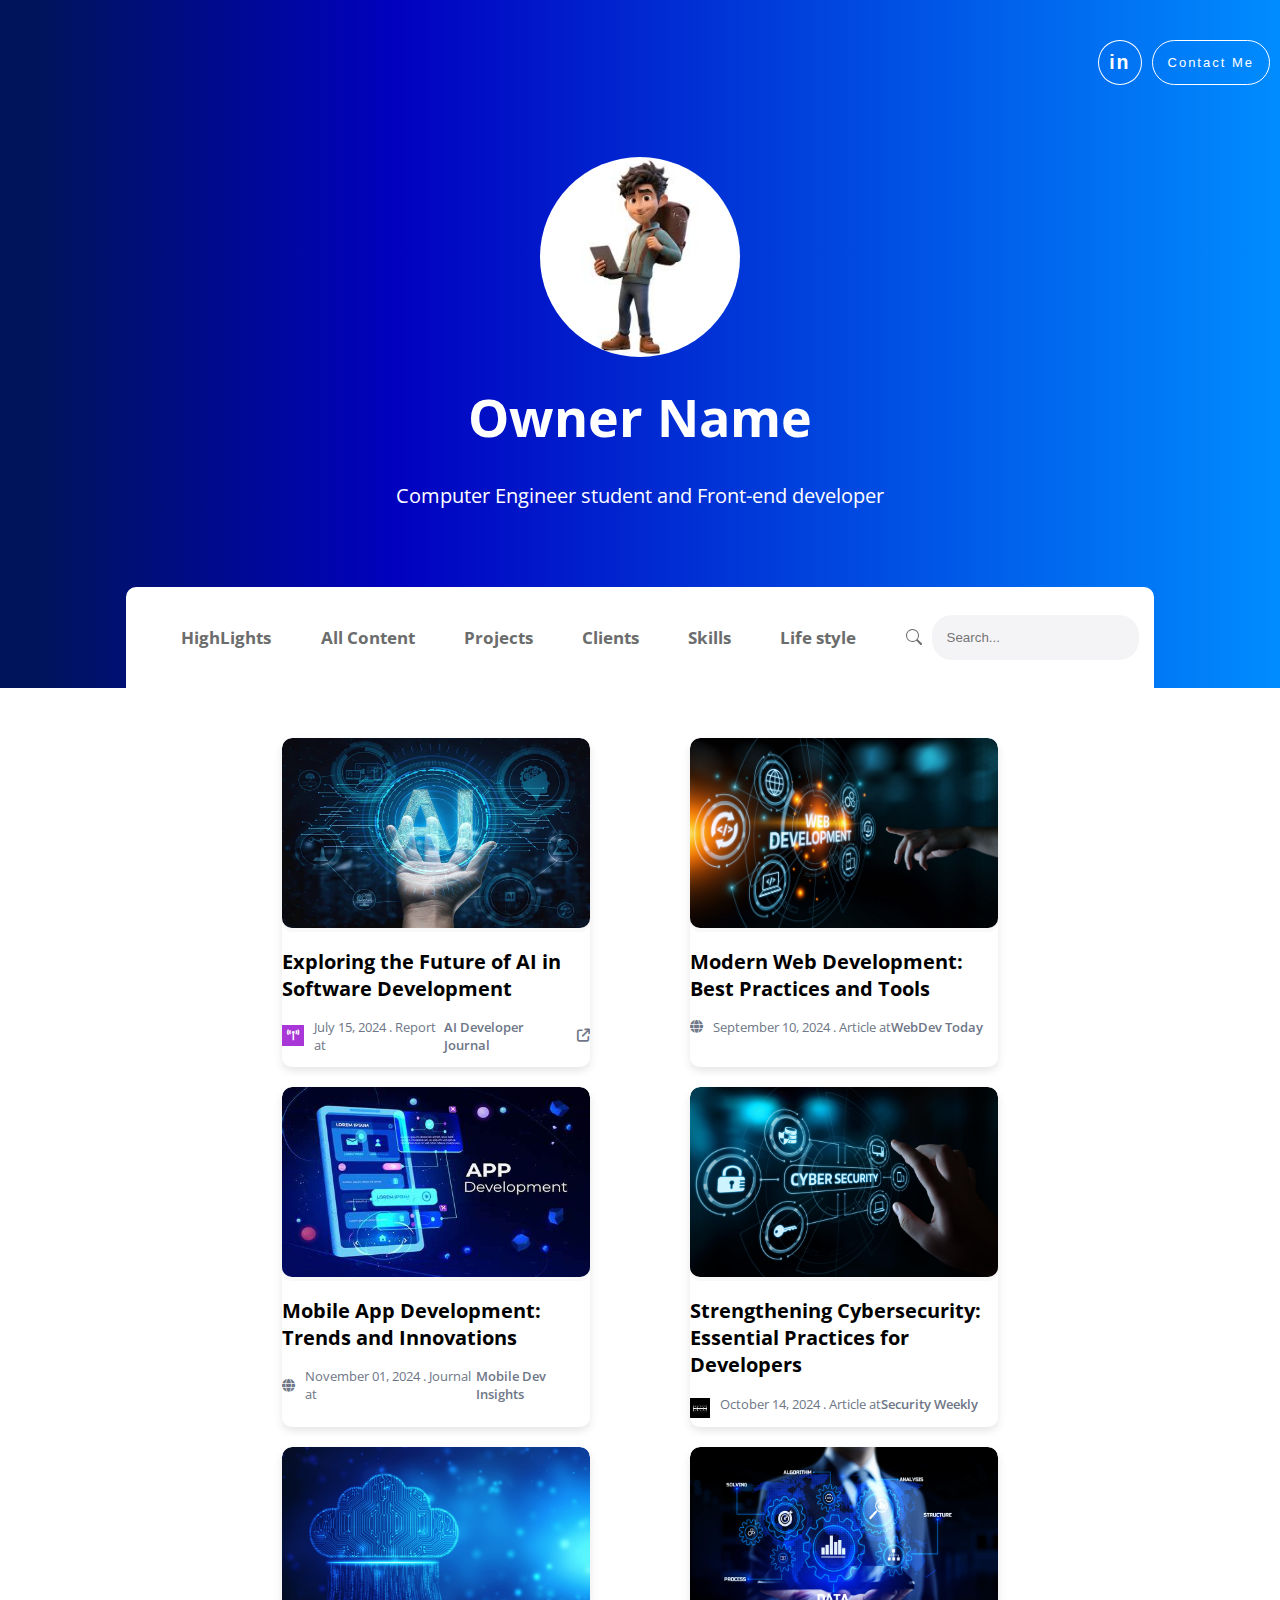
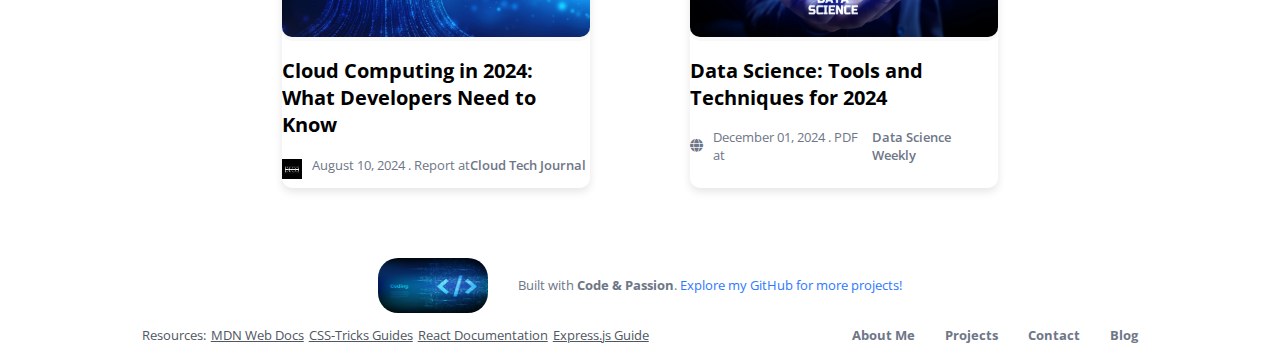
==== commit 8394b3f2: "Changing avatar image" ====
--- a/html/index.html
+++ b/html/index.html
@@ -19,7 +19,7 @@
       rel="stylesheet"
     />
     <!-- ### -->
-    <title>Susan Horsburgh</title>
+    <title>My Portfolio</title>
   </head>
 
   <body>
@@ -931,54 +931,63 @@
         </ul>
       </div>
     </div>
-<!-- start footer -->
-<footer>
-  <div class="foot1">
-    <img src="../images/icon.jpg" alt=""/>
-    <p>
-      Built with <strong>Code & Passion</strong>.
-      <a href="https://github.com/yourprofile" target="_blank">
-        Explore my GitHub for more projects!
-      </a>
-    </p>
-  </div>
-  <div class="foot2">
-    <div class="resources">
-      <ul>
-        <li>Resources:</li>
-        <li>
-          <a href="https://developer.mozilla.org/en-US/docs/Learn" target="_blank">
-            MDN Web Docs
+    <!-- start footer -->
+    <footer>
+      <div class="foot1">
+        <img src="../images/icon.jpg" alt="" />
+        <p>
+          Built with <strong>Code & Passion</strong>.
+          <a href="https://github.com/yourprofile" target="_blank">
+            Explore my GitHub for more projects!
           </a>
-        </li>
-        <li>
-          <a href="https://css-tricks.com/guides/" target="_blank">
-            CSS-Tricks Guides
-          </a>
-        </li>
-        <li>
-          <a href="https://reactjs.org/docs/getting-started.html" target="_blank">
-            React Documentation
-          </a>
-        </li>
-        <li>
-          <a href="https://expressjs.com/en/starter/installing.html" target="_blank">
-            Express.js Guide
-          </a>
-        </li>
-      </ul>
-    </div>
-    <div class="links">
-      <ul>
-        <li><a href="#">About Me</a></li>
-        <li><a href="#">Projects</a></li>
-        <li><a href="#">Contact</a></li>
-        <li><a href="#">Blog</a></li>
-      </ul>
-    </div>
-  </div>
-</footer>
-<!-- end footer -->
+        </p>
+      </div>
+      <div class="foot2">
+        <div class="resources">
+          <ul>
+            <li>Resources:</li>
+            <li>
+              <a
+                href="https://developer.mozilla.org/en-US/docs/Learn"
+                target="_blank"
+              >
+                MDN Web Docs
+              </a>
+            </li>
+            <li>
+              <a href="https://css-tricks.com/guides/" target="_blank">
+                CSS-Tricks Guides
+              </a>
+            </li>
+            <li>
+              <a
+                href="https://reactjs.org/docs/getting-started.html"
+                target="_blank"
+              >
+                React Documentation
+              </a>
+            </li>
+            <li>
+              <a
+                href="https://expressjs.com/en/starter/installing.html"
+                target="_blank"
+              >
+                Express.js Guide
+              </a>
+            </li>
+          </ul>
+        </div>
+        <div class="links">
+          <ul>
+            <li><a href="#">About Me</a></li>
+            <li><a href="#">Projects</a></li>
+            <li><a href="#">Contact</a></li>
+            <li><a href="#">Blog</a></li>
+          </ul>
+        </div>
+      </div>
+    </footer>
+    <!-- end footer -->
     <script src="https://ajax.googleapis.com/ajax/libs/jquery/3.7.1/jquery.min.js"></script>
     <!-- jquery may be deleted -->
     <script src="../Js/main.js"></script>
--- a/CSS/header.css
+++ b/CSS/header.css
@@ -1,7 +1,5 @@
 /* tasneem's task */
-/* just for testing you can remove it when you start working */
 header {
-  /*  height: 82vh; */
   background-color: #183d82;
   background: linear-gradient(
     90deg,
@@ -59,7 +57,6 @@
 .profile-img > img {
   width: 200px;
   border-radius: 50%;
-  border: 3px solid white;
 }
 
 header > .linked-in {
--- a/CSS/projects.css
+++ b/CSS/projects.css
@@ -47,11 +47,16 @@
 }
 
 @media (max-width: 878px) {
+  .projects .section-flex {
+    flex-direction: column;
+  }
+  .projects .card {
+    width: 100%;
+  }
   .skills .flex-content ul {
     width: max-content;
   }
   .skills {
     padding-left: 0px;
-    display: flex;
   }
 }
